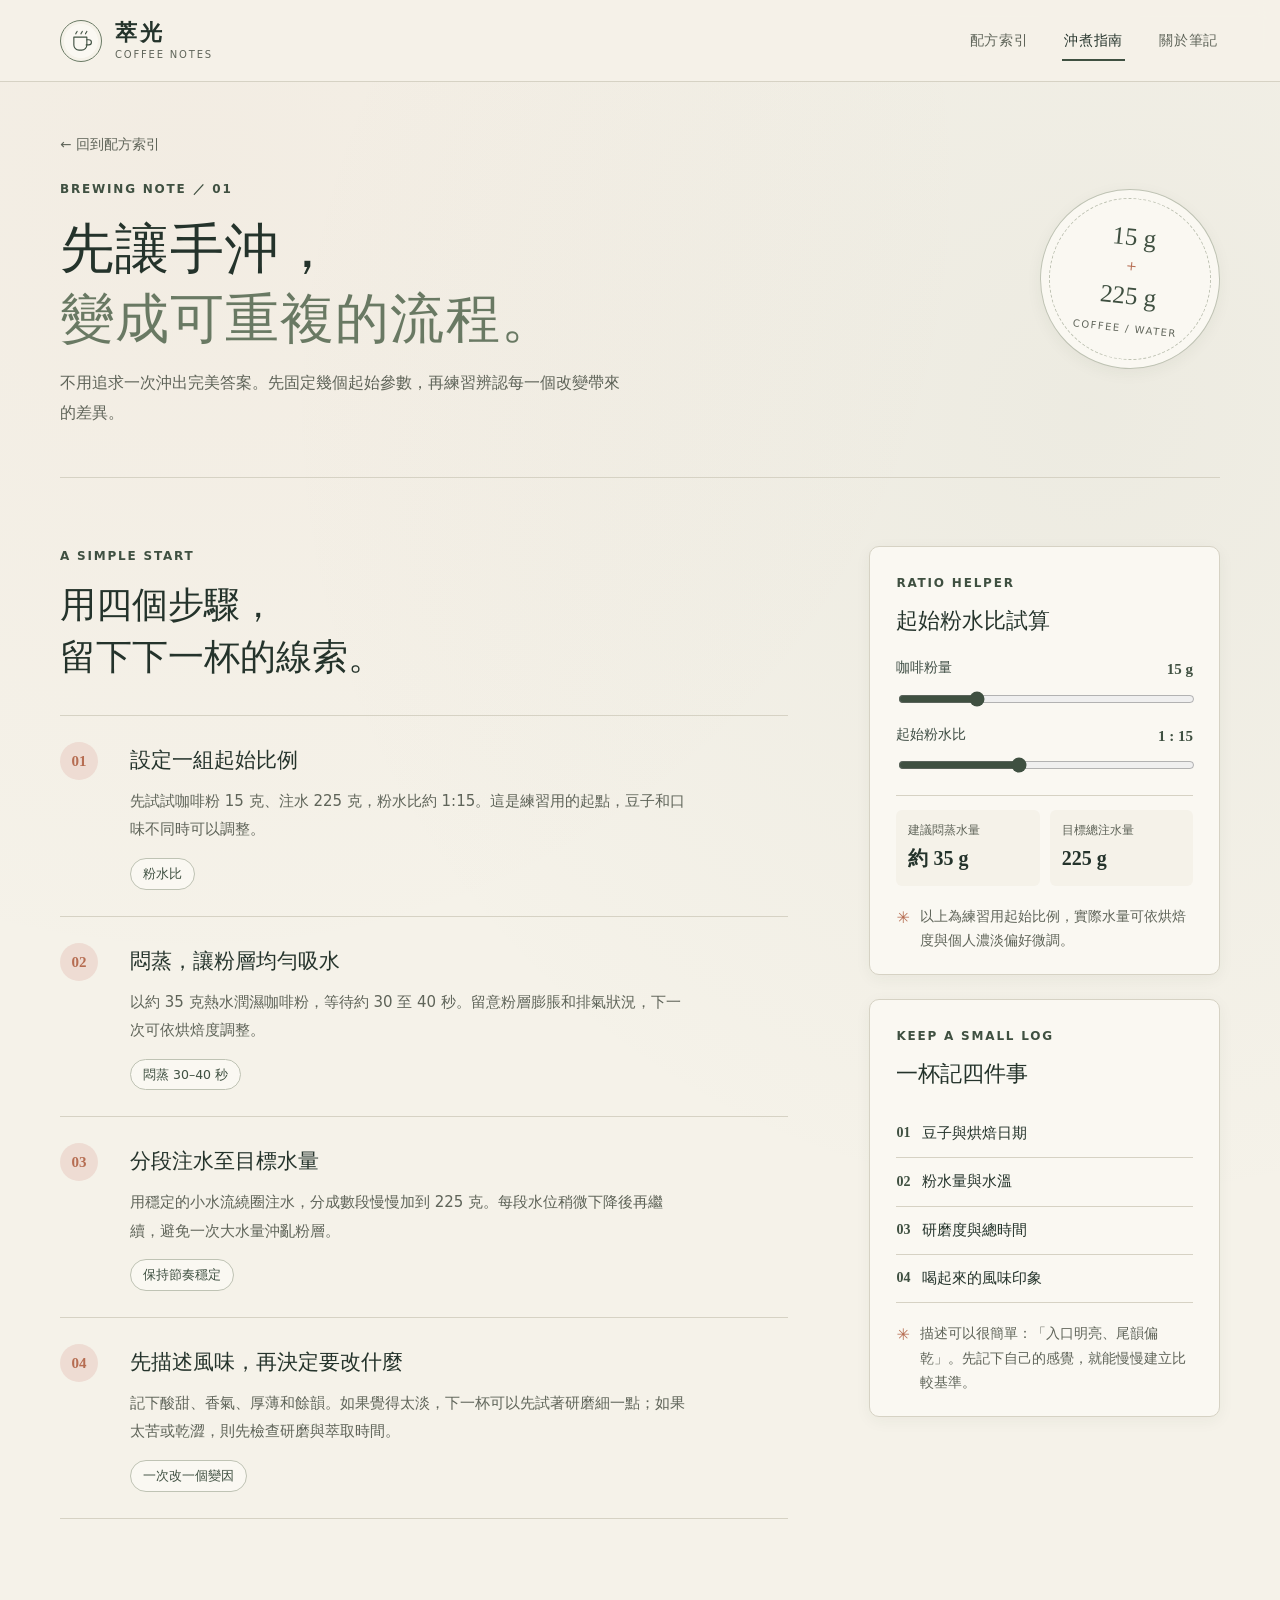
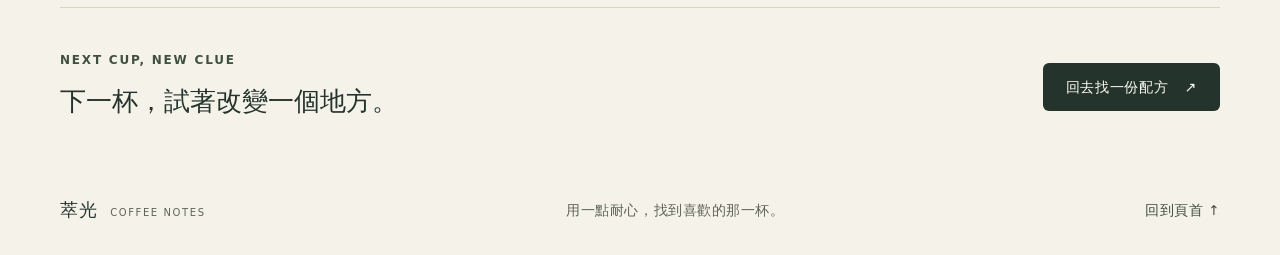
==== site/brew-guide.html @ 81a803de "升級全站 UI/UX：優化字級層次、分類插畫卡片、配方杯數換算與手沖粉水比試算" ====
<!doctype html>
<html lang="zh-Hant">
<head>
  <meta charset="utf-8">
  <meta name="viewport" content="width=device-width, initial-scale=1">
  <meta name="theme-color" content="#f5f2e9">
  <meta name="description" content="從粉水比、悶蒸到分段注水，建立一份可以反覆調整的手沖咖啡筆記。">
  <title>手沖入門筆記｜萃光咖啡筆記</title>
  <link rel="stylesheet" href="assets/site.css">
  <script src="assets/site.js" defer></script>
</head>
<body>
  <a class="skip-link" href="#main-content">跳到主要內容</a>
  <header class="site-header shell">
    <a class="brand" href="index.html" aria-label="萃光咖啡筆記首頁">
      <span class="brand-mark" aria-hidden="true"><svg viewBox="0 0 40 40" fill="none"><path d="M9 14h20v12a8 8 0 0 1-8 8h-4a8 8 0 0 1-8-8V14Z"/><path d="M29 18h3a4 4 0 0 1 0 8h-4M12 9c0-2 2-2 2-4m6 4c0-2 2-2 2-4m5 4c0-2 2-2 2-4"/></svg></span>
      <span class="brand-copy"><strong>萃光</strong><small>COFFEE NOTES</small></span>
    </a>
    <nav class="main-nav" aria-label="主要導覽">
      <a class="nav-link" href="index.html">配方索引</a>
      <a class="nav-link is-current" href="brew-guide.html" aria-current="page">沖煮指南</a>
      <a class="nav-link nav-about" href="index.html#about">關於筆記</a>
    </nav>
  </header>

  <main id="main-content" class="guide-page">
    <section class="guide-hero shell" aria-labelledby="guide-title">
      <div class="guide-hero-copy">
        <a class="back-link" href="index.html">← 回到配方索引</a>
        <p class="eyebrow">BREWING NOTE <span>／ 01</span></p>
        <h1 id="guide-title">先讓手沖，<br><em>變成可重複的流程。</em></h1>
        <p>不用追求一次沖出完美答案。先固定幾個起始參數，再練習辨認每一個改變帶來的差異。</p>
      </div>
      <div class="guide-stamp" aria-hidden="true"><span id="stamp-coffee">15 g</span><i>＋</i><span id="stamp-water">225 g</span><small>COFFEE / WATER</small></div>
    </section>

    <section class="guide-content shell" aria-label="手沖流程">
      <div class="guide-main">
        <p class="eyebrow">A SIMPLE START</p>
        <h2>用四個步驟，<br>留下下一杯的線索。</h2>
        <div class="brew-timeline">
          <article class="brew-step">
            <span class="brew-step-no">01</span>
            <div><h3>設定一組起始比例</h3><p>先試試咖啡粉 15 克、注水 225 克，粉水比約 1:15。這是練習用的起點，豆子和口味不同時可以調整。</p><span class="step-tag">粉水比</span></div>
          </article>
          <article class="brew-step">
            <span class="brew-step-no">02</span>
            <div><h3>悶蒸，讓粉層均勻吸水</h3><p>以約 35 克熱水潤濕咖啡粉，等待約 30 至 40 秒。留意粉層膨脹和排氣狀況，下一次可依烘焙度調整。</p><span class="step-tag">悶蒸 30–40 秒</span></div>
          </article>
          <article class="brew-step">
            <span class="brew-step-no">03</span>
            <div><h3>分段注水至目標水量</h3><p>用穩定的小水流繞圈注水，分成數段慢慢加到 225 克。每段水位稍微下降後再繼續，避免一次大水量沖亂粉層。</p><span class="step-tag">保持節奏穩定</span></div>
          </article>
          <article class="brew-step">
            <span class="brew-step-no">04</span>
            <div><h3>先描述風味，再決定要改什麼</h3><p>記下酸甜、香氣、厚薄和餘韻。如果覺得太淡，下一杯可以先試著研磨細一點；如果太苦或乾澀，則先檢查研磨與萃取時間。</p><span class="step-tag">一次改一個變因</span></div>
          </article>
        </div>
      </div>
      <aside class="guide-aside">
        <div class="aside-card" aria-labelledby="calc-title">
          <p class="eyebrow">RATIO HELPER</p>
          <h3 id="calc-title">起始粉水比試算</h3>
          <div class="ratio-calc">
            <div class="calc-row">
              <label for="calc-coffee">咖啡粉量 <strong id="calc-coffee-val">15 g</strong></label>
              <input id="calc-coffee" type="range" min="10" max="30" step="1" value="15">
            </div>
            <div class="calc-row">
              <label for="calc-ratio">起始粉水比 <strong id="calc-ratio-val">1 : 15</strong></label>
              <input id="calc-ratio" type="range" min="13" max="18" step="0.5" value="15">
            </div>
            <div class="calc-results" aria-live="polite">
              <div class="calc-stat">
                <small>建議悶蒸水量</small>
                <strong id="calc-bloom">35 g</strong>
              </div>
              <div class="calc-stat">
                <small>目標總注水量</small>
                <strong id="calc-total">225 g</strong>
              </div>
            </div>
          </div>
          <div class="aside-note"><span aria-hidden="true">✳</span><p>以上為練習用起始比例，實際水量可依烘焙度與個人濃淡偏好微調。</p></div>
        </div>

        <div class="aside-card">
          <p class="eyebrow">KEEP A SMALL LOG</p>
          <h3>一杯記四件事</h3>
          <ol class="log-list">
            <li><span>01</span>豆子與烘焙日期</li>
            <li><span>02</span>粉水量與水溫</li>
            <li><span>03</span>研磨度與總時間</li>
            <li><span>04</span>喝起來的風味印象</li>
          </ol>
          <div class="aside-note"><span aria-hidden="true">✳</span><p>描述可以很簡單：「入口明亮、尾韻偏乾」。先記下自己的感覺，就能慢慢建立比較基準。</p></div>
        </div>
      </aside>
    </section>

    <section class="guide-end shell">
      <div><p class="eyebrow">NEXT CUP, NEW CLUE</p><h2>下一杯，試著改變一個地方。</h2></div>
      <a class="button button-dark" href="index.html#recipes">回去找一份配方 <span aria-hidden="true">↗</span></a>
    </section>
  </main>
  <footer class="site-footer shell">
    <a class="footer-brand" href="index.html">萃光 <span>COFFEE NOTES</span></a>
    <p>用一點耐心，找到喜歡的那一杯。</p>
    <a class="back-top" href="#main-content">回到頁首 ↑</a>
  </footer>
</body>
</html>
---- site/assets/site.css ----
:root {
  color-scheme: light;
  --paper: #f5f2e9;
  --paper-elevated: #faf8f2;
  --paper-deep: #ece8dc;
  --paper-warm: #e6e2d4;
  --ink: #24332b;
  --ink-soft: #3d4c43;
  --muted: #5f6459;
  --muted-light: #7c8074;
  --line: #d6d2c4;
  --line-strong: #bfc3b4;
  --green: #697963;
  --green-dark: #3f5041;
  --green-tint: #dfe4d7;
  --berry: #b66d52;
  --berry-tint: #eedcd3;
  --cream-tint: #ebe4d4;
  --shadow-sm: 0 4px 16px rgba(36, 51, 43, 0.05);
  --shadow-md: 0 14px 34px rgba(36, 51, 43, 0.09);
  --shadow-lg: 0 28px 80px rgba(30, 42, 35, 0.24);
  --radius-sm: 6px;
  --radius-md: 10px;
  --serif: "Noto Serif TC", "Songti TC", "PMingLiU", Georgia, serif;
  --sans: "Noto Sans TC", "PingFang TC", "Microsoft JhengHei", system-ui, sans-serif;
}

* {
  box-sizing: border-box;
}

html {
  scroll-behavior: smooth;
}

body {
  margin: 0;
  background-color: var(--paper);
  background-image:
    radial-gradient(circle at 15% 10%, rgba(182, 109, 82, 0.045), transparent 40%),
    radial-gradient(circle at 85% 22%, rgba(105, 121, 99, 0.06), transparent 45%);
  color: var(--ink);
  font-family: var(--sans);
  font-size: 16px;
  line-height: 1.75;
  -webkit-font-smoothing: antialiased;
}

a {
  color: inherit;
  text-decoration: none;
}

button,
input {
  font: inherit;
}

button {
  color: inherit;
}

.shell {
  width: min(1160px, calc(100% - 64px));
  margin-inline: auto;
}

.visually-hidden {
  position: absolute;
  width: 1px;
  height: 1px;
  padding: 0;
  margin: -1px;
  overflow: hidden;
  clip: rect(0, 0, 0, 0);
  white-space: nowrap;
  border: 0;
}

.skip-link {
  position: fixed;
  z-index: 50;
  top: 12px;
  left: 12px;
  padding: 10px 16px;
  border-radius: var(--radius-sm);
  background: var(--ink);
  color: #fffdf8;
  font-size: 14px;
  transform: translateY(-160%);
  transition: transform 0.2s ease;
}

.skip-link:focus {
  transform: translateY(0);
}

/* Header & Navigation */
.site-header {
  position: sticky;
  top: 0;
  z-index: 30;
  height: 82px;
  display: flex;
  align-items: center;
  justify-content: space-between;
  background: rgba(245, 242, 233, 0.88);
  backdrop-filter: blur(10px);
  border-bottom: 1px solid var(--line);
  padding-inline: max(32px, calc((100% - 1160px) / 2));
  width: 100%;
}

.brand {
  display: inline-flex;
  align-items: center;
  gap: 13px;
  transition: opacity 0.18s ease;
}

.brand:hover {
  opacity: 0.86;
}

.brand-mark {
  display: grid;
  place-items: center;
  width: 42px;
  height: 42px;
  border: 1.5px solid var(--green);
  border-radius: 50%;
  background: var(--paper-elevated);
  box-shadow: inset 0 0 0 3px var(--paper);
}

.brand-mark svg {
  width: 26px;
  stroke: var(--green-dark);
  stroke-width: 1.75;
  stroke-linecap: round;
  stroke-linejoin: round;
}

.brand-copy {
  display: flex;
  flex-direction: column;
  line-height: 1.15;
}

.brand-copy strong {
  font-family: var(--serif);
  font-size: 22px;
  letter-spacing: 0.12em;
  font-weight: 600;
}

.brand-copy small {
  margin-top: 4px;
  font-size: 10px;
  letter-spacing: 0.18em;
  color: var(--muted);
  font-weight: 500;
}

.main-nav {
  display: flex;
  gap: 32px;
  align-items: center;
  font-size: 14px;
  letter-spacing: 0.05em;
}

.nav-link {
  position: relative;
  padding: 8px 2px;
  color: var(--muted);
  font-weight: 500;
  transition: color 0.18s ease;
}

.nav-link::after {
  content: "";
  position: absolute;
  left: 0;
  right: 0;
  bottom: 0;
  height: 2px;
  background: var(--green-dark);
  transform: scaleX(0);
  transform-origin: center;
  transition: transform 0.22s ease;
}

.nav-link:hover,
.nav-link:focus-visible,
.nav-link.is-current {
  color: var(--ink);
}

.nav-link.is-current::after,
.nav-link:hover::after {
  transform: scaleX(1);
}

/* Hero Section */
.hero {
  min-height: 540px;
  display: grid;
  grid-template-columns: 1.05fr 0.95fr;
  align-items: center;
  gap: 48px;
  padding-block: 56px 68px;
}

.hero-copy {
  position: relative;
  z-index: 1;
  padding-left: 2%;
}

.eyebrow {
  margin: 0;
  color: var(--green-dark);
  font-size: 12px;
  font-weight: 600;
  letter-spacing: 0.15em;
  text-transform: uppercase;
}

.eyebrow-dot {
  display: inline-block;
  width: 8px;
  height: 8px;
  margin-right: 9px;
  background: var(--berry);
  border-radius: 50%;
  vertical-align: 1px;
}

.hero h1,
.guide-hero h1 {
  margin: 22px 0 20px;
  font-family: var(--serif);
  font-weight: 500;
  letter-spacing: 0.02em;
  line-height: 1.3;
  font-size: clamp(38px, 4.6vw, 60px);
}

.hero h1 em,
.guide-hero h1 em,
.method-copy h2 em {
  color: var(--green);
  font-style: normal;
  font-weight: 500;
}

.hero-description {
  max-width: 460px;
  margin: 0;
  color: var(--muted);
  font-size: 16px;
  line-height: 1.9;
}

.hero-actions {
  display: flex;
  flex-wrap: wrap;
  align-items: center;
  gap: 24px;
  margin-top: 32px;
}

.button {
  min-height: 48px;
  display: inline-flex;
  gap: 16px;
  align-items: center;
  justify-content: center;
  padding: 0 22px;
  border: 1px solid transparent;
  border-radius: var(--radius-sm);
  font-size: 14px;
  font-weight: 500;
  letter-spacing: 0.05em;
  cursor: pointer;
  transition:
    background 0.2s ease,
    color 0.2s ease,
    border-color 0.2s ease,
    transform 0.2s ease,
    box-shadow 0.2s ease;
}

.button:hover {
  transform: translateY(-2px);
  box-shadow: var(--shadow-sm);
}

.button-dark {
  background: var(--ink);
  color: #fffdf6;
}

.button-dark:hover {
  background: var(--green-dark);
}

.text-link,
.all-link,
.back-link {
  display: inline-flex;
  align-items: center;
  gap: 6px;
  font-size: 14px;
  font-weight: 500;
  color: var(--green-dark);
  transition: color 0.18s ease, transform 0.18s ease;
}

.text-link:hover,
.all-link:hover,
.back-link:hover {
  color: var(--berry);
}

.text-link span,
.all-link span {
  transition: transform 0.18s ease;
}

.text-link:hover span,
.all-link:hover span {
  transform: translate(2px, -1px);
}

.hero-note {
  display: flex;
  align-items: center;
  gap: 12px;
  margin-top: 46px;
  color: var(--muted);
  font-size: 13px;
  letter-spacing: 0.06em;
}

.note-line {
  width: 36px;
  height: 1.5px;
  background: var(--berry);
}

.hero-art {
  min-height: 420px;
  position: relative;
  display: grid;
  place-items: center;
  overflow: hidden;
  border: 1px solid var(--line);
  border-radius: var(--radius-md);
  background:
    radial-gradient(circle at 75% 26%, rgba(212, 214, 197, 0.7), transparent 52%),
    linear-gradient(145deg, #eceadf 0%, #e2dfd1 100%);
  box-shadow: var(--shadow-sm);
}

.art-sun {
  position: absolute;
  top: 36px;
  right: 52px;
  width: 190px;
  height: 190px;
  border-radius: 50%;
  background: #d5d8c6;
  opacity: 0.85;
}

.hero-cup {
  position: relative;
  z-index: 1;
  width: min(88%, 410px);
  margin-top: 14px;
  filter: drop-shadow(0 12px 24px rgba(38, 58, 49, 0.08));
}

.art-stamp {
  position: absolute;
  z-index: 2;
  top: 28px;
  left: 28px;
  color: var(--green-dark);
  font-family: var(--serif);
  font-size: 13px;
  line-height: 1.25;
  letter-spacing: 0.1em;
  transform: rotate(-7deg);
}

.art-stamp span {
  display: inline-block;
  margin-top: 6px;
  font-family: var(--sans);
  font-size: 22px;
  color: var(--berry);
}

.art-caption {
  position: absolute;
  right: 24px;
  bottom: 20px;
  color: var(--ink-soft);
  font-family: var(--serif);
  font-size: 14px;
  letter-spacing: 0.08em;
}

/* Recipe Index Section */
.recipe-section {
  padding-block: 78px 96px;
  border-top: 1px solid var(--line);
}

.section-heading {
  display: flex;
  align-items: flex-end;
  justify-content: space-between;
  gap: 24px;
}

.section-kicker span,
.method-copy .eyebrow span {
  color: var(--muted-light);
}

.section-heading h2,
.about-section h2 {
  margin: 10px 0 6px;
  font-family: var(--serif);
  font-size: clamp(28px, 3.2vw, 38px);
  font-weight: 500;
  letter-spacing: 0.03em;
}

.section-intro {
  margin: 0;
  color: var(--muted);
  font-size: 15px;
}

.all-link {
  padding-bottom: 5px;
  border-bottom: 1px solid var(--line-strong);
}

/* Search & Category Filter Bar */
.recipe-tools {
  margin-top: 32px;
  padding: 18px 20px;
  display: flex;
  align-items: center;
  justify-content: space-between;
  gap: 20px;
  border: 1px solid var(--line);
  border-radius: var(--radius-md);
  background: var(--paper-elevated);
  box-shadow: var(--shadow-sm);
}

.search-box {
  display: flex;
  align-items: center;
  gap: 10px;
  width: min(360px, 100%);
  padding: 6px 12px;
  border: 1px solid var(--line);
  border-radius: var(--radius-sm);
  background: var(--paper);
  color: var(--muted);
  transition: border-color 0.18s ease, box-shadow 0.18s ease, background 0.18s ease;
}

.search-box svg {
  flex: none;
  width: 18px;
  height: 18px;
  fill: none;
  stroke: currentColor;
  stroke-width: 1.7;
  stroke-linecap: round;
}

.search-box input {
  width: 100%;
  padding: 4px 0;
  outline: 0;
  border: 0;
  background: transparent;
  color: var(--ink);
  font-size: 15px;
}

.search-box input::placeholder {
  color: var(--muted-light);
}

.search-box:focus-within {
  border-color: var(--green);
  background: #fffdf9;
  color: var(--green-dark);
  box-shadow: 0 0 0 3px rgba(105, 121, 99, 0.14);
}

.search-clear {
  display: inline-grid;
  place-items: center;
  width: 22px;
  height: 22px;
  padding: 0;
  border: 0;
  border-radius: 50%;
  background: var(--paper-deep);
  color: var(--muted);
  font-size: 14px;
  line-height: 1;
  cursor: pointer;
}

.search-clear:hover {
  background: var(--berry-tint);
  color: var(--berry);
}

.search-clear[hidden] {
  display: none;
}

.search-box kbd {
  min-width: 24px;
  padding: 2px 6px;
  border: 1px solid var(--line);
  border-radius: 4px;
  background: var(--paper-elevated);
  text-align: center;
  font: 12px var(--sans);
  color: var(--muted);
}

.filter-list {
  display: flex;
  flex-wrap: wrap;
  gap: 8px;
}

.filter-chip {
  min-height: 36px;
  display: inline-flex;
  align-items: center;
  gap: 6px;
  padding: 0 14px;
  border: 1px solid var(--line);
  border-radius: 999px;
  background: var(--paper);
  color: var(--ink-soft);
  cursor: pointer;
  font-size: 13.5px;
  font-weight: 500;
  transition: all 0.18s ease;
}

.filter-chip span {
  font-size: 12px;
  color: var(--muted-light);
  font-variant-numeric: tabular-nums;
}

.filter-chip:hover {
  border-color: var(--green);
  background: var(--green-tint);
  color: var(--ink);
}

.filter-chip.is-active {
  border-color: var(--green-dark);
  background: var(--green-dark);
  color: #fffdf8;
  box-shadow: 0 2px 8px rgba(63, 80, 65, 0.22);
}

.filter-chip.is-active span {
  color: #dce3d6;
}

.results-bar {
  display: flex;
  align-items: center;
  justify-content: space-between;
  margin: 18px 2px 16px;
}

.results-count {
  margin: 0;
  color: var(--muted);
  font-size: 13.5px;
  letter-spacing: 0.04em;
}

/* Recipe Grid & Cards */
.recipe-grid {
  display: grid;
  grid-template-columns: repeat(3, minmax(0, 1fr));
  gap: 24px;
}

.recipe-card {
  position: relative;
  min-width: 0;
  display: flex;
  flex-direction: column;
  overflow: hidden;
  border: 1px solid var(--line);
  border-radius: var(--radius-md);
  background: var(--paper-elevated);
  box-shadow: var(--shadow-sm);
  cursor: pointer;
  transition:
    transform 0.24s cubic-bezier(0.22, 1, 0.36, 1),
    box-shadow 0.24s cubic-bezier(0.22, 1, 0.36, 1),
    border-color 0.2s ease;
  animation: card-in 0.35s both;
  animation-delay: calc(var(--card-index, 0) * 35ms);
}

.recipe-card:hover {
  transform: translateY(-4px);
  border-color: var(--green);
  box-shadow: var(--shadow-md);
}

@keyframes card-in {
  from {
    opacity: 0;
    transform: translateY(10px);
  }
  to {
    opacity: 1;
    transform: translateY(0);
  }
}

.card-art {
  height: 168px;
  position: relative;
  display: grid;
  place-items: center;
  overflow: hidden;
  border-bottom: 1px solid rgba(36, 51, 43, 0.06);
}

.accent-rose .card-art {
  background: linear-gradient(135deg, #efe0d8 0%, #e5cfc3 100%);
}

.accent-sage .card-art {
  background: linear-gradient(135deg, #e2e7da 0%, #d3dac8 100%);
}

.accent-cream .card-art {
  background: linear-gradient(135deg, #eee8da 0%, #e2dac7 100%);
}

.card-art-label {
  position: absolute;
  z-index: 2;
  top: 14px;
  left: 16px;
  padding: 3px 10px;
  border-radius: 999px;
  background: rgba(250, 248, 242, 0.86);
  backdrop-filter: blur(4px);
  color: var(--ink);
  font-size: 12px;
  font-weight: 500;
  letter-spacing: 0.08em;
}

.card-art-yield {
  position: absolute;
  z-index: 2;
  top: 16px;
  right: 16px;
  color: var(--ink-soft);
  font-size: 12px;
  letter-spacing: 0.05em;
}

.card-orbit {
  position: absolute;
  width: 150px;
  height: 150px;
  border: 1px solid rgba(63, 80, 65, 0.15);
  border-radius: 50%;
  transition: transform 0.35s ease;
}

.orbit-one {
  transform: translate(-10px, 12px);
}

.orbit-two {
  width: 108px;
  height: 108px;
  transform: translate(12px, -6px);
}

.recipe-card:hover .orbit-one {
  transform: translate(-6px, 8px) scale(1.04);
}

.recipe-card:hover .orbit-two {
  transform: translate(8px, -3px) scale(1.06);
}

.card-illustration {
  position: relative;
  z-index: 1;
  width: 86px;
  height: 86px;
  margin-top: 16px;
  transition: transform 0.28s ease;
}

.recipe-card:hover .card-illustration {
  transform: translateY(-3px) rotate(-2deg);
}

.card-art-mark {
  position: absolute;
  right: 16px;
  bottom: 6px;
  color: rgba(49, 66, 54, 0.13);
  font-family: var(--serif);
  font-size: 64px;
  line-height: 1;
  user-select: none;
}

.card-body {
  flex: 1;
  display: flex;
  flex-direction: column;
  padding: 20px 22px 18px;
}

.card-meta {
  display: flex;
  align-items: center;
  gap: 8px;
  color: var(--muted);
  font-size: 12.5px;
  letter-spacing: 0.04em;
}

.card-meta-dot {
  color: var(--line-strong);
}

.card-body h3 {
  margin: 8px 0 8px;
  font-family: var(--serif);
  font-size: 22px;
  font-weight: 500;
  letter-spacing: 0.02em;
  color: var(--ink);
  transition: color 0.18s ease;
}

.recipe-card:hover .card-body h3 {
  color: var(--green-dark);
}

.card-body > p {
  margin: 0 0 14px;
  color: var(--muted);
  font-size: 14.5px;
  line-height: 1.75;
}

.card-ingredients-preview {
  display: flex;
  flex-wrap: wrap;
  gap: 6px;
  margin-top: auto;
  padding-bottom: 14px;
}

.card-ingredient-pill {
  padding: 2px 9px;
  border-radius: 4px;
  background: var(--paper-deep);
  color: var(--ink-soft);
  font-size: 12px;
}

.card-open {
  width: 100%;
  display: flex;
  justify-content: space-between;
  align-items: center;
  padding: 13px 0 0;
  border: 0;
  border-top: 1px solid var(--line);
  background: transparent;
  color: var(--green-dark);
  cursor: pointer;
  font-size: 13.5px;
  font-weight: 500;
  letter-spacing: 0.05em;
  text-align: left;
}

.card-open span {
  font-size: 15px;
  transition: transform 0.18s ease;
}

.recipe-card:hover .card-open {
  color: var(--berry);
}

.recipe-card:hover .card-open span {
  transform: translate(3px, -2px);
}

.empty-state {
  padding: 56px 24px;
  border: 1px dashed var(--line-strong);
  border-radius: var(--radius-md);
  background: rgba(250, 248, 242, 0.6);
  text-align: center;
  color: var(--muted);
}

.empty-state[hidden] {
  display: none;
}

.empty-state > span {
  display: inline-block;
  color: var(--berry);
  font-size: 32px;
  margin-bottom: 6px;
}

.empty-state h3 {
  margin: 6px 0 8px;
  font-family: var(--serif);
  font-size: 22px;
  font-weight: 500;
  color: var(--ink);
}

.empty-state p {
  margin: 0 0 18px;
  font-size: 14.5px;
}

/* Method Band */
.method-band {
  background: #e6e8dc;
  border-block: 1px solid var(--line);
}

.method-inner {
  min-height: 430px;
  display: grid;
  grid-template-columns: 0.92fr 1.08fr;
  align-items: center;
  gap: 8%;
  padding-block: 72px;
}

.method-copy h2 {
  margin: 14px 0 14px;
  font-family: var(--serif);
  font-size: clamp(32px, 3.8vw, 46px);
  font-weight: 500;
  line-height: 1.35;
}

.method-copy > p:not(.eyebrow) {
  max-width: 400px;
  margin: 0;
  color: var(--muted);
  font-size: 15.5px;
  line-height: 1.9;
}

.button-outline {
  margin-top: 26px;
  border-color: var(--green-dark);
  background: rgba(250, 248, 242, 0.55);
  color: var(--green-dark);
}

.button-outline:hover {
  background: var(--green-dark);
  color: #fffdf8;
}

.method-steps {
  border-top: 1px solid #c4c8b8;
}

.method-step {
  min-height: 96px;
  display: grid;
  grid-template-columns: 48px 1fr 32px;
  align-items: center;
  gap: 14px;
  padding-block: 18px;
  border-bottom: 1px solid #c4c8b8;
}

.step-number {
  align-self: start;
  padding-top: 4px;
  color: var(--green-dark);
  font-family: var(--serif);
  font-size: 16px;
  font-weight: 600;
}

.method-step h3 {
  margin: 0 0 4px;
  font-family: var(--serif);
  font-size: 19px;
  font-weight: 500;
}

.method-step p {
  margin: 0;
  color: var(--muted);
  font-size: 14.5px;
}

.step-mark {
  color: var(--berry);
  font-family: var(--serif);
  font-size: 22px;
  text-align: right;
}

/* About Section & Footer */
.about-section {
  min-height: 230px;
  display: grid;
  grid-template-columns: 74px 1fr 1.1fr;
  align-items: center;
  gap: 28px;
  padding-block: 48px;
  border-bottom: 1px solid var(--line);
}

.about-mark {
  width: 62px;
  height: 62px;
  display: grid;
  place-items: center;
  border: 1px solid var(--line-strong);
  border-radius: 50%;
  background: var(--paper-elevated);
  color: var(--green-dark);
  font-family: var(--serif);
  font-size: 26px;
  line-height: 0.8;
  text-align: center;
}

.about-mark span {
  color: var(--berry);
  font-family: var(--sans);
  font-size: 13px;
}

.about-section h2 {
  font-size: clamp(24px, 2.6vw, 30px);
  line-height: 1.45;
}

.about-copy {
  max-width: 460px;
  justify-self: end;
  margin: 0;
  color: var(--muted);
  font-size: 15px;
  line-height: 1.9;
}

.mobile-break {
  display: none;
}

.site-footer {
  min-height: 88px;
  display: flex;
  align-items: center;
  justify-content: space-between;
  gap: 20px;
  color: var(--muted);
  font-size: 13.5px;
  letter-spacing: 0.04em;
}

.footer-brand {
  color: var(--ink);
  font-family: var(--serif);
  font-size: 18px;
  font-weight: 500;
}

.footer-brand span {
  margin-left: 8px;
  color: var(--muted);
  font: 10px var(--sans);
  letter-spacing: 0.16em;
}

.site-footer p {
  margin: 0;
}

.back-top {
  color: var(--green-dark);
  font-weight: 500;
}

.back-top:hover {
  color: var(--berry);
}

/* Recipe Detail Dialog */
.recipe-dialog {
  width: min(640px, calc(100% - 28px));
  max-height: min(88vh, 820px);
  padding: 0;
  overflow: auto;
  border: 1px solid var(--line);
  border-radius: var(--radius-md);
  background: var(--paper-elevated);
  color: var(--ink);
  box-shadow: var(--shadow-lg);
}

.recipe-dialog::backdrop {
  background: rgba(28, 39, 32, 0.58);
  backdrop-filter: blur(4px);
}

.recipe-dialog form {
  position: sticky;
  z-index: 5;
  top: 0;
  height: 0;
  display: flex;
  justify-content: flex-end;
}

.dialog-close {
  width: 40px;
  height: 40px;
  margin: 16px 16px 0 0;
  border: 1px solid var(--line);
  border-radius: 50%;
  background: rgba(250, 248, 242, 0.92);
  color: var(--ink);
  cursor: pointer;
  font-size: 22px;
  line-height: 1;
  transition: background 0.18s ease, transform 0.18s ease;
}

.dialog-close:hover {
  background: #fff;
  transform: scale(1.05);
}

.dialog-header-band {
  padding: 36px 42px 26px;
  border-bottom: 1px solid var(--line);
}

.dialog-header-band.accent-rose {
  background: linear-gradient(135deg, #f1e3dc 0%, #f8f4ee 100%);
}

.dialog-header-band.accent-sage {
  background: linear-gradient(135deg, #e3e8dc 0%, #f6f7f2 100%);
}

.dialog-header-band.accent-cream {
  background: linear-gradient(135deg, #eee8d9 0%, #f9f7f1 100%);
}

.dialog-header-band > .eyebrow {
  margin-bottom: 8px;
}

.dialog-header-band h2 {
  margin: 0;
  font-family: var(--serif);
  font-size: clamp(26px, 3.2vw, 34px);
  font-weight: 500;
}

.dialog-summary {
  margin: 10px 0 18px;
  color: var(--ink-soft);
  font-size: 15.5px;
  line-height: 1.75;
}

.dialog-facts {
  display: flex;
  flex-wrap: wrap;
  align-items: center;
  justify-content: space-between;
  gap: 12px;
}

.dialog-badges {
  display: flex;
  flex-wrap: wrap;
  gap: 8px;
}

.dialog-badges span {
  padding: 5px 12px;
  border: 1px solid rgba(63, 80, 65, 0.18);
  border-radius: 999px;
  background: rgba(250, 248, 242, 0.85);
  color: var(--green-dark);
  font-size: 12.5px;
  font-weight: 500;
}

.serving-scaler {
  display: inline-flex;
  align-items: center;
  gap: 4px;
  padding: 3px;
  border: 1px solid var(--line);
  border-radius: 999px;
  background: var(--paper-elevated);
}

.scaler-label {
  padding-inline: 8px 4px;
  color: var(--muted);
  font-size: 12px;
}

.scaler-btn {
  padding: 3px 10px;
  border: 0;
  border-radius: 999px;
  background: transparent;
  color: var(--muted);
  font-size: 12px;
  font-weight: 500;
  cursor: pointer;
  transition: all 0.16s ease;
}

.scaler-btn.is-active {
  background: var(--green-dark);
  color: #fffdf8;
}

.dialog-body {
  padding: 28px 42px 34px;
}

.dialog-section + .dialog-section {
  margin-top: 26px;
}

.dialog-section-header {
  display: flex;
  align-items: baseline;
  justify-content: space-between;
  margin-bottom: 10px;
}

.dialog-section h3 {
  margin: 0;
  font-family: var(--serif);
  font-weight: 500;
  font-size: 19px;
}

.dialog-hint {
  color: var(--muted-light);
  font-size: 12px;
}

.ingredient-list,
.instruction-list {
  margin: 0;
  padding: 0;
  list-style: none;
}

.ingredient-list li {
  display: flex;
  align-items: center;
  gap: 14px;
  padding: 11px 10px;
  border-bottom: 1px solid var(--line);
  border-radius: 4px;
  font-size: 15px;
  cursor: pointer;
  transition: background 0.15s ease;
}

.ingredient-list li:hover {
  background: var(--paper);
}

.ingredient-list li.is-checked {
  color: var(--muted-light);
  text-decoration: line-through;
}

.ingredient-check {
  width: 18px;
  height: 18px;
  flex: none;
  display: inline-grid;
  place-items: center;
  border: 1.5px solid var(--line-strong);
  border-radius: 4px;
  background: #fffdf9;
  color: transparent;
  font-size: 12px;
  transition: all 0.15s ease;
}

.ingredient-list li.is-checked .ingredient-check {
  border-color: var(--green-dark);
  background: var(--green-dark);
  color: #fff;
}

.ingredient-amount {
  min-width: 92px;
  color: var(--green-dark);
  font-weight: 600;
  font-variant-numeric: tabular-nums;
}

.instruction-list {
  counter-reset: instruction;
}

.instruction-list li {
  position: relative;
  padding: 10px 0 12px 38px;
  border-bottom: 1px dashed rgba(214, 210, 196, 0.7);
  color: var(--ink-soft);
  font-size: 15px;
  line-height: 1.8;
  counter-increment: instruction;
}

.instruction-list li:last-child {
  border-bottom: 0;
}

.instruction-list li::before {
  content: counter(instruction, decimal-leading-zero);
  position: absolute;
  left: 0;
  top: 10px;
  width: 26px;
  height: 26px;
  display: grid;
  place-items: center;
  border-radius: 50%;
  background: var(--berry-tint);
  color: var(--berry);
  font-family: var(--serif);
  font-size: 12px;
  font-weight: 600;
}

.recipe-note {
  display: flex;
  gap: 12px;
  margin: 24px 0 0;
  padding: 16px 18px;
  border-left: 3px solid var(--berry);
  border-radius: 0 var(--radius-sm) var(--radius-sm) 0;
  background: var(--paper);
  color: var(--ink-soft);
  font-size: 14px;
  line-height: 1.8;
}

.recipe-note span {
  color: var(--berry);
  font-size: 16px;
}

.dialog-footer-nav {
  display: flex;
  justify-content: space-between;
  align-items: center;
  gap: 12px;
  margin-top: 26px;
  padding-top: 18px;
  border-top: 1px solid var(--line);
}

.dialog-nav-btn {
  padding: 8px 14px;
  border: 1px solid var(--line);
  border-radius: var(--radius-sm);
  background: var(--paper);
  color: var(--ink-soft);
  font-size: 13px;
  cursor: pointer;
  transition: all 0.16s ease;
}

.dialog-nav-btn:hover {
  border-color: var(--green);
  background: var(--green-tint);
  color: var(--ink);
}

/* Brew Guide Page */
.guide-page {
  overflow: hidden;
}

.guide-hero {
  min-height: 360px;
  display: flex;
  align-items: center;
  justify-content: space-between;
  gap: 36px;
  padding-block: 48px;
  border-bottom: 1px solid var(--line);
}

.guide-hero-copy {
  max-width: 660px;
}

.back-link {
  margin-bottom: 22px;
  color: var(--muted);
  font-size: 13.5px;
}

.guide-hero h1 {
  margin: 14px 0 14px;
  font-size: clamp(36px, 4.4vw, 54px);
}

.guide-hero-copy > p:last-child {
  max-width: 560px;
  margin: 0;
  color: var(--muted);
  font-size: 16px;
  line-height: 1.9;
}

.guide-stamp {
  flex: none;
  width: 180px;
  height: 180px;
  display: flex;
  position: relative;
  flex-direction: column;
  justify-content: center;
  align-items: center;
  border: 1.5px solid var(--line-strong);
  border-radius: 50%;
  background: var(--paper-elevated);
  color: var(--green-dark);
  box-shadow: var(--shadow-sm);
  transform: rotate(6deg);
}

.guide-stamp::before {
  content: "";
  position: absolute;
  inset: 8px;
  border: 1px dashed var(--line-strong);
  border-radius: 50%;
}

.guide-stamp span {
  font-family: var(--serif);
  font-size: 25px;
  font-weight: 500;
  line-height: 1.25;
}

.guide-stamp i {
  color: var(--berry);
  font-size: 16px;
  font-style: normal;
}

.guide-stamp small {
  margin-top: 8px;
  color: var(--muted);
  font-size: 10px;
  letter-spacing: 0.15em;
}

.guide-content {
  display: grid;
  grid-template-columns: minmax(0, 1.35fr) minmax(290px, 0.65fr);
  gap: 7%;
  padding-block: 68px 88px;
}

.guide-content.single-column {
  display: block;
  max-width: 860px;
}

.single-column .guide-main {
  max-width: 760px;
}

.guide-main > h2 {
  margin: 12px 0 32px;
  font-family: var(--serif);
  font-size: clamp(28px, 3.2vw, 36px);
  font-weight: 500;
  line-height: 1.45;
}

.brew-timeline {
  border-top: 1px solid var(--line);
}

.brew-step {
  display: grid;
  grid-template-columns: 54px 1fr;
  gap: 16px;
  padding: 26px 0;
  border-bottom: 1px solid var(--line);
}

.brew-step-no {
  width: 38px;
  height: 38px;
  display: grid;
  place-items: center;
  border-radius: 50%;
  background: var(--berry-tint);
  color: var(--berry);
  font-family: var(--serif);
  font-size: 15px;
  font-weight: 600;
}

.brew-step h3 {
  margin: 0 0 8px;
  font-family: var(--serif);
  font-size: 21px;
  font-weight: 500;
}

.brew-step p {
  max-width: 560px;
  margin: 0;
  color: var(--muted);
  font-size: 15px;
  line-height: 1.9;
}

.step-tag {
  display: inline-block;
  margin-top: 14px;
  padding: 4px 12px;
  border: 1px solid var(--line-strong);
  border-radius: 999px;
  background: var(--paper-elevated);
  color: var(--green-dark);
  font-size: 12.5px;
  font-weight: 500;
}

.guide-aside {
  align-self: start;
  display: flex;
  flex-direction: column;
  gap: 24px;
}

.aside-card {
  padding: 26px 26px 22px;
  border: 1px solid var(--line);
  border-radius: var(--radius-md);
  background: var(--paper-elevated);
  box-shadow: var(--shadow-sm);
}

.aside-card h3 {
  margin: 8px 0 16px;
  font-family: var(--serif);
  font-size: 22px;
  font-weight: 500;
}

.ratio-calc {
  display: flex;
  flex-direction: column;
  gap: 14px;
}

.calc-row {
  display: flex;
  flex-direction: column;
  gap: 6px;
}

.calc-row label {
  display: flex;
  justify-content: space-between;
  font-size: 13.5px;
  color: var(--ink-soft);
  font-weight: 500;
}

.calc-row label strong {
  color: var(--green-dark);
  font-family: var(--serif);
  font-size: 15px;
}

.calc-row input[type="range"] {
  width: 100%;
  accent-color: var(--green-dark);
  cursor: pointer;
}

.calc-results {
  display: grid;
  grid-template-columns: 1fr 1fr;
  gap: 10px;
  margin-top: 6px;
  padding-top: 14px;
  border-top: 1px solid var(--line);
}

.calc-stat {
  padding: 10px 12px;
  border-radius: var(--radius-sm);
  background: var(--paper);
}

.calc-stat small {
  display: block;
  color: var(--muted);
  font-size: 12px;
}

.calc-stat strong {
  font-family: var(--serif);
  font-size: 20px;
  color: var(--ink);
}

.log-list {
  margin: 0;
  padding: 0;
  list-style: none;
}

.log-list li {
  display: flex;
  gap: 12px;
  align-items: center;
  padding: 11px 0;
  border-bottom: 1px solid var(--line);
  font-size: 14.5px;
}

.log-list li span {
  color: var(--green-dark);
  font-family: var(--serif);
  font-size: 14px;
  font-weight: 600;
}

.aside-note {
  display: flex;
  gap: 10px;
  margin-top: 18px;
  color: var(--muted);
}

.aside-note > span {
  color: var(--berry);
}

.aside-note p {
  margin: 0;
  font-size: 13.5px;
  line-height: 1.8;
}

.guide-end {
  min-height: 160px;
  display: flex;
  align-items: center;
  justify-content: space-between;
  gap: 24px;
  border-top: 1px solid var(--line);
}

.guide-end h2 {
  margin: 8px 0 0;
  font-family: var(--serif);
  font-size: 26px;
  font-weight: 500;
}

.guide-end .button {
  flex: none;
}

:focus-visible {
  outline: 2px solid var(--berry);
  outline-offset: 3px;
}

@media (prefers-reduced-motion: reduce) {
  *,
  *::before,
  *::after {
    scroll-behavior: auto !important;
    animation-duration: 0.01ms !important;
    animation-iteration-count: 1 !important;
    transition-duration: 0.01ms !important;
  }
}

@media (max-width: 900px) {
  .shell {
    width: min(100% - 44px, 740px);
  }
  .site-header {
    height: 74px;
    padding-inline: 22px;
  }
  .main-nav {
    gap: 22px;
  }
  .hero {
    min-height: 460px;
    gap: 28px;
  }
  .hero-copy {
    padding-left: 0;
  }
  .hero-art {
    min-height: 360px;
  }
  .recipe-tools {
    align-items: stretch;
    flex-direction: column;
    gap: 14px;
  }
  .search-box {
    width: 100%;
  }
  .recipe-grid {
    grid-template-columns: repeat(2, minmax(0, 1fr));
    gap: 18px;
  }
  .method-inner {
    gap: 6%;
  }
  .guide-content {
    grid-template-columns: 1fr;
    gap: 40px;
  }
}

@media (max-width: 620px) {
  .shell {
    width: calc(100% - 32px);
  }
  .site-header {
    height: 68px;
    padding-inline: 16px;
  }
  .brand {
    gap: 9px;
  }
  .brand-mark {
    width: 36px;
    height: 36px;
  }
  .brand-copy strong {
    font-size: 19px;
  }
  .brand-copy small {
    font-size: 9px;
  }
  .main-nav {
    gap: 16px;
    font-size: 13px;
  }
  .nav-about {
    display: none;
  }
  .hero {
    grid-template-columns: 1fr;
    gap: 28px;
    padding-block: 36px 48px;
  }
  .hero h1 {
    margin: 16px 0 14px;
    font-size: 36px;
  }
  .hero-description {
    font-size: 15px;
  }
  .hero-actions {
    margin-top: 24px;
  }
  .hero-note {
    margin-top: 28px;
  }
  .hero-art {
    min-height: 280px;
  }
  .hero-cup {
    width: min(82%, 320px);
  }
  .art-sun {
    top: 22px;
    right: 32px;
    width: 140px;
    height: 140px;
  }
  .recipe-section {
    padding-block: 54px 68px;
  }
  .section-heading {
    align-items: flex-start;
    flex-direction: column;
    gap: 14px;
  }
  .section-heading h2 {
    font-size: 28px;
  }
  .recipe-tools {
    margin-top: 22px;
    padding: 14px;
  }
  .search-box input {
    font-size: 16px;
  }
  .filter-list {
    gap: 6px;
  }
  .filter-chip {
    min-height: 34px;
    padding-inline: 12px;
    font-size: 13px;
  }
  .recipe-grid {
    grid-template-columns: 1fr;
    gap: 16px;
  }
  .method-inner {
    grid-template-columns: 1fr;
    gap: 32px;
    padding-block: 54px;
  }
  .method-copy h2 {
    font-size: 32px;
  }
  .about-section {
    grid-template-columns: 52px 1fr;
    gap: 16px;
    padding-block: 36px;
  }
  .about-mark {
    width: 48px;
    height: 48px;
    font-size: 21px;
  }
  .about-section h2 {
    margin-top: 4px;
    font-size: 23px;
  }
  .mobile-break {
    display: initial;
  }
  .about-copy {
    grid-column: 1 / -1;
    justify-self: start;
    margin-top: 0;
  }
  .site-footer {
    min-height: 92px;
    flex-wrap: wrap;
    gap: 6px 12px;
    padding-block: 18px;
  }
  .site-footer p {
    order: 3;
    flex-basis: 100%;
  }
  .back-top {
    margin-left: auto;
  }
  .dialog-header-band {
    padding: 32px 22px 20px;
  }
  .dialog-body {
    padding: 22px 22px 26px;
  }
  .guide-hero {
    min-height: 0;
    flex-direction: column;
    align-items: flex-start;
    padding-block: 34px 42px;
  }
  .guide-hero h1 {
    font-size: 34px;
  }
  .guide-stamp {
    width: 136px;
    height: 136px;
    align-self: flex-end;
    margin-top: -12px;
  }
  .guide-stamp span {
    font-size: 20px;
  }
  .guide-content {
    padding-block: 44px 56px;
  }
  .brew-step {
    grid-template-columns: 42px 1fr;
    gap: 12px;
  }
  .guide-end {
    align-items: flex-start;
    flex-direction: column;
    justify-content: center;
    padding-block: 28px;
  }
}
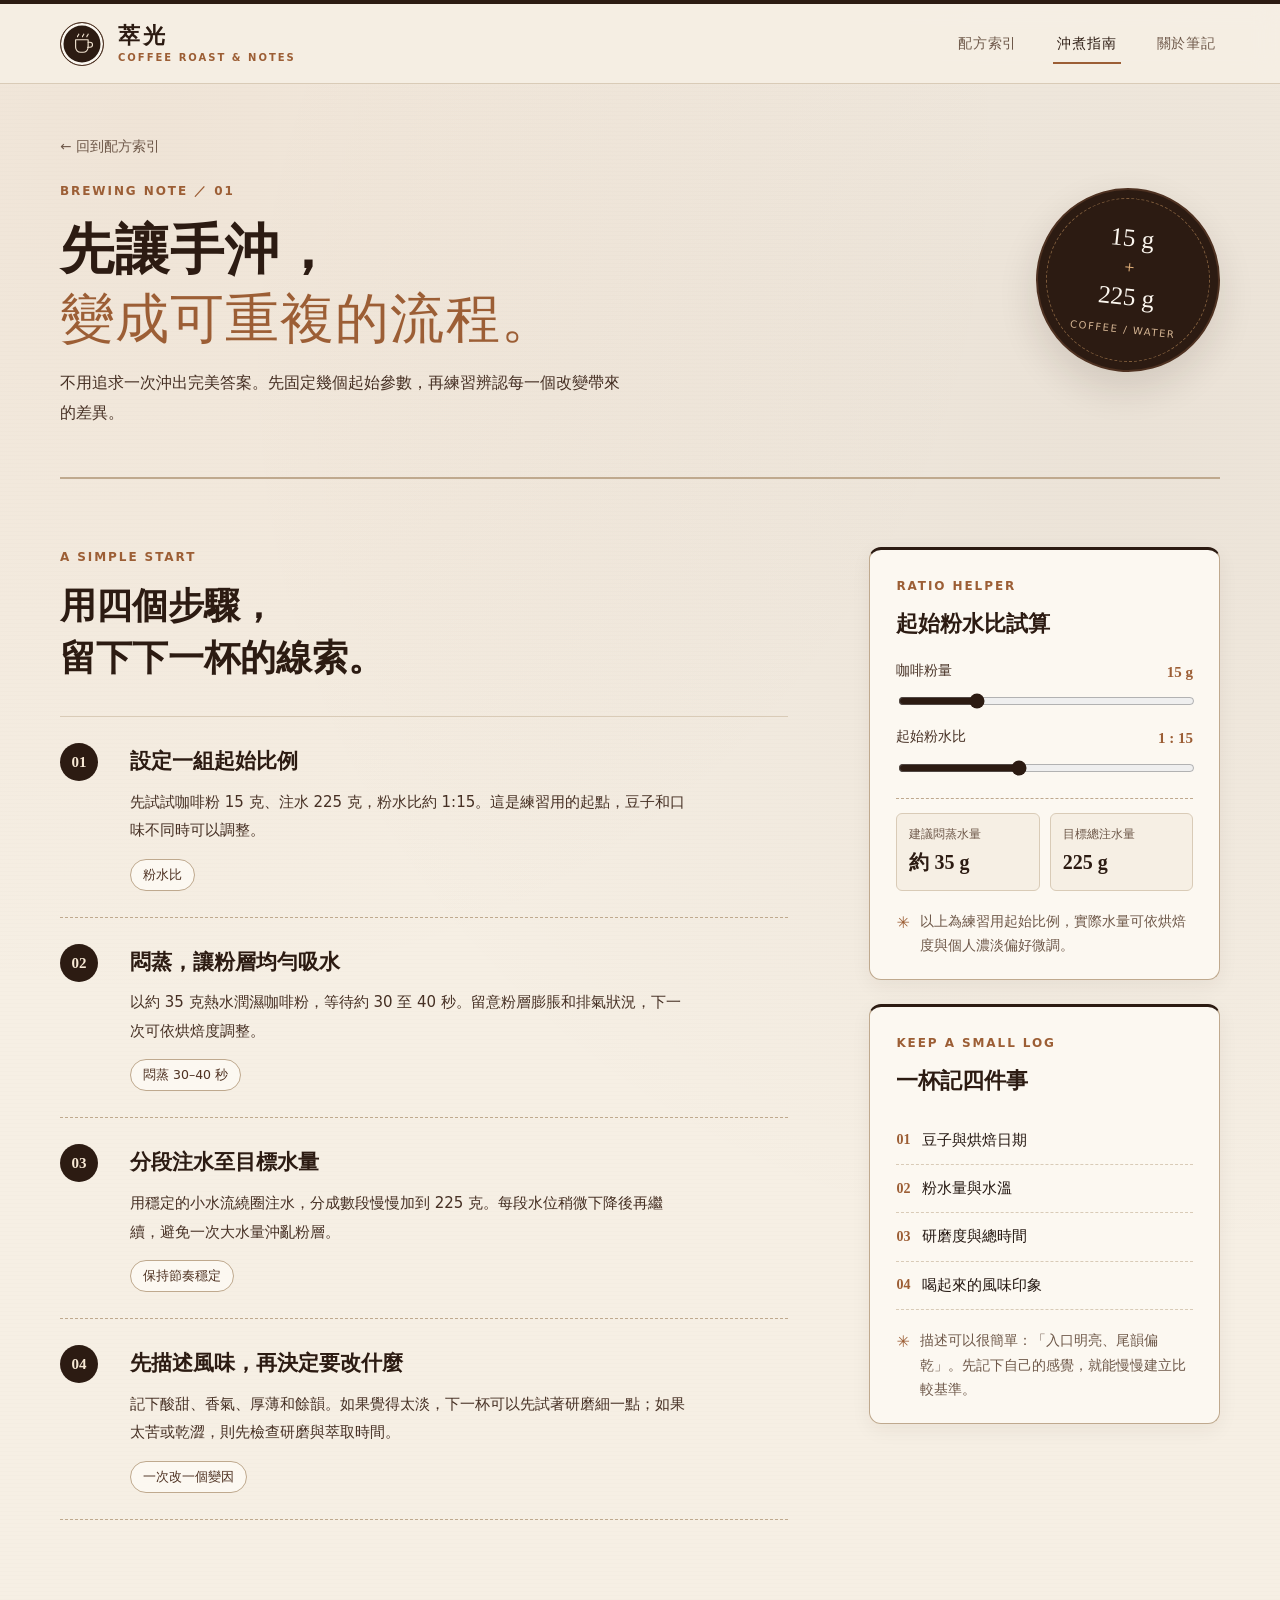
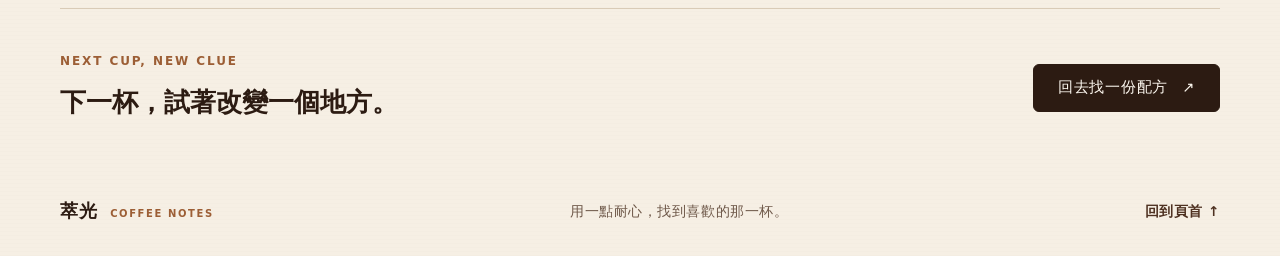
==== commit 84ae7fc1: "重塑精品咖啡館視覺風格：深焙濃縮與焦糖拿鐵色系、吧台插畫與咖啡酒單式配方卡" ====
--- a/site/brew-guide.html
+++ b/site/brew-guide.html
@@ -3,7 +3,7 @@
 <head>
   <meta charset="utf-8">
   <meta name="viewport" content="width=device-width, initial-scale=1">
-  <meta name="theme-color" content="#f5f2e9">
+  <meta name="theme-color" content="#f6efe4">
   <meta name="description" content="從粉水比、悶蒸到分段注水，建立一份可以反覆調整的手沖咖啡筆記。">
   <title>手沖入門筆記｜萃光咖啡筆記</title>
   <link rel="stylesheet" href="assets/site.css">
@@ -14,7 +14,7 @@
   <header class="site-header shell">
     <a class="brand" href="index.html" aria-label="萃光咖啡筆記首頁">
       <span class="brand-mark" aria-hidden="true"><svg viewBox="0 0 40 40" fill="none"><path d="M9 14h20v12a8 8 0 0 1-8 8h-4a8 8 0 0 1-8-8V14Z"/><path d="M29 18h3a4 4 0 0 1 0 8h-4M12 9c0-2 2-2 2-4m6 4c0-2 2-2 2-4m5 4c0-2 2-2 2-4"/></svg></span>
-      <span class="brand-copy"><strong>萃光</strong><small>COFFEE NOTES</small></span>
+      <span class="brand-copy"><strong>萃光</strong><small>COFFEE ROAST &amp; NOTES</small></span>
     </a>
     <nav class="main-nav" aria-label="主要導覽">
       <a class="nav-link" href="index.html">配方索引</a>
--- a/site/assets/site.css
+++ b/site/assets/site.css
@@ -1,26 +1,34 @@
 :root {
   color-scheme: light;
-  --paper: #f5f2e9;
-  --paper-elevated: #faf8f2;
-  --paper-deep: #ece8dc;
-  --paper-warm: #e6e2d4;
-  --ink: #24332b;
-  --ink-soft: #3d4c43;
-  --muted: #5f6459;
-  --muted-light: #7c8074;
-  --line: #d6d2c4;
-  --line-strong: #bfc3b4;
-  --green: #697963;
-  --green-dark: #3f5041;
-  --green-tint: #dfe4d7;
-  --berry: #b66d52;
-  --berry-tint: #eedcd3;
-  --cream-tint: #ebe4d4;
-  --shadow-sm: 0 4px 16px rgba(36, 51, 43, 0.05);
-  --shadow-md: 0 14px 34px rgba(36, 51, 43, 0.09);
-  --shadow-lg: 0 28px 80px rgba(30, 42, 35, 0.24);
+  /* 溫暖拿鐵奶泡與羊皮紙底色 */
+  --paper: #f6efe4;
+  --paper-elevated: #fcf8f1;
+  --paper-deep: #eadfcd;
+  --paper-warm: #dfd0b8;
+  /* 深焙濃縮咖啡文字色 */
+  --ink: #241711;
+  --ink-soft: #463024;
+  --muted: #6e5849;
+  --muted-light: #947d6c;
+  /* 細線與木質邊框 */
+  --line: #d9cbb7;
+  --line-strong: #bfa98e;
+  /* 咖啡油脂焦糖、深焙胡桃木與果韻鼠尾草點綴 */
+  --espresso: #2c1b12;
+  --roast: #4e3121;
+  --caramel: #9c5e35;
+  --crema: #c89464;
+  --green: #687860;
+  --green-dark: #4a3021;
+  --green-tint: #efe5d6;
+  --berry: #b35a42;
+  --berry-tint: #f2dfd7;
+  --cream-tint: #efe3d0;
+  --shadow-sm: 0 6px 20px rgba(44, 27, 18, 0.06);
+  --shadow-md: 0 16px 38px rgba(44, 27, 18, 0.12);
+  --shadow-lg: 0 30px 84px rgba(28, 17, 11, 0.34);
   --radius-sm: 6px;
-  --radius-md: 10px;
+  --radius-md: 12px;
   --serif: "Noto Serif TC", "Songti TC", "PMingLiU", Georgia, serif;
   --sans: "Noto Sans TC", "PingFang TC", "Microsoft JhengHei", system-ui, sans-serif;
 }
@@ -37,8 +45,15 @@
   margin: 0;
   background-color: var(--paper);
   background-image:
-    radial-gradient(circle at 15% 10%, rgba(182, 109, 82, 0.045), transparent 40%),
-    radial-gradient(circle at 85% 22%, rgba(105, 121, 99, 0.06), transparent 45%);
+    radial-gradient(circle at 12% 8%, rgba(156, 94, 53, 0.08), transparent 42%),
+    radial-gradient(circle at 88% 20%, rgba(78, 49, 33, 0.07), transparent 48%),
+    repeating-linear-gradient(
+      0deg,
+      rgba(70, 48, 36, 0.012) 0px,
+      rgba(70, 48, 36, 0.012) 1px,
+      transparent 1px,
+      transparent 4px
+    );
   color: var(--ink);
   font-family: var(--sans);
   font-size: 16px;
@@ -84,7 +99,7 @@
   left: 12px;
   padding: 10px 16px;
   border-radius: var(--radius-sm);
-  background: var(--ink);
+  background: var(--espresso);
   color: #fffdf8;
   font-size: 14px;
   transform: translateY(-160%);
@@ -95,17 +110,18 @@
   transform: translateY(0);
 }
 
-/* Header & Navigation */
+/* Header & Café Signboard Navigation */
 .site-header {
   position: sticky;
   top: 0;
   z-index: 30;
-  height: 82px;
+  height: 84px;
   display: flex;
   align-items: center;
   justify-content: space-between;
-  background: rgba(245, 242, 233, 0.88);
-  backdrop-filter: blur(10px);
+  background: rgba(246, 239, 228, 0.92);
+  backdrop-filter: blur(12px);
+  border-top: 4px solid var(--espresso);
   border-bottom: 1px solid var(--line);
   padding-inline: max(32px, calc((100% - 1160px) / 2));
   width: 100%;
@@ -114,29 +130,29 @@
 .brand {
   display: inline-flex;
   align-items: center;
-  gap: 13px;
+  gap: 14px;
   transition: opacity 0.18s ease;
 }
 
 .brand:hover {
-  opacity: 0.86;
+  opacity: 0.88;
 }
 
 .brand-mark {
   display: grid;
   place-items: center;
-  width: 42px;
-  height: 42px;
-  border: 1.5px solid var(--green);
+  width: 44px;
+  height: 44px;
+  border: 1.5px solid var(--roast);
   border-radius: 50%;
-  background: var(--paper-elevated);
-  box-shadow: inset 0 0 0 3px var(--paper);
+  background: var(--espresso);
+  box-shadow: inset 0 0 0 2.5px var(--paper-elevated);
 }
 
 .brand-mark svg {
-  width: 26px;
-  stroke: var(--green-dark);
-  stroke-width: 1.75;
+  width: 25px;
+  stroke: #f5e6d3;
+  stroke-width: 1.8;
   stroke-linecap: round;
   stroke-linejoin: round;
 }
@@ -150,16 +166,17 @@
 .brand-copy strong {
   font-family: var(--serif);
   font-size: 22px;
-  letter-spacing: 0.12em;
-  font-weight: 600;
+  letter-spacing: 0.14em;
+  font-weight: 600;
+  color: var(--espresso);
 }
 
 .brand-copy small {
   margin-top: 4px;
   font-size: 10px;
-  letter-spacing: 0.18em;
-  color: var(--muted);
-  font-weight: 500;
+  letter-spacing: 0.2em;
+  color: var(--caramel);
+  font-weight: 600;
 }
 
 .main-nav {
@@ -167,12 +184,12 @@
   gap: 32px;
   align-items: center;
   font-size: 14px;
-  letter-spacing: 0.05em;
+  letter-spacing: 0.06em;
 }
 
 .nav-link {
   position: relative;
-  padding: 8px 2px;
+  padding: 8px 4px;
   color: var(--muted);
   font-weight: 500;
   transition: color 0.18s ease;
@@ -185,7 +202,7 @@
   right: 0;
   bottom: 0;
   height: 2px;
-  background: var(--green-dark);
+  background: var(--caramel);
   transform: scaleX(0);
   transform-origin: center;
   transition: transform 0.22s ease;
@@ -194,7 +211,7 @@
 .nav-link:hover,
 .nav-link:focus-visible,
 .nav-link.is-current {
-  color: var(--ink);
+  color: var(--espresso);
 }
 
 .nav-link.is-current::after,
@@ -202,28 +219,28 @@
   transform: scaleX(1);
 }
 
-/* Hero Section */
+/* Hero Section — Specialty Coffee Bar Atmosphere */
 .hero {
-  min-height: 540px;
+  min-height: 550px;
   display: grid;
-  grid-template-columns: 1.05fr 0.95fr;
+  grid-template-columns: 1.02fr 0.98fr;
   align-items: center;
   gap: 48px;
-  padding-block: 56px 68px;
+  padding-block: 52px 68px;
 }
 
 .hero-copy {
   position: relative;
   z-index: 1;
-  padding-left: 2%;
+  padding-left: 1%;
 }
 
 .eyebrow {
   margin: 0;
-  color: var(--green-dark);
+  color: var(--caramel);
   font-size: 12px;
   font-weight: 600;
-  letter-spacing: 0.15em;
+  letter-spacing: 0.16em;
   text-transform: uppercase;
 }
 
@@ -232,25 +249,27 @@
   width: 8px;
   height: 8px;
   margin-right: 9px;
-  background: var(--berry);
+  background: var(--caramel);
   border-radius: 50%;
   vertical-align: 1px;
+  box-shadow: 0 0 0 3px rgba(156, 94, 53, 0.18);
 }
 
 .hero h1,
 .guide-hero h1 {
-  margin: 22px 0 20px;
-  font-family: var(--serif);
-  font-weight: 500;
+  margin: 20px 0 18px;
+  font-family: var(--serif);
+  font-weight: 600;
   letter-spacing: 0.02em;
-  line-height: 1.3;
-  font-size: clamp(38px, 4.6vw, 60px);
+  line-height: 1.28;
+  color: var(--espresso);
+  font-size: clamp(38px, 4.6vw, 58px);
 }
 
 .hero h1 em,
 .guide-hero h1 em,
 .method-copy h2 em {
-  color: var(--green);
+  color: var(--caramel);
   font-style: normal;
   font-weight: 500;
 }
@@ -258,29 +277,57 @@
 .hero-description {
   max-width: 460px;
   margin: 0;
-  color: var(--muted);
+  color: var(--ink-soft);
   font-size: 16px;
   line-height: 1.9;
 }
 
+.hero-roast-tags {
+  display: flex;
+  flex-wrap: wrap;
+  gap: 8px;
+  margin-top: 22px;
+}
+
+.roast-tag {
+  display: inline-flex;
+  align-items: center;
+  gap: 6px;
+  padding: 4px 11px;
+  border: 1px solid var(--line);
+  border-radius: 999px;
+  background: var(--paper-elevated);
+  color: var(--ink-soft);
+  font-size: 12.5px;
+}
+
+.roast-bean {
+  display: inline-block;
+  width: 8px;
+  height: 10px;
+  border-radius: 50%;
+  background: var(--roast);
+  transform: rotate(25deg);
+}
+
 .hero-actions {
   display: flex;
   flex-wrap: wrap;
   align-items: center;
   gap: 24px;
-  margin-top: 32px;
+  margin-top: 28px;
 }
 
 .button {
   min-height: 48px;
   display: inline-flex;
-  gap: 16px;
+  gap: 14px;
   align-items: center;
   justify-content: center;
-  padding: 0 22px;
+  padding: 0 24px;
   border: 1px solid transparent;
   border-radius: var(--radius-sm);
-  font-size: 14px;
+  font-size: 14.5px;
   font-weight: 500;
   letter-spacing: 0.05em;
   cursor: pointer;
@@ -298,12 +345,14 @@
 }
 
 .button-dark {
-  background: var(--ink);
-  color: #fffdf6;
+  background: var(--espresso);
+  color: #fcf7ef;
+  border-color: var(--espresso);
 }
 
 .button-dark:hover {
-  background: var(--green-dark);
+  background: var(--caramel);
+  border-color: var(--caramel);
 }
 
 .text-link,
@@ -312,16 +361,16 @@
   display: inline-flex;
   align-items: center;
   gap: 6px;
-  font-size: 14px;
+  font-size: 14.5px;
   font-weight: 500;
-  color: var(--green-dark);
+  color: var(--roast);
   transition: color 0.18s ease, transform 0.18s ease;
 }
 
 .text-link:hover,
 .all-link:hover,
 .back-link:hover {
-  color: var(--berry);
+  color: var(--caramel);
 }
 
 .text-link span,
@@ -338,7 +387,7 @@
   display: flex;
   align-items: center;
   gap: 12px;
-  margin-top: 46px;
+  margin-top: 40px;
   color: var(--muted);
   font-size: 13px;
   letter-spacing: 0.06em;
@@ -347,77 +396,88 @@
 .note-line {
   width: 36px;
   height: 1.5px;
-  background: var(--berry);
-}
-
+  background: var(--caramel);
+}
+
+/* Café Bar Visual Showcase */
 .hero-art {
-  min-height: 420px;
+  min-height: 440px;
   position: relative;
   display: grid;
   place-items: center;
   overflow: hidden;
-  border: 1px solid var(--line);
+  border: 1px solid #4a3222;
   border-radius: var(--radius-md);
   background:
-    radial-gradient(circle at 75% 26%, rgba(212, 214, 197, 0.7), transparent 52%),
-    linear-gradient(145deg, #eceadf 0%, #e2dfd1 100%);
-  box-shadow: var(--shadow-sm);
+    radial-gradient(circle at 72% 24%, rgba(212, 148, 90, 0.26), transparent 52%),
+    radial-gradient(circle at 22% 80%, rgba(156, 94, 53, 0.22), transparent 55%),
+    linear-gradient(155deg, #2d1c13 0%, #1f130d 62%, #382317 100%);
+  box-shadow: var(--shadow-md), inset 0 0 0 6px rgba(246, 239, 228, 0.06);
 }
 
 .art-sun {
   position: absolute;
-  top: 36px;
-  right: 52px;
-  width: 190px;
-  height: 190px;
+  top: 32px;
+  right: 46px;
+  width: 200px;
+  height: 200px;
   border-radius: 50%;
-  background: #d5d8c6;
-  opacity: 0.85;
+  background: radial-gradient(circle, rgba(224, 169, 109, 0.28) 0%, rgba(224, 169, 109, 0.04) 70%);
+  border: 1px dashed rgba(224, 169, 109, 0.25);
 }
 
 .hero-cup {
   position: relative;
   z-index: 1;
-  width: min(88%, 410px);
-  margin-top: 14px;
-  filter: drop-shadow(0 12px 24px rgba(38, 58, 49, 0.08));
+  width: min(90%, 420px);
+  margin-top: 12px;
+  filter: drop-shadow(0 18px 28px rgba(10, 5, 2, 0.45));
 }
 
 .art-stamp {
   position: absolute;
   z-index: 2;
-  top: 28px;
-  left: 28px;
-  color: var(--green-dark);
-  font-family: var(--serif);
-  font-size: 13px;
-  line-height: 1.25;
-  letter-spacing: 0.1em;
-  transform: rotate(-7deg);
+  top: 24px;
+  left: 26px;
+  padding: 10px 14px;
+  border: 1px solid rgba(224, 169, 109, 0.35);
+  border-radius: var(--radius-sm);
+  background: rgba(36, 23, 17, 0.75);
+  backdrop-filter: blur(4px);
+  color: #f3e4d0;
+  font-family: var(--serif);
+  font-size: 11.5px;
+  line-height: 1.35;
+  letter-spacing: 0.12em;
 }
 
 .art-stamp span {
   display: inline-block;
-  margin-top: 6px;
+  margin-top: 4px;
   font-family: var(--sans);
-  font-size: 22px;
-  color: var(--berry);
+  font-size: 11px;
+  color: #ddb07d;
+  letter-spacing: 0.08em;
 }
 
 .art-caption {
   position: absolute;
   right: 24px;
   bottom: 20px;
-  color: var(--ink-soft);
-  font-family: var(--serif);
-  font-size: 14px;
+  padding: 5px 12px;
+  border-radius: 999px;
+  background: rgba(252, 248, 241, 0.1);
+  border: 1px solid rgba(224, 169, 109, 0.24);
+  color: #f2e2cd;
+  font-family: var(--serif);
+  font-size: 13.5px;
   letter-spacing: 0.08em;
 }
 
-/* Recipe Index Section */
+/* Café Menu Board — Recipe Index Section */
 .recipe-section {
   padding-block: 78px 96px;
-  border-top: 1px solid var(--line);
+  border-top: 2px double var(--line-strong);
 }
 
 .section-heading {
@@ -437,30 +497,31 @@
   margin: 10px 0 6px;
   font-family: var(--serif);
   font-size: clamp(28px, 3.2vw, 38px);
-  font-weight: 500;
+  font-weight: 600;
+  color: var(--espresso);
   letter-spacing: 0.03em;
 }
 
 .section-intro {
   margin: 0;
   color: var(--muted);
-  font-size: 15px;
+  font-size: 15.5px;
 }
 
 .all-link {
   padding-bottom: 5px;
-  border-bottom: 1px solid var(--line-strong);
+  border-bottom: 1px solid var(--caramel);
 }
 
 /* Search & Category Filter Bar */
 .recipe-tools {
   margin-top: 32px;
-  padding: 18px 20px;
+  padding: 18px 22px;
   display: flex;
   align-items: center;
   justify-content: space-between;
   gap: 20px;
-  border: 1px solid var(--line);
+  border: 1px solid var(--line-strong);
   border-radius: var(--radius-md);
   background: var(--paper-elevated);
   box-shadow: var(--shadow-sm);
@@ -470,8 +531,8 @@
   display: flex;
   align-items: center;
   gap: 10px;
-  width: min(360px, 100%);
-  padding: 6px 12px;
+  width: min(370px, 100%);
+  padding: 7px 13px;
   border: 1px solid var(--line);
   border-radius: var(--radius-sm);
   background: var(--paper);
@@ -485,7 +546,7 @@
   height: 18px;
   fill: none;
   stroke: currentColor;
-  stroke-width: 1.7;
+  stroke-width: 1.8;
   stroke-linecap: round;
 }
 
@@ -504,10 +565,10 @@
 }
 
 .search-box:focus-within {
-  border-color: var(--green);
+  border-color: var(--caramel);
   background: #fffdf9;
-  color: var(--green-dark);
-  box-shadow: 0 0 0 3px rgba(105, 121, 99, 0.14);
+  color: var(--roast);
+  box-shadow: 0 0 0 3px rgba(156, 94, 53, 0.15);
 }
 
 .search-clear {
@@ -552,11 +613,11 @@
 }
 
 .filter-chip {
-  min-height: 36px;
+  min-height: 38px;
   display: inline-flex;
   align-items: center;
   gap: 6px;
-  padding: 0 14px;
+  padding: 0 15px;
   border: 1px solid var(--line);
   border-radius: 999px;
   background: var(--paper);
@@ -574,20 +635,20 @@
 }
 
 .filter-chip:hover {
-  border-color: var(--green);
-  background: var(--green-tint);
-  color: var(--ink);
+  border-color: var(--caramel);
+  background: var(--paper-deep);
+  color: var(--espresso);
 }
 
 .filter-chip.is-active {
-  border-color: var(--green-dark);
-  background: var(--green-dark);
-  color: #fffdf8;
-  box-shadow: 0 2px 8px rgba(63, 80, 65, 0.22);
+  border-color: var(--espresso);
+  background: var(--espresso);
+  color: #fcf7ef;
+  box-shadow: 0 3px 10px rgba(44, 27, 18, 0.22);
 }
 
 .filter-chip.is-active span {
-  color: #dce3d6;
+  color: #dfc3a4;
 }
 
 .results-bar {
@@ -604,7 +665,7 @@
   letter-spacing: 0.04em;
 }
 
-/* Recipe Grid & Cards */
+/* Café Menu Cards */
 .recipe-grid {
   display: grid;
   grid-template-columns: repeat(3, minmax(0, 1fr));
@@ -618,6 +679,7 @@
   flex-direction: column;
   overflow: hidden;
   border: 1px solid var(--line);
+  border-top: 3px solid var(--roast);
   border-radius: var(--radius-md);
   background: var(--paper-elevated);
   box-shadow: var(--shadow-sm);
@@ -630,9 +692,21 @@
   animation-delay: calc(var(--card-index, 0) * 35ms);
 }
 
+.recipe-card.accent-rose {
+  border-top-color: var(--berry);
+}
+
+.recipe-card.accent-sage {
+  border-top-color: var(--caramel);
+}
+
+.recipe-card.accent-cream {
+  border-top-color: var(--roast);
+}
+
 .recipe-card:hover {
-  transform: translateY(-4px);
-  border-color: var(--green);
+  transform: translateY(-5px);
+  border-color: var(--caramel);
   box-shadow: var(--shadow-md);
 }
 
@@ -648,24 +722,33 @@
 }
 
 .card-art {
-  height: 168px;
+  height: 174px;
   position: relative;
   display: grid;
   place-items: center;
   overflow: hidden;
-  border-bottom: 1px solid rgba(36, 51, 43, 0.06);
-}
-
+  border-bottom: 1px dashed var(--line);
+}
+
+/* 莓果果韻特調（淺中焙果香調） */
 .accent-rose .card-art {
-  background: linear-gradient(135deg, #efe0d8 0%, #e5cfc3 100%);
-}
-
+  background:
+    radial-gradient(circle at 75% 25%, rgba(179, 90, 66, 0.16), transparent 55%),
+    linear-gradient(135deg, #f3e2d9 0%, #e6cbbe 100%);
+}
+
+/* 焦糖胡桃手沖／冰鎮（琥珀拿鐵調） */
 .accent-sage .card-art {
-  background: linear-gradient(135deg, #e2e7da 0%, #d3dac8 100%);
-}
-
+  background:
+    radial-gradient(circle at 75% 25%, rgba(156, 94, 53, 0.18), transparent 55%),
+    linear-gradient(135deg, #efe2cf 0%, #dfc9ae 100%);
+}
+
+/* 濃醇燕麥奶油（絲滑奶泡調） */
 .accent-cream .card-art {
-  background: linear-gradient(135deg, #eee8da 0%, #e2dac7 100%);
+  background:
+    radial-gradient(circle at 75% 25%, rgba(78, 49, 33, 0.14), transparent 55%),
+    linear-gradient(135deg, #f4eadc 0%, #e5d5be 100%);
 }
 
 .card-art-label {
@@ -673,13 +756,14 @@
   z-index: 2;
   top: 14px;
   left: 16px;
-  padding: 3px 10px;
+  padding: 3px 11px;
+  border: 1px solid rgba(70, 48, 36, 0.15);
   border-radius: 999px;
-  background: rgba(250, 248, 242, 0.86);
+  background: rgba(252, 248, 241, 0.9);
   backdrop-filter: blur(4px);
-  color: var(--ink);
+  color: var(--espresso);
   font-size: 12px;
-  font-weight: 500;
+  font-weight: 600;
   letter-spacing: 0.08em;
 }
 
@@ -688,16 +772,18 @@
   z-index: 2;
   top: 16px;
   right: 16px;
-  color: var(--ink-soft);
+  font-family: var(--serif);
+  color: var(--roast);
   font-size: 12px;
-  letter-spacing: 0.05em;
+  font-weight: 600;
+  letter-spacing: 0.06em;
 }
 
 .card-orbit {
   position: absolute;
-  width: 150px;
-  height: 150px;
-  border: 1px solid rgba(63, 80, 65, 0.15);
+  width: 152px;
+  height: 152px;
+  border: 1px solid rgba(78, 49, 33, 0.14);
   border-radius: 50%;
   transition: transform 0.35s ease;
 }
@@ -709,6 +795,7 @@
 .orbit-two {
   width: 108px;
   height: 108px;
+  border-style: dashed;
   transform: translate(12px, -6px);
 }
 
@@ -723,9 +810,10 @@
 .card-illustration {
   position: relative;
   z-index: 1;
-  width: 86px;
-  height: 86px;
-  margin-top: 16px;
+  width: 90px;
+  height: 90px;
+  margin-top: 14px;
+  filter: drop-shadow(0 6px 12px rgba(44, 27, 18, 0.12));
   transition: transform 0.28s ease;
 }
 
@@ -736,8 +824,8 @@
 .card-art-mark {
   position: absolute;
   right: 16px;
-  bottom: 6px;
-  color: rgba(49, 66, 54, 0.13);
+  bottom: 4px;
+  color: rgba(78, 49, 33, 0.11);
   font-family: var(--serif);
   font-size: 64px;
   line-height: 1;
@@ -755,8 +843,9 @@
   display: flex;
   align-items: center;
   gap: 8px;
-  color: var(--muted);
+  color: var(--caramel);
   font-size: 12.5px;
+  font-weight: 500;
   letter-spacing: 0.04em;
 }
 
@@ -768,19 +857,19 @@
   margin: 8px 0 8px;
   font-family: var(--serif);
   font-size: 22px;
-  font-weight: 500;
+  font-weight: 600;
   letter-spacing: 0.02em;
-  color: var(--ink);
+  color: var(--espresso);
   transition: color 0.18s ease;
 }
 
 .recipe-card:hover .card-body h3 {
-  color: var(--green-dark);
+  color: var(--caramel);
 }
 
 .card-body > p {
   margin: 0 0 14px;
-  color: var(--muted);
+  color: var(--ink-soft);
   font-size: 14.5px;
   line-height: 1.75;
 }
@@ -794,9 +883,10 @@
 }
 
 .card-ingredient-pill {
-  padding: 2px 9px;
+  padding: 3px 10px;
+  border: 1px solid rgba(191, 169, 142, 0.45);
   border-radius: 4px;
-  background: var(--paper-deep);
+  background: var(--paper);
   color: var(--ink-soft);
   font-size: 12px;
 }
@@ -808,12 +898,12 @@
   align-items: center;
   padding: 13px 0 0;
   border: 0;
-  border-top: 1px solid var(--line);
+  border-top: 1px dashed var(--line-strong);
   background: transparent;
-  color: var(--green-dark);
+  color: var(--roast);
   cursor: pointer;
   font-size: 13.5px;
-  font-weight: 500;
+  font-weight: 600;
   letter-spacing: 0.05em;
   text-align: left;
 }
@@ -824,7 +914,7 @@
 }
 
 .recipe-card:hover .card-open {
-  color: var(--berry);
+  color: var(--caramel);
 }
 
 .recipe-card:hover .card-open span {
@@ -835,7 +925,7 @@
   padding: 56px 24px;
   border: 1px dashed var(--line-strong);
   border-radius: var(--radius-md);
-  background: rgba(250, 248, 242, 0.6);
+  background: rgba(252, 248, 241, 0.7);
   text-align: center;
   color: var(--muted);
 }
@@ -846,8 +936,8 @@
 
 .empty-state > span {
   display: inline-block;
-  color: var(--berry);
-  font-size: 32px;
+  color: var(--caramel);
+  font-size: 34px;
   margin-bottom: 6px;
 }
 
@@ -855,8 +945,8 @@
   margin: 6px 0 8px;
   font-family: var(--serif);
   font-size: 22px;
-  font-weight: 500;
-  color: var(--ink);
+  font-weight: 600;
+  color: var(--espresso);
 }
 
 .empty-state p {
@@ -864,19 +954,30 @@
   font-size: 14.5px;
 }
 
-/* Method Band */
+/* Dark Roast Espresso Bar Section (.method-band) */
 .method-band {
-  background: #e6e8dc;
-  border-block: 1px solid var(--line);
+  background:
+    radial-gradient(circle at 82% 20%, rgba(200, 148, 100, 0.14), transparent 48%),
+    linear-gradient(160deg, #271810 0%, #1d120c 100%);
+  color: #f6efe4;
+  border-block: 1px solid #3d271b;
 }
 
 .method-inner {
-  min-height: 430px;
+  min-height: 440px;
   display: grid;
   grid-template-columns: 0.92fr 1.08fr;
   align-items: center;
   gap: 8%;
-  padding-block: 72px;
+  padding-block: 76px;
+}
+
+.method-copy .eyebrow {
+  color: #ddb07d;
+}
+
+.method-copy .eyebrow span {
+  color: #9e7d62;
 }
 
 .method-copy h2 {
@@ -885,46 +986,63 @@
   font-size: clamp(32px, 3.8vw, 46px);
   font-weight: 500;
   line-height: 1.35;
+  color: #fcf7ef;
+}
+
+.method-copy h2 em {
+  color: #e2b079;
 }
 
 .method-copy > p:not(.eyebrow) {
   max-width: 400px;
   margin: 0;
-  color: var(--muted);
+  color: #cbb8a6;
   font-size: 15.5px;
   line-height: 1.9;
 }
 
 .button-outline {
   margin-top: 26px;
-  border-color: var(--green-dark);
-  background: rgba(250, 248, 242, 0.55);
-  color: var(--green-dark);
+  border-color: var(--roast);
+  background: rgba(252, 248, 241, 0.65);
+  color: var(--espresso);
 }
 
 .button-outline:hover {
-  background: var(--green-dark);
+  background: var(--espresso);
   color: #fffdf8;
 }
 
+.method-band .button-outline {
+  border-color: #c89464;
+  background: rgba(200, 148, 100, 0.12);
+  color: #f9ecdc;
+}
+
+.method-band .button-outline:hover {
+  background: #c89464;
+  border-color: #c89464;
+  color: #1e120b;
+}
+
 .method-steps {
-  border-top: 1px solid #c4c8b8;
+  border-top: 1px solid rgba(200, 148, 100, 0.26);
 }
 
 .method-step {
-  min-height: 96px;
+  min-height: 98px;
   display: grid;
-  grid-template-columns: 48px 1fr 32px;
+  grid-template-columns: 50px 1fr 32px;
   align-items: center;
   gap: 14px;
   padding-block: 18px;
-  border-bottom: 1px solid #c4c8b8;
+  border-bottom: 1px solid rgba(200, 148, 100, 0.26);
 }
 
 .step-number {
   align-self: start;
   padding-top: 4px;
-  color: var(--green-dark);
+  color: #e2b079;
   font-family: var(--serif);
   font-size: 16px;
   font-weight: 600;
@@ -935,16 +1053,17 @@
   font-family: var(--serif);
   font-size: 19px;
   font-weight: 500;
+  color: #fcf7ef;
 }
 
 .method-step p {
   margin: 0;
-  color: var(--muted);
+  color: #c5b19e;
   font-size: 14.5px;
 }
 
 .step-mark {
-  color: var(--berry);
+  color: #e2b079;
   font-family: var(--serif);
   font-size: 22px;
   text-align: right;
@@ -966,10 +1085,10 @@
   height: 62px;
   display: grid;
   place-items: center;
-  border: 1px solid var(--line-strong);
+  border: 1.5px solid var(--roast);
   border-radius: 50%;
   background: var(--paper-elevated);
-  color: var(--green-dark);
+  color: var(--espresso);
   font-family: var(--serif);
   font-size: 26px;
   line-height: 0.8;
@@ -977,7 +1096,7 @@
 }
 
 .about-mark span {
-  color: var(--berry);
+  color: var(--caramel);
   font-family: var(--sans);
   font-size: 13px;
 }
@@ -991,7 +1110,7 @@
   max-width: 460px;
   justify-self: end;
   margin: 0;
-  color: var(--muted);
+  color: var(--ink-soft);
   font-size: 15px;
   line-height: 1.9;
 }
@@ -1012,16 +1131,17 @@
 }
 
 .footer-brand {
-  color: var(--ink);
+  color: var(--espresso);
   font-family: var(--serif);
   font-size: 18px;
-  font-weight: 500;
+  font-weight: 600;
 }
 
 .footer-brand span {
   margin-left: 8px;
-  color: var(--muted);
+  color: var(--caramel);
   font: 10px var(--sans);
+  font-weight: 600;
   letter-spacing: 0.16em;
 }
 
@@ -1030,21 +1150,22 @@
 }
 
 .back-top {
-  color: var(--green-dark);
-  font-weight: 500;
+  color: var(--roast);
+  font-weight: 600;
 }
 
 .back-top:hover {
-  color: var(--berry);
-}
-
-/* Recipe Detail Dialog */
+  color: var(--caramel);
+}
+
+/* Recipe Detail Dialog — Barista Recipe Ticket */
 .recipe-dialog {
   width: min(640px, calc(100% - 28px));
   max-height: min(88vh, 820px);
   padding: 0;
   overflow: auto;
-  border: 1px solid var(--line);
+  border: 1px solid var(--line-strong);
+  border-top: 5px solid var(--espresso);
   border-radius: var(--radius-md);
   background: var(--paper-elevated);
   color: var(--ink);
@@ -1052,7 +1173,7 @@
 }
 
 .recipe-dialog::backdrop {
-  background: rgba(28, 39, 32, 0.58);
+  background: rgba(24, 14, 9, 0.66);
   backdrop-filter: blur(4px);
 }
 
@@ -1069,10 +1190,10 @@
   width: 40px;
   height: 40px;
   margin: 16px 16px 0 0;
-  border: 1px solid var(--line);
+  border: 1px solid var(--line-strong);
   border-radius: 50%;
-  background: rgba(250, 248, 242, 0.92);
-  color: var(--ink);
+  background: rgba(252, 248, 241, 0.94);
+  color: var(--espresso);
   cursor: pointer;
   font-size: 22px;
   line-height: 1;
@@ -1086,19 +1207,19 @@
 
 .dialog-header-band {
   padding: 36px 42px 26px;
-  border-bottom: 1px solid var(--line);
+  border-bottom: 1px dashed var(--line-strong);
 }
 
 .dialog-header-band.accent-rose {
-  background: linear-gradient(135deg, #f1e3dc 0%, #f8f4ee 100%);
+  background: linear-gradient(135deg, #f3dfd5 0%, #fbf5ee 100%);
 }
 
 .dialog-header-band.accent-sage {
-  background: linear-gradient(135deg, #e3e8dc 0%, #f6f7f2 100%);
+  background: linear-gradient(135deg, #efe0cc 0%, #fbf6ef 100%);
 }
 
 .dialog-header-band.accent-cream {
-  background: linear-gradient(135deg, #eee8d9 0%, #f9f7f1 100%);
+  background: linear-gradient(135deg, #f2e6d4 0%, #fcf8f1 100%);
 }
 
 .dialog-header-band > .eyebrow {
@@ -1109,7 +1230,8 @@
   margin: 0;
   font-family: var(--serif);
   font-size: clamp(26px, 3.2vw, 34px);
-  font-weight: 500;
+  font-weight: 600;
+  color: var(--espresso);
 }
 
 .dialog-summary {
@@ -1135,10 +1257,10 @@
 
 .dialog-badges span {
   padding: 5px 12px;
-  border: 1px solid rgba(63, 80, 65, 0.18);
+  border: 1px solid rgba(78, 49, 33, 0.22);
   border-radius: 999px;
-  background: rgba(250, 248, 242, 0.85);
-  color: var(--green-dark);
+  background: rgba(252, 248, 241, 0.9);
+  color: var(--roast);
   font-size: 12.5px;
   font-weight: 500;
 }
@@ -1148,7 +1270,7 @@
   align-items: center;
   gap: 4px;
   padding: 3px;
-  border: 1px solid var(--line);
+  border: 1px solid var(--line-strong);
   border-radius: 999px;
   background: var(--paper-elevated);
 }
@@ -1166,13 +1288,13 @@
   background: transparent;
   color: var(--muted);
   font-size: 12px;
-  font-weight: 500;
+  font-weight: 600;
   cursor: pointer;
   transition: all 0.16s ease;
 }
 
 .scaler-btn.is-active {
-  background: var(--green-dark);
+  background: var(--espresso);
   color: #fffdf8;
 }
 
@@ -1194,8 +1316,9 @@
 .dialog-section h3 {
   margin: 0;
   font-family: var(--serif);
-  font-weight: 500;
+  font-weight: 600;
   font-size: 19px;
+  color: var(--espresso);
 }
 
 .dialog-hint {
@@ -1215,7 +1338,7 @@
   align-items: center;
   gap: 14px;
   padding: 11px 10px;
-  border-bottom: 1px solid var(--line);
+  border-bottom: 1px dashed var(--line);
   border-radius: 4px;
   font-size: 15px;
   cursor: pointer;
@@ -1246,14 +1369,14 @@
 }
 
 .ingredient-list li.is-checked .ingredient-check {
-  border-color: var(--green-dark);
-  background: var(--green-dark);
+  border-color: var(--espresso);
+  background: var(--espresso);
   color: #fff;
 }
 
 .ingredient-amount {
   min-width: 92px;
-  color: var(--green-dark);
+  color: var(--caramel);
   font-weight: 600;
   font-variant-numeric: tabular-nums;
 }
@@ -1265,7 +1388,7 @@
 .instruction-list li {
   position: relative;
   padding: 10px 0 12px 38px;
-  border-bottom: 1px dashed rgba(214, 210, 196, 0.7);
+  border-bottom: 1px dashed rgba(191, 169, 142, 0.55);
   color: var(--ink-soft);
   font-size: 15px;
   line-height: 1.8;
@@ -1286,8 +1409,8 @@
   display: grid;
   place-items: center;
   border-radius: 50%;
-  background: var(--berry-tint);
-  color: var(--berry);
+  background: var(--paper-deep);
+  color: var(--roast);
   font-family: var(--serif);
   font-size: 12px;
   font-weight: 600;
@@ -1298,7 +1421,7 @@
   gap: 12px;
   margin: 24px 0 0;
   padding: 16px 18px;
-  border-left: 3px solid var(--berry);
+  border-left: 3px solid var(--caramel);
   border-radius: 0 var(--radius-sm) var(--radius-sm) 0;
   background: var(--paper);
   color: var(--ink-soft);
@@ -1307,7 +1430,7 @@
 }
 
 .recipe-note span {
-  color: var(--berry);
+  color: var(--caramel);
   font-size: 16px;
 }
 
@@ -1328,14 +1451,15 @@
   background: var(--paper);
   color: var(--ink-soft);
   font-size: 13px;
+  font-weight: 500;
   cursor: pointer;
   transition: all 0.16s ease;
 }
 
 .dialog-nav-btn:hover {
-  border-color: var(--green);
-  background: var(--green-tint);
-  color: var(--ink);
+  border-color: var(--caramel);
+  background: var(--paper-deep);
+  color: var(--espresso);
 }
 
 /* Brew Guide Page */
@@ -1350,7 +1474,7 @@
   justify-content: space-between;
   gap: 36px;
   padding-block: 48px;
-  border-bottom: 1px solid var(--line);
+  border-bottom: 2px double var(--line-strong);
 }
 
 .guide-hero-copy {
@@ -1371,25 +1495,25 @@
 .guide-hero-copy > p:last-child {
   max-width: 560px;
   margin: 0;
-  color: var(--muted);
+  color: var(--ink-soft);
   font-size: 16px;
   line-height: 1.9;
 }
 
 .guide-stamp {
   flex: none;
-  width: 180px;
-  height: 180px;
+  width: 184px;
+  height: 184px;
   display: flex;
   position: relative;
   flex-direction: column;
   justify-content: center;
   align-items: center;
-  border: 1.5px solid var(--line-strong);
+  border: 2px solid var(--roast);
   border-radius: 50%;
-  background: var(--paper-elevated);
-  color: var(--green-dark);
-  box-shadow: var(--shadow-sm);
+  background: var(--espresso);
+  color: #fcf7ef;
+  box-shadow: var(--shadow-md);
   transform: rotate(6deg);
 }
 
@@ -1397,7 +1521,7 @@
   content: "";
   position: absolute;
   inset: 8px;
-  border: 1px dashed var(--line-strong);
+  border: 1px dashed rgba(224, 169, 109, 0.45);
   border-radius: 50%;
 }
 
@@ -1409,16 +1533,16 @@
 }
 
 .guide-stamp i {
-  color: var(--berry);
+  color: #e2b079;
   font-size: 16px;
   font-style: normal;
 }
 
 .guide-stamp small {
   margin-top: 8px;
-  color: var(--muted);
+  color: #d6b694;
   font-size: 10px;
-  letter-spacing: 0.15em;
+  letter-spacing: 0.16em;
 }
 
 .guide-content {
@@ -1441,7 +1565,8 @@
   margin: 12px 0 32px;
   font-family: var(--serif);
   font-size: clamp(28px, 3.2vw, 36px);
-  font-weight: 500;
+  font-weight: 600;
+  color: var(--espresso);
   line-height: 1.45;
 }
 
@@ -1454,7 +1579,7 @@
   grid-template-columns: 54px 1fr;
   gap: 16px;
   padding: 26px 0;
-  border-bottom: 1px solid var(--line);
+  border-bottom: 1px dashed var(--line-strong);
 }
 
 .brew-step-no {
@@ -1463,8 +1588,8 @@
   display: grid;
   place-items: center;
   border-radius: 50%;
-  background: var(--berry-tint);
-  color: var(--berry);
+  background: var(--espresso);
+  color: #f7e8d4;
   font-family: var(--serif);
   font-size: 15px;
   font-weight: 600;
@@ -1474,13 +1599,14 @@
   margin: 0 0 8px;
   font-family: var(--serif);
   font-size: 21px;
-  font-weight: 500;
+  font-weight: 600;
+  color: var(--espresso);
 }
 
 .brew-step p {
   max-width: 560px;
   margin: 0;
-  color: var(--muted);
+  color: var(--ink-soft);
   font-size: 15px;
   line-height: 1.9;
 }
@@ -1492,7 +1618,7 @@
   border: 1px solid var(--line-strong);
   border-radius: 999px;
   background: var(--paper-elevated);
-  color: var(--green-dark);
+  color: var(--roast);
   font-size: 12.5px;
   font-weight: 500;
 }
@@ -1506,7 +1632,8 @@
 
 .aside-card {
   padding: 26px 26px 22px;
-  border: 1px solid var(--line);
+  border: 1px solid var(--line-strong);
+  border-top: 3px solid var(--espresso);
   border-radius: var(--radius-md);
   background: var(--paper-elevated);
   box-shadow: var(--shadow-sm);
@@ -1516,7 +1643,8 @@
   margin: 8px 0 16px;
   font-family: var(--serif);
   font-size: 22px;
-  font-weight: 500;
+  font-weight: 600;
+  color: var(--espresso);
 }
 
 .ratio-calc {
@@ -1540,14 +1668,14 @@
 }
 
 .calc-row label strong {
-  color: var(--green-dark);
+  color: var(--caramel);
   font-family: var(--serif);
   font-size: 15px;
 }
 
 .calc-row input[type="range"] {
   width: 100%;
-  accent-color: var(--green-dark);
+  accent-color: var(--espresso);
   cursor: pointer;
 }
 
@@ -1557,11 +1685,12 @@
   gap: 10px;
   margin-top: 6px;
   padding-top: 14px;
-  border-top: 1px solid var(--line);
+  border-top: 1px dashed var(--line-strong);
 }
 
 .calc-stat {
   padding: 10px 12px;
+  border: 1px solid var(--line);
   border-radius: var(--radius-sm);
   background: var(--paper);
 }
@@ -1575,7 +1704,7 @@
 .calc-stat strong {
   font-family: var(--serif);
   font-size: 20px;
-  color: var(--ink);
+  color: var(--espresso);
 }
 
 .log-list {
@@ -1589,12 +1718,12 @@
   gap: 12px;
   align-items: center;
   padding: 11px 0;
-  border-bottom: 1px solid var(--line);
+  border-bottom: 1px dashed var(--line);
   font-size: 14.5px;
 }
 
 .log-list li span {
-  color: var(--green-dark);
+  color: var(--caramel);
   font-family: var(--serif);
   font-size: 14px;
   font-weight: 600;
@@ -1608,7 +1737,7 @@
 }
 
 .aside-note > span {
-  color: var(--berry);
+  color: var(--caramel);
 }
 
 .aside-note p {
@@ -1630,7 +1759,8 @@
   margin: 8px 0 0;
   font-family: var(--serif);
   font-size: 26px;
-  font-weight: 500;
+  font-weight: 600;
+  color: var(--espresso);
 }
 
 .guide-end .button {
@@ -1638,7 +1768,7 @@
 }
 
 :focus-visible {
-  outline: 2px solid var(--berry);
+  outline: 2px solid var(--caramel);
   outline-offset: 3px;
 }
 
@@ -1742,10 +1872,10 @@
     margin-top: 28px;
   }
   .hero-art {
-    min-height: 280px;
+    min-height: 300px;
   }
   .hero-cup {
-    width: min(82%, 320px);
+    width: min(84%, 330px);
   }
   .art-sun {
     top: 22px;
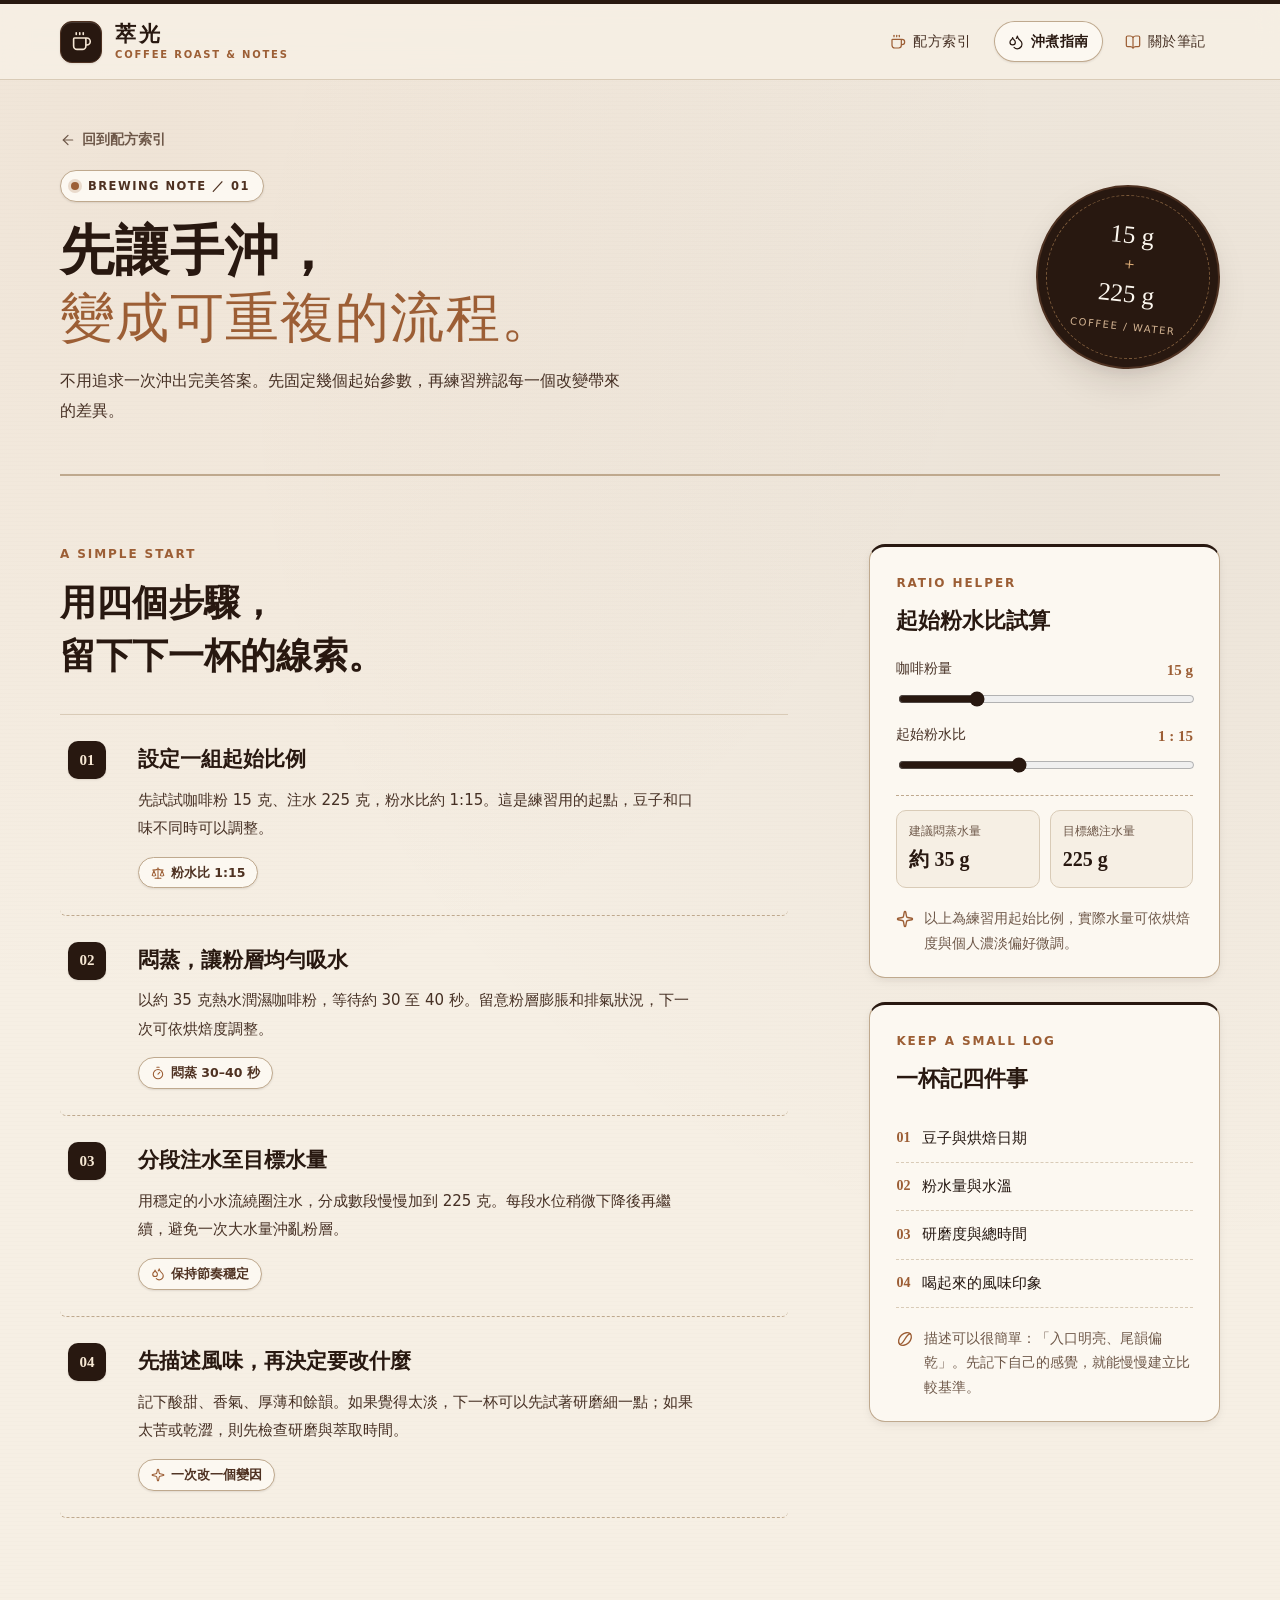
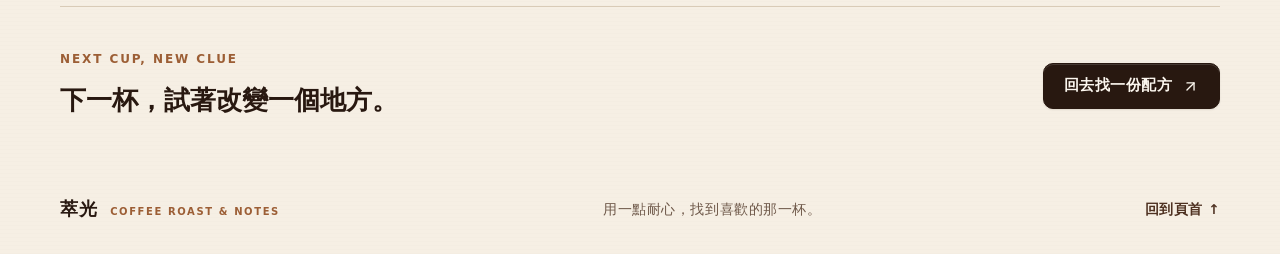
==== commit c10539b1: "結合 PulsoIcon 動態圖示與 Untitled/Sort/Landify/Koala/Frames X 設計系統升級介面" ====
--- a/site/brew-guide.html
+++ b/site/brew-guide.html
@@ -3,7 +3,7 @@
 <head>
   <meta charset="utf-8">
   <meta name="viewport" content="width=device-width, initial-scale=1">
-  <meta name="theme-color" content="#f6efe4">
+  <meta name="theme-color" content="#f7f2ea">
   <meta name="description" content="從粉水比、悶蒸到分段注水，建立一份可以反覆調整的手沖咖啡筆記。">
   <title>手沖入門筆記｜萃光咖啡筆記</title>
   <link rel="stylesheet" href="assets/site.css">
@@ -11,27 +11,63 @@
 </head>
 <body>
   <a class="skip-link" href="#main-content">跳到主要內容</a>
-  <header class="site-header shell">
-    <a class="brand" href="index.html" aria-label="萃光咖啡筆記首頁">
-      <span class="brand-mark" aria-hidden="true"><svg viewBox="0 0 40 40" fill="none"><path d="M9 14h20v12a8 8 0 0 1-8 8h-4a8 8 0 0 1-8-8V14Z"/><path d="M29 18h3a4 4 0 0 1 0 8h-4M12 9c0-2 2-2 2-4m6 4c0-2 2-2 2-4m5 4c0-2 2-2 2-4"/></svg></span>
-      <span class="brand-copy"><strong>萃光</strong><small>COFFEE ROAST &amp; NOTES</small></span>
-    </a>
-    <nav class="main-nav" aria-label="主要導覽">
-      <a class="nav-link" href="index.html">配方索引</a>
-      <a class="nav-link is-current" href="brew-guide.html" aria-current="page">沖煮指南</a>
-      <a class="nav-link nav-about" href="index.html#about">關於筆記</a>
-    </nav>
+  <header class="site-header">
+    <div class="header-inner shell">
+      <a class="brand" href="index.html" aria-label="萃光咖啡筆記首頁">
+        <span class="brand-mark" aria-hidden="true">
+          <svg class="pulso-icon" viewBox="0 0 24 24" fill="none">
+            <path class="pi-float-1" d="M10 2v2"/><path class="pi-float-2" d="M14 2v2"/><path class="pi-float-3" d="M6 2v2"/>
+            <path class="pi-press" d="M16 8a1 1 0 0 1 1 1v8a4 4 0 0 1-4 4H7a4 4 0 0 1-4-4V9a1 1 0 0 1 1-1h14a4 4 0 1 1 0 8h-1"/>
+          </svg>
+        </span>
+        <span class="brand-copy"><strong>萃光</strong><small>COFFEE ROAST &amp; NOTES</small></span>
+      </a>
+      <nav class="main-nav" aria-label="主要導覽">
+        <a class="nav-link" href="index.html">
+          <svg class="pulso-icon nav-icon" viewBox="0 0 24 24" fill="none" aria-hidden="true">
+            <path class="pi-float-1" d="M10 2v2"/><path class="pi-float-2" d="M14 2v2"/><path class="pi-press" d="M16 8a1 1 0 0 1 1 1v8a4 4 0 0 1-4 4H7a4 4 0 0 1-4-4V9a1 1 0 0 1 1-1h14a4 4 0 1 1 0 8h-1"/><path class="pi-float-3" d="M6 2v2"/>
+          </svg>
+          配方索引
+        </a>
+        <a class="nav-link is-current" href="brew-guide.html" aria-current="page">
+          <svg class="pulso-icon nav-icon" viewBox="0 0 24 24" fill="none" aria-hidden="true">
+            <path class="pi-drop-1" d="M7 16.3c2.2 0 4-1.83 4-4.05 0-1.16-.57-2.26-1.71-3.19S7.29 6.75 7 5.3c-.29 1.45-1.14 2.84-2.29 3.76S3 11.1 3 12.25c0 2.22 1.8 4.05 4 4.05z"/>
+            <path class="pi-drop-2" d="M12.56 6.6A10.97 10.97 0 0 0 14 3.02c.5 2.5 2 4.9 4 6.5s3 3.5 3 5.5a6.98 6.98 0 0 1-11.91 4.97"/>
+          </svg>
+          沖煮指南
+        </a>
+        <a class="nav-link nav-about" href="index.html#about">
+          <svg class="pulso-icon nav-icon" viewBox="0 0 24 24" fill="none" aria-hidden="true">
+            <path d="M12 5v16"/><path class="pi-press" d="M20.001 19A2 2 0 0022 17V5a2 2 0 00-1.999-2L16 3.002A5 5 0 0012 5a5 5 0 00-4-2H4a2 2 0 00-2 2v12a2 2 0 001.999 2H8a5 5 0 014 2 5 5 0 014-2z"/>
+          </svg>
+          關於筆記
+        </a>
+      </nav>
+    </div>
   </header>
 
   <main id="main-content" class="guide-page">
     <section class="guide-hero shell" aria-labelledby="guide-title">
       <div class="guide-hero-copy">
-        <a class="back-link" href="index.html">← 回到配方索引</a>
-        <p class="eyebrow">BREWING NOTE <span>／ 01</span></p>
+        <a class="back-link" href="index.html">
+          <svg class="pulso-icon" viewBox="0 0 24 24" fill="none" aria-hidden="true">
+            <path d="M19 12H5"/><path d="m12 19-7-7 7-7"/>
+          </svg>
+          回到配方索引
+        </a>
+        <div class="eyebrow-badge">
+          <span class="eyebrow-dot"></span>
+          <span>BREWING NOTE ／ 01</span>
+        </div>
         <h1 id="guide-title">先讓手沖，<br><em>變成可重複的流程。</em></h1>
         <p>不用追求一次沖出完美答案。先固定幾個起始參數，再練習辨認每一個改變帶來的差異。</p>
       </div>
-      <div class="guide-stamp" aria-hidden="true"><span id="stamp-coffee">15 g</span><i>＋</i><span id="stamp-water">225 g</span><small>COFFEE / WATER</small></div>
+      <div class="guide-stamp" aria-hidden="true">
+        <span id="stamp-coffee">15 g</span>
+        <i>＋</i>
+        <span id="stamp-water">225 g</span>
+        <small>COFFEE / WATER</small>
+      </div>
     </section>
 
     <section class="guide-content shell" aria-label="手沖流程">
@@ -41,22 +77,60 @@
         <div class="brew-timeline">
           <article class="brew-step">
             <span class="brew-step-no">01</span>
-            <div><h3>設定一組起始比例</h3><p>先試試咖啡粉 15 克、注水 225 克，粉水比約 1:15。這是練習用的起點，豆子和口味不同時可以調整。</p><span class="step-tag">粉水比</span></div>
+            <div>
+              <h3>設定一組起始比例</h3>
+              <p>先試試咖啡粉 15 克、注水 225 克，粉水比約 1:15。這是練習用的起點，豆子和口味不同時可以調整。</p>
+              <span class="step-tag">
+                <svg class="pulso-icon" viewBox="0 0 24 24" fill="none" aria-hidden="true">
+                  <path d="M12 3v18"/><path class="pi-sway" d="m19 8 3 8a5 5 0 0 1-6 0zV7"/><path class="pi-sway" d="M3 7h1a17 17 0 0 0 8-2 17 17 0 0 0 8 2h1"/><path class="pi-sway" d="m5 8 3 8a5 5 0 0 1-6 0zV7"/><path d="M7 21h10"/>
+                </svg>
+                粉水比 1:15
+              </span>
+            </div>
           </article>
           <article class="brew-step">
             <span class="brew-step-no">02</span>
-            <div><h3>悶蒸，讓粉層均勻吸水</h3><p>以約 35 克熱水潤濕咖啡粉，等待約 30 至 40 秒。留意粉層膨脹和排氣狀況，下一次可依烘焙度調整。</p><span class="step-tag">悶蒸 30–40 秒</span></div>
+            <div>
+              <h3>悶蒸，讓粉層均勻吸水</h3>
+              <p>以約 35 克熱水潤濕咖啡粉，等待約 30 至 40 秒。留意粉層膨脹和排氣狀況，下一次可依烘焙度調整。</p>
+              <span class="step-tag">
+                <svg class="pulso-icon" viewBox="0 0 24 24" fill="none" aria-hidden="true">
+                  <line x1="10" x2="14" y1="2" y2="2"/><line class="pi-spin" x1="12" x2="15" y1="14" y2="11"/><circle cx="12" cy="14" r="8"/>
+                </svg>
+                悶蒸 30–40 秒
+              </span>
+            </div>
           </article>
           <article class="brew-step">
             <span class="brew-step-no">03</span>
-            <div><h3>分段注水至目標水量</h3><p>用穩定的小水流繞圈注水，分成數段慢慢加到 225 克。每段水位稍微下降後再繼續，避免一次大水量沖亂粉層。</p><span class="step-tag">保持節奏穩定</span></div>
+            <div>
+              <h3>分段注水至目標水量</h3>
+              <p>用穩定的小水流繞圈注水，分成數段慢慢加到 225 克。每段水位稍微下降後再繼續，避免一次大水量沖亂粉層。</p>
+              <span class="step-tag">
+                <svg class="pulso-icon" viewBox="0 0 24 24" fill="none" aria-hidden="true">
+                  <path class="pi-drop-1" d="M7 16.3c2.2 0 4-1.83 4-4.05 0-1.16-.57-2.26-1.71-3.19S7.29 6.75 7 5.3c-.29 1.45-1.14 2.84-2.29 3.76S3 11.1 3 12.25c0 2.22 1.8 4.05 4 4.05z"/>
+                  <path class="pi-drop-2" d="M12.56 6.6A10.97 10.97 0 0 0 14 3.02c.5 2.5 2 4.9 4 6.5s3 3.5 3 5.5a6.98 6.98 0 0 1-11.91 4.97"/>
+                </svg>
+                保持節奏穩定
+              </span>
+            </div>
           </article>
           <article class="brew-step">
             <span class="brew-step-no">04</span>
-            <div><h3>先描述風味，再決定要改什麼</h3><p>記下酸甜、香氣、厚薄和餘韻。如果覺得太淡，下一杯可以先試著研磨細一點；如果太苦或乾澀，則先檢查研磨與萃取時間。</p><span class="step-tag">一次改一個變因</span></div>
-          </article>
-        </div>
-      </div>
+            <div>
+              <h3>先描述風味，再決定要改什麼</h3>
+              <p>記下酸甜、香氣、厚薄和餘韻。如果覺得太淡，下一杯可以先試著研磨細一點；如果太苦或乾澀，則先檢查研磨與萃取時間。</p>
+              <span class="step-tag">
+                <svg class="pulso-icon" viewBox="0 0 24 24" fill="none" aria-hidden="true">
+                  <path class="pi-twinkle" d="M11.017 2.814a1 1 0 0 1 1.966 0l1.051 5.558a2 2 0 0 0 1.594 1.594l5.558 1.051a1 1 0 0 1 0 1.966l-5.558 1.051a2 2 0 0 0-1.594 1.594l-1.051 5.558a1 1 0 0 1-1.966 0l-1.051-5.558a2 2 0 0 0-1.594-1.594l-5.558-1.051a1 1 0 0 1 0-1.966l5.558-1.051a2 2 0 0 0 1.594-1.594z"/>
+                </svg>
+                一次改一個變因
+              </span>
+            </div>
+          </article>
+        </div>
+      </div>
+
       <aside class="guide-aside">
         <div class="aside-card" aria-labelledby="calc-title">
           <p class="eyebrow">RATIO HELPER</p>
@@ -73,7 +147,7 @@
             <div class="calc-results" aria-live="polite">
               <div class="calc-stat">
                 <small>建議悶蒸水量</small>
-                <strong id="calc-bloom">35 g</strong>
+                <strong id="calc-bloom">約 35 g</strong>
               </div>
               <div class="calc-stat">
                 <small>目標總注水量</small>
@@ -81,7 +155,14 @@
               </div>
             </div>
           </div>
-          <div class="aside-note"><span aria-hidden="true">✳</span><p>以上為練習用起始比例，實際水量可依烘焙度與個人濃淡偏好微調。</p></div>
+          <div class="aside-note">
+            <span aria-hidden="true">
+              <svg class="pulso-icon" viewBox="0 0 24 24" fill="none">
+                <path class="pi-twinkle" d="M11.017 2.814a1 1 0 0 1 1.966 0l1.051 5.558a2 2 0 0 0 1.594 1.594l5.558 1.051a1 1 0 0 1 0 1.966l-5.558 1.051a2 2 0 0 0-1.594 1.594l-1.051 5.558a1 1 0 0 1-1.966 0l-1.051-5.558a2 2 0 0 0-1.594-1.594l-5.558-1.051a1 1 0 0 1 0-1.966l5.558-1.051a2 2 0 0 0 1.594-1.594z"/>
+              </svg>
+            </span>
+            <p>以上為練習用起始比例，實際水量可依烘焙度與個人濃淡偏好微調。</p>
+          </div>
         </div>
 
         <div class="aside-card">
@@ -93,18 +174,35 @@
             <li><span>03</span>研磨度與總時間</li>
             <li><span>04</span>喝起來的風味印象</li>
           </ol>
-          <div class="aside-note"><span aria-hidden="true">✳</span><p>描述可以很簡單：「入口明亮、尾韻偏乾」。先記下自己的感覺，就能慢慢建立比較基準。</p></div>
+          <div class="aside-note">
+            <span aria-hidden="true">
+              <svg class="pulso-icon" viewBox="0 0 24 24" fill="none">
+                <path class="pi-wobble" d="M19.07 4.93A10 7 -45 0 0 4.93 19.07 10 7 -45 0 0 19.07 4.93z"/>
+                <path d="M4.93 19.07C11 19 13 5 19.07 4.93"/>
+              </svg>
+            </span>
+            <p>描述可以很簡單：「入口明亮、尾韻偏乾」。先記下自己的感覺，就能慢慢建立比較基準。</p>
+          </div>
         </div>
       </aside>
     </section>
 
     <section class="guide-end shell">
-      <div><p class="eyebrow">NEXT CUP, NEW CLUE</p><h2>下一杯，試著改變一個地方。</h2></div>
-      <a class="button button-dark" href="index.html#recipes">回去找一份配方 <span aria-hidden="true">↗</span></a>
+      <div>
+        <p class="eyebrow">NEXT CUP, NEW CLUE</p>
+        <h2>下一杯，試著改變一個地方。</h2>
+      </div>
+      <a class="button button-dark" href="index.html#recipes">
+        回去找一份配方
+        <svg class="pulso-icon" viewBox="0 0 24 24" fill="none" aria-hidden="true">
+          <path class="pi-shoot" d="M7 7h10v10"/><path class="pi-shoot" d="M7 17 17 7"/>
+        </svg>
+      </a>
     </section>
   </main>
+
   <footer class="site-footer shell">
-    <a class="footer-brand" href="index.html">萃光 <span>COFFEE NOTES</span></a>
+    <a class="footer-brand" href="index.html">萃光 <span>COFFEE ROAST &amp; NOTES</span></a>
     <p>用一點耐心，找到喜歡的那一杯。</p>
     <a class="back-top" href="#main-content">回到頁首 ↑</a>
   </footer>
--- a/site/assets/site.css
+++ b/site/assets/site.css
@@ -1,6 +1,6 @@
 :root {
   color-scheme: light;
-  /* 溫暖拿鐵奶泡與羊皮紙底色 */
+  /* 溫暖拿鐵奶泡與羊皮紙底色（Specialty Café Warmth） */
   --paper: #f6efe4;
   --paper-elevated: #fcf8f1;
   --paper-deep: #eadfcd;
@@ -10,25 +10,30 @@
   --ink-soft: #463024;
   --muted: #6e5849;
   --muted-light: #947d6c;
-  /* 細線與木質邊框 */
+  /* 細線與木質邊框（Frames X / Untitled UI 結構線條） */
   --line: #d9cbb7;
   --line-strong: #bfa98e;
   /* 咖啡油脂焦糖、深焙胡桃木與果韻鼠尾草點綴 */
-  --espresso: #2c1b12;
+  --espresso: #281810;
   --roast: #4e3121;
   --caramel: #9c5e35;
   --crema: #c89464;
   --green: #687860;
-  --green-dark: #4a3021;
-  --green-tint: #efe5d6;
+  --green-dark: #3f5041;
+  --green-tint: #e7ece1;
   --berry: #b35a42;
-  --berry-tint: #f2dfd7;
+  --berry-tint: #f4e2da;
   --cream-tint: #efe3d0;
-  --shadow-sm: 0 6px 20px rgba(44, 27, 18, 0.06);
-  --shadow-md: 0 16px 38px rgba(44, 27, 18, 0.12);
-  --shadow-lg: 0 30px 84px rgba(28, 17, 11, 0.34);
-  --radius-sm: 6px;
-  --radius-md: 12px;
+  /* Untitled UI / Koala UI 多層次柔和陰影與圓角系統 */
+  --shadow-xs: 0 1px 2px rgba(36, 23, 17, 0.06), 0 1px 3px rgba(36, 23, 17, 0.04);
+  --shadow-sm: 0 4px 12px -2px rgba(36, 23, 17, 0.07), 0 2px 6px -1px rgba(36, 23, 17, 0.04);
+  --shadow-md: 0 16px 36px -6px rgba(36, 23, 17, 0.13), 0 6px 14px -4px rgba(36, 23, 17, 0.07);
+  --shadow-lg: 0 28px 72px -12px rgba(24, 14, 9, 0.36), 0 10px 24px -6px rgba(24, 14, 9, 0.18);
+  --ring-focus: 0 0 0 4px rgba(156, 94, 53, 0.2);
+  --radius-xs: 6px;
+  --radius-sm: 10px;
+  --radius-md: 16px;
+  --radius-lg: 22px;
   --serif: "Noto Serif TC", "Songti TC", "PMingLiU", Georgia, serif;
   --sans: "Noto Sans TC", "PingFang TC", "Microsoft JhengHei", system-ui, sans-serif;
 }
@@ -49,8 +54,8 @@
     radial-gradient(circle at 88% 20%, rgba(78, 49, 33, 0.07), transparent 48%),
     repeating-linear-gradient(
       0deg,
-      rgba(70, 48, 36, 0.012) 0px,
-      rgba(70, 48, 36, 0.012) 1px,
+      rgba(70, 48, 36, 0.011) 0px,
+      rgba(70, 48, 36, 0.011) 1px,
       transparent 1px,
       transparent 4px
     );
@@ -110,51 +115,388 @@
   transform: translateY(0);
 }
 
-/* Header & Café Signboard Navigation */
+/* ==========================================================================
+   PulsoIcon (CityPulso/PulsoIcon) 24×24 Animated SVG Icon System
+   ========================================================================== */
+.pulso-icon {
+  width: 18px;
+  height: 18px;
+  flex: none;
+  fill: none;
+  stroke: currentColor;
+  stroke-width: 1.85;
+  stroke-linecap: round;
+  stroke-linejoin: round;
+  overflow: visible;
+  transition: transform 0.22s cubic-bezier(0.22, 1, 0.36, 1);
+}
+
+.pulso-icon * {
+  transform-box: fill-box;
+  transform-origin: center;
+}
+
+@keyframes pi-float {
+  0%, 100% {
+    transform: translateY(0);
+    opacity: 1;
+  }
+  50% {
+    transform: translateY(-2.6px);
+    opacity: 0.55;
+  }
+}
+
+@keyframes pi-press {
+  0%, 100% {
+    transform: scale(1);
+  }
+  45% {
+    transform: scale(0.92, 0.96) translateY(0.8px);
+  }
+  75% {
+    transform: scale(1.03, 0.99);
+  }
+}
+
+@keyframes pi-wobble {
+  0%, 100% {
+    transform: rotate(0deg);
+  }
+  30% {
+    transform: rotate(-12deg) scale(1.05);
+  }
+  65% {
+    transform: rotate(9deg) scale(1.03);
+  }
+}
+
+@keyframes pi-sway {
+  0%, 100% {
+    transform: rotate(0deg);
+  }
+  35% {
+    transform: rotate(-7deg);
+  }
+  70% {
+    transform: rotate(7deg);
+  }
+}
+
+@keyframes pi-swing {
+  0%, 100% {
+    transform: rotate(0deg);
+  }
+  40% {
+    transform: rotate(14deg) translateY(-1px);
+  }
+  75% {
+    transform: rotate(-8deg);
+  }
+}
+
+@keyframes pi-jelly {
+  0%, 100% {
+    transform: scale(1, 1);
+  }
+  35% {
+    transform: scale(1.08, 0.92);
+  }
+  65% {
+    transform: scale(0.95, 1.05);
+  }
+}
+
+@keyframes pi-grow-x {
+  0% {
+    transform: scaleX(0.45);
+    opacity: 0.5;
+  }
+  60% {
+    transform: scaleX(1.08);
+    opacity: 1;
+  }
+  100% {
+    transform: scaleX(1);
+    opacity: 1;
+  }
+}
+
+@keyframes pi-drop {
+  0%, 100% {
+    transform: translateY(0) scale(1);
+  }
+  45% {
+    transform: translateY(2.2px) scale(0.95, 1.06);
+  }
+  75% {
+    transform: translateY(-1px) scale(1.02, 0.98);
+  }
+}
+
+@keyframes pi-spin {
+  0% {
+    transform: rotate(0deg);
+  }
+  100% {
+    transform: rotate(360deg);
+  }
+}
+
+@keyframes pi-shoot {
+  0%, 100% {
+    transform: translate(0, 0);
+  }
+  45% {
+    transform: translate(2.6px, -2.6px);
+  }
+  46% {
+    transform: translate(-2px, 2px);
+    opacity: 0.45;
+  }
+}
+
+@keyframes pi-slide-r {
+  0%, 100% {
+    transform: translateX(0);
+  }
+  50% {
+    transform: translateX(3px);
+  }
+}
+
+@keyframes pi-twinkle {
+  0%, 100% {
+    transform: scale(1) rotate(0deg);
+  }
+  45% {
+    transform: scale(1.18) rotate(15deg);
+  }
+  75% {
+    transform: scale(0.92) rotate(-8deg);
+  }
+}
+
+/* Trigger PulsoIcon sub-element animations on interactive parent hover/focus */
+:is(
+  a,
+  button,
+  .roast-tag,
+  .recipe-card,
+  .method-step,
+  .brew-step,
+  .art-stamp,
+  .about-mark
+):is(:hover, :focus-visible) .pi-float-1 {
+  animation: pi-float 0.65s ease-in-out infinite;
+}
+
+:is(
+  a,
+  button,
+  .roast-tag,
+  .recipe-card,
+  .method-step,
+  .brew-step,
+  .art-stamp,
+  .about-mark
+):is(:hover, :focus-visible) .pi-float-2 {
+  animation: pi-float 0.65s ease-in-out 0.12s infinite;
+}
+
+:is(
+  a,
+  button,
+  .roast-tag,
+  .recipe-card,
+  .method-step,
+  .brew-step,
+  .art-stamp,
+  .about-mark
+):is(:hover, :focus-visible) .pi-float-3 {
+  animation: pi-float 0.65s ease-in-out 0.24s infinite;
+}
+
+:is(
+  a,
+  button,
+  .roast-tag,
+  .recipe-card,
+  .method-step,
+  .brew-step,
+  .art-stamp
+):is(:hover, :focus-visible) .pi-press {
+  animation: pi-press 0.52s cubic-bezier(0.22, 1, 0.36, 1);
+}
+
+:is(
+  a,
+  button,
+  .roast-tag,
+  .recipe-card,
+  .about-mark,
+  .aside-note
+):is(:hover, :focus-visible) .pi-wobble {
+  animation: pi-wobble 0.55s cubic-bezier(0.22, 1, 0.36, 1);
+}
+
+:is(
+  a,
+  button,
+  .filter-chip,
+  .recipe-card,
+  .method-step,
+  .brew-step
+):is(:hover, :focus-visible) .pi-sway {
+  animation: pi-sway 0.56s ease-in-out;
+}
+
+:is(
+  a,
+  button,
+  .filter-chip,
+  .recipe-card
+):is(:hover, :focus-visible) .pi-swing {
+  animation: pi-swing 0.56s ease-in-out;
+}
+
+:is(
+  a,
+  button,
+  .roast-tag,
+  .filter-chip,
+  .recipe-card
+):is(:hover, :focus-visible) .pi-jelly {
+  animation: pi-jelly 0.54s ease-in-out;
+}
+
+:is(
+  a,
+  button,
+  .roast-tag,
+  .filter-chip,
+  .recipe-card
+):is(:hover, :focus-visible) .pi-grow-x {
+  animation: pi-grow-x 0.48s ease-out;
+}
+
+:is(
+  a,
+  button,
+  .filter-chip,
+  .recipe-card,
+  .brew-step
+):is(:hover, :focus-visible) .pi-drop-1 {
+  animation: pi-drop 0.58s ease-in-out;
+}
+
+:is(
+  a,
+  button,
+  .filter-chip,
+  .recipe-card,
+  .brew-step
+):is(:hover, :focus-visible) .pi-drop-2 {
+  animation: pi-drop 0.58s ease-in-out 0.1s;
+}
+
+:is(
+  .recipe-card,
+  .brew-step
+):is(:hover, :focus-visible) .pi-spin {
+  animation: pi-spin 0.65s cubic-bezier(0.22, 1, 0.36, 1);
+}
+
+:is(
+  a,
+  button,
+  .recipe-card,
+  .method-step
+):is(:hover, :focus-visible) .pi-shoot {
+  animation: pi-shoot 0.48s cubic-bezier(0.22, 1, 0.36, 1);
+}
+
+:is(a, button):is(:hover, :focus-visible) .pi-slide-r {
+  animation: pi-slide-r 0.45s cubic-bezier(0.22, 1, 0.36, 1);
+}
+
+:is(
+  a,
+  button,
+  .filter-chip,
+  .recipe-card,
+  .brew-step,
+  .hero-art
+):is(:hover, :focus-visible) .pi-twinkle {
+  animation: pi-twinkle 0.6s ease-in-out;
+}
+
+/* ==========================================================================
+   Header & Café Signboard Navigation (Untitled UI / Frames X Glass Bar)
+   ========================================================================== */
 .site-header {
   position: sticky;
   top: 0;
   z-index: 30;
-  height: 84px;
+  height: 80px;
   display: flex;
   align-items: center;
   justify-content: space-between;
-  background: rgba(246, 239, 228, 0.92);
-  backdrop-filter: blur(12px);
+  background: rgba(246, 239, 228, 0.88);
+  backdrop-filter: blur(14px);
+  -webkit-backdrop-filter: blur(14px);
   border-top: 4px solid var(--espresso);
   border-bottom: 1px solid var(--line);
+  width: 100%;
+}
+
+.site-header.shell {
   padding-inline: max(32px, calc((100% - 1160px) / 2));
-  width: 100%;
+}
+
+.header-inner {
+  height: 100%;
+  display: flex;
+  align-items: center;
+  justify-content: space-between;
+  gap: 24px;
 }
 
 .brand {
   display: inline-flex;
   align-items: center;
-  gap: 14px;
-  transition: opacity 0.18s ease;
+  gap: 13px;
+  transition: transform 0.18s ease, opacity 0.18s ease;
 }
 
 .brand:hover {
-  opacity: 0.88;
+  opacity: 0.92;
 }
 
 .brand-mark {
   display: grid;
   place-items: center;
-  width: 44px;
-  height: 44px;
+  width: 42px;
+  height: 42px;
   border: 1.5px solid var(--roast);
-  border-radius: 50%;
+  border-radius: 12px;
   background: var(--espresso);
-  box-shadow: inset 0 0 0 2.5px var(--paper-elevated);
+  color: #f6e7d4;
+  box-shadow:
+    inset 0 1px 0 rgba(255, 255, 255, 0.14),
+    var(--shadow-xs);
+  transition: transform 0.2s ease, background 0.2s ease;
+}
+
+.brand:hover .brand-mark {
+  transform: translateY(-1px);
+  background: var(--roast);
 }
 
 .brand-mark svg {
-  width: 25px;
-  stroke: #f5e6d3;
-  stroke-width: 1.8;
-  stroke-linecap: round;
-  stroke-linejoin: round;
+  width: 21px;
+  height: 21px;
+  stroke: #f6e7d4;
 }
 
 .brand-copy {
@@ -165,74 +507,96 @@
 
 .brand-copy strong {
   font-family: var(--serif);
-  font-size: 22px;
-  letter-spacing: 0.14em;
+  font-size: 21px;
+  letter-spacing: 0.12em;
   font-weight: 600;
   color: var(--espresso);
 }
 
 .brand-copy small {
-  margin-top: 4px;
+  margin-top: 3px;
   font-size: 10px;
-  letter-spacing: 0.2em;
+  letter-spacing: 0.18em;
   color: var(--caramel);
   font-weight: 600;
 }
 
 .main-nav {
   display: flex;
-  gap: 32px;
+  gap: 8px;
   align-items: center;
   font-size: 14px;
-  letter-spacing: 0.06em;
+  letter-spacing: 0.04em;
 }
 
 .nav-link {
   position: relative;
-  padding: 8px 4px;
-  color: var(--muted);
+  display: inline-flex;
+  align-items: center;
+  gap: 7px;
+  padding: 8px 14px;
+  border-radius: 999px;
+  color: var(--ink-soft);
   font-weight: 500;
+  transition: background 0.18s ease, color 0.18s ease, box-shadow 0.18s ease;
+}
+
+.nav-icon {
+  width: 16px;
+  height: 16px;
+  color: var(--caramel);
   transition: color 0.18s ease;
 }
 
-.nav-link::after {
-  content: "";
-  position: absolute;
-  left: 0;
-  right: 0;
-  bottom: 0;
-  height: 2px;
-  background: var(--caramel);
-  transform: scaleX(0);
-  transform-origin: center;
-  transition: transform 0.22s ease;
-}
-
 .nav-link:hover,
-.nav-link:focus-visible,
+.nav-link:focus-visible {
+  background: rgba(156, 94, 53, 0.1);
+  color: var(--espresso);
+}
+
 .nav-link.is-current {
+  background: var(--paper-elevated);
   color: var(--espresso);
-}
-
-.nav-link.is-current::after,
-.nav-link:hover::after {
-  transform: scaleX(1);
-}
-
-/* Hero Section — Specialty Coffee Bar Atmosphere */
+  font-weight: 600;
+  box-shadow: var(--shadow-xs), inset 0 0 0 1px var(--line-strong);
+}
+
+.nav-link.is-current .nav-icon {
+  color: var(--espresso);
+}
+
+/* ==========================================================================
+   Hero Section — Landify / Untitled UI Editorial Split + Specialty Café Bar
+   ========================================================================== */
 .hero {
   min-height: 550px;
   display: grid;
-  grid-template-columns: 1.02fr 0.98fr;
+  grid-template-columns: 1.04fr 0.96fr;
   align-items: center;
   gap: 48px;
-  padding-block: 52px 68px;
+  padding-block: 48px 68px;
 }
 
 .hero-copy {
   position: relative;
   z-index: 1;
-  padding-left: 1%;
+}
+
+/* Untitled UI Pill Badge */
+.eyebrow-badge {
+  display: inline-flex;
+  align-items: center;
+  gap: 9px;
+  padding: 5px 13px 5px 10px;
+  border: 1px solid var(--line-strong);
+  border-radius: 999px;
+  background: var(--paper-elevated);
+  box-shadow: var(--shadow-xs);
+  color: var(--roast);
+  font-size: 11.5px;
+  font-weight: 600;
+  letter-spacing: 0.13em;
+  text-transform: uppercase;
 }
 
 .eyebrow {
@@ -248,11 +612,9 @@
   display: inline-block;
   width: 8px;
   height: 8px;
-  margin-right: 9px;
   background: var(--caramel);
   border-radius: 50%;
-  vertical-align: 1px;
-  box-shadow: 0 0 0 3px rgba(156, 94, 53, 0.18);
+  box-shadow: 0 0 0 3px rgba(156, 94, 53, 0.2);
 }
 
 .hero h1,
@@ -261,9 +623,9 @@
   font-family: var(--serif);
   font-weight: 600;
   letter-spacing: 0.02em;
-  line-height: 1.28;
+  line-height: 1.24;
   color: var(--espresso);
-  font-size: clamp(38px, 4.6vw, 58px);
+  font-size: clamp(38px, 4.6vw, 56px);
 }
 
 .hero h1 em,
@@ -275,84 +637,117 @@
 }
 
 .hero-description {
-  max-width: 460px;
+  max-width: 470px;
   margin: 0;
   color: var(--ink-soft);
   font-size: 16px;
-  line-height: 1.9;
-}
-
+  line-height: 1.88;
+}
+
+/* Sort UI / Koala UI Feature Chips */
 .hero-roast-tags {
   display: flex;
   flex-wrap: wrap;
-  gap: 8px;
+  gap: 9px;
   margin-top: 22px;
 }
 
 .roast-tag {
   display: inline-flex;
   align-items: center;
-  gap: 6px;
-  padding: 4px 11px;
+  gap: 7px;
+  padding: 5px 12px;
   border: 1px solid var(--line);
   border-radius: 999px;
   background: var(--paper-elevated);
+  box-shadow: var(--shadow-xs);
   color: var(--ink-soft);
   font-size: 12.5px;
-}
-
-.roast-bean {
-  display: inline-block;
-  width: 8px;
-  height: 10px;
-  border-radius: 50%;
-  background: var(--roast);
-  transform: rotate(25deg);
+  font-weight: 500;
+  transition: border-color 0.18s ease, transform 0.18s ease, background 0.18s ease;
+}
+
+.roast-tag .pulso-icon {
+  width: 15px;
+  height: 15px;
+  color: var(--caramel);
+}
+
+.roast-tag:hover {
+  border-color: var(--caramel);
+  background: #fffdf9;
+  transform: translateY(-1px);
 }
 
 .hero-actions {
   display: flex;
   flex-wrap: wrap;
   align-items: center;
-  gap: 24px;
+  gap: 14px;
   margin-top: 28px;
 }
 
+/* Untitled UI / Frames X Button System */
 .button {
-  min-height: 48px;
+  min-height: 46px;
   display: inline-flex;
-  gap: 14px;
+  gap: 10px;
   align-items: center;
   justify-content: center;
-  padding: 0 24px;
+  padding: 0 20px;
   border: 1px solid transparent;
   border-radius: var(--radius-sm);
   font-size: 14.5px;
-  font-weight: 500;
-  letter-spacing: 0.05em;
+  font-weight: 600;
+  letter-spacing: 0.03em;
   cursor: pointer;
   transition:
     background 0.2s ease,
     color 0.2s ease,
     border-color 0.2s ease,
-    transform 0.2s ease,
+    transform 0.2s cubic-bezier(0.22, 1, 0.36, 1),
     box-shadow 0.2s ease;
 }
 
+.button .pulso-icon {
+  width: 17px;
+  height: 17px;
+}
+
 .button:hover {
-  transform: translateY(-2px);
+  transform: translateY(-1.5px);
   box-shadow: var(--shadow-sm);
+}
+
+.button:active {
+  transform: translateY(0);
 }
 
 .button-dark {
   background: var(--espresso);
   color: #fcf7ef;
   border-color: var(--espresso);
+  box-shadow:
+    inset 0 1px 0 rgba(255, 255, 255, 0.14),
+    var(--shadow-xs);
 }
 
 .button-dark:hover {
   background: var(--caramel);
   border-color: var(--caramel);
+}
+
+.button-secondary {
+  background: var(--paper-elevated);
+  color: var(--espresso);
+  border-color: var(--line-strong);
+  box-shadow: var(--shadow-xs);
+}
+
+.button-secondary:hover {
+  border-color: var(--caramel);
+  background: #fffdf9;
+  color: var(--caramel);
 }
 
 .text-link,
@@ -362,7 +757,7 @@
   align-items: center;
   gap: 6px;
   font-size: 14.5px;
-  font-weight: 500;
+  font-weight: 600;
   color: var(--roast);
   transition: color 0.18s ease, transform 0.18s ease;
 }
@@ -373,45 +768,35 @@
   color: var(--caramel);
 }
 
-.text-link span,
-.all-link span {
-  transition: transform 0.18s ease;
-}
-
-.text-link:hover span,
-.all-link:hover span {
-  transform: translate(2px, -1px);
-}
-
 .hero-note {
   display: flex;
   align-items: center;
   gap: 12px;
-  margin-top: 40px;
+  margin-top: 36px;
   color: var(--muted);
   font-size: 13px;
-  letter-spacing: 0.06em;
+  letter-spacing: 0.05em;
 }
 
 .note-line {
-  width: 36px;
+  width: 32px;
   height: 1.5px;
   background: var(--caramel);
 }
 
-/* Café Bar Visual Showcase */
+/* Café Bar Visual Showcase (Landify Floating Cards) */
 .hero-art {
-  min-height: 440px;
+  min-height: 446px;
   position: relative;
   display: grid;
   place-items: center;
   overflow: hidden;
   border: 1px solid #4a3222;
-  border-radius: var(--radius-md);
+  border-radius: var(--radius-lg);
   background:
-    radial-gradient(circle at 72% 24%, rgba(212, 148, 90, 0.26), transparent 52%),
-    radial-gradient(circle at 22% 80%, rgba(156, 94, 53, 0.22), transparent 55%),
-    linear-gradient(155deg, #2d1c13 0%, #1f130d 62%, #382317 100%);
+    radial-gradient(circle at 72% 24%, rgba(212, 148, 90, 0.28), transparent 52%),
+    radial-gradient(circle at 22% 80%, rgba(156, 94, 53, 0.24), transparent 55%),
+    linear-gradient(155deg, #2d1c13 0%, #1e120c 62%, #382317 100%);
   box-shadow: var(--shadow-md), inset 0 0 0 6px rgba(246, 239, 228, 0.06);
 }
 
@@ -429,54 +814,87 @@
 .hero-cup {
   position: relative;
   z-index: 1;
-  width: min(90%, 420px);
-  margin-top: 12px;
+  width: min(90%, 410px);
+  margin-top: 16px;
   filter: drop-shadow(0 18px 28px rgba(10, 5, 2, 0.45));
 }
 
 .art-stamp {
   position: absolute;
   z-index: 2;
-  top: 24px;
-  left: 26px;
+  top: 22px;
+  left: 22px;
+  display: inline-flex;
+  align-items: center;
+  gap: 11px;
   padding: 10px 14px;
-  border: 1px solid rgba(224, 169, 109, 0.35);
+  border: 1px solid rgba(224, 169, 109, 0.32);
   border-radius: var(--radius-sm);
-  background: rgba(36, 23, 17, 0.75);
-  backdrop-filter: blur(4px);
+  background: rgba(34, 21, 14, 0.78);
+  backdrop-filter: blur(8px);
+  -webkit-backdrop-filter: blur(8px);
   color: #f3e4d0;
+  box-shadow: 0 10px 24px rgba(12, 6, 3, 0.35);
+}
+
+.stamp-icon {
+  width: 34px;
+  height: 34px;
+  display: grid;
+  place-items: center;
+  border-radius: 8px;
+  background: rgba(200, 148, 100, 0.18);
+  border: 1px solid rgba(224, 169, 109, 0.32);
+  color: #e6b885;
+}
+
+.art-stamp strong {
+  display: block;
   font-family: var(--serif);
   font-size: 11.5px;
-  line-height: 1.35;
   letter-spacing: 0.12em;
+  line-height: 1.25;
 }
 
 .art-stamp span {
-  display: inline-block;
-  margin-top: 4px;
+  display: block;
+  margin-top: 3px;
   font-family: var(--sans);
   font-size: 11px;
   color: #ddb07d;
-  letter-spacing: 0.08em;
+  letter-spacing: 0.06em;
 }
 
 .art-caption {
   position: absolute;
-  right: 24px;
+  z-index: 2;
+  right: 22px;
   bottom: 20px;
-  padding: 5px 12px;
+  display: inline-flex;
+  align-items: center;
+  gap: 7px;
+  padding: 6px 14px;
   border-radius: 999px;
-  background: rgba(252, 248, 241, 0.1);
-  border: 1px solid rgba(224, 169, 109, 0.24);
+  background: rgba(252, 248, 241, 0.12);
+  backdrop-filter: blur(6px);
+  border: 1px solid rgba(224, 169, 109, 0.28);
   color: #f2e2cd;
   font-family: var(--serif);
-  font-size: 13.5px;
-  letter-spacing: 0.08em;
-}
-
-/* Café Menu Board — Recipe Index Section */
+  font-size: 13px;
+  letter-spacing: 0.06em;
+}
+
+.art-caption .pulso-icon {
+  width: 15px;
+  height: 15px;
+  color: #e6b885;
+}
+
+/* ==========================================================================
+   Café Menu Board — Recipe Index Section (Sort UI / Koala UI Card System)
+   ========================================================================== */
 .recipe-section {
-  padding-block: 78px 96px;
+  padding-block: 76px 96px;
   border-top: 2px double var(--line-strong);
 }
 
@@ -509,18 +927,26 @@
 }
 
 .all-link {
-  padding-bottom: 5px;
-  border-bottom: 1px solid var(--caramel);
-}
-
-/* Search & Category Filter Bar */
+  padding: 7px 14px;
+  border: 1px solid var(--line-strong);
+  border-radius: 999px;
+  background: var(--paper-elevated);
+  box-shadow: var(--shadow-xs);
+}
+
+.all-link:hover {
+  border-color: var(--caramel);
+  background: #fffdf9;
+}
+
+/* Search & Category Filter Bar (Sort UI Control Bar) */
 .recipe-tools {
-  margin-top: 32px;
-  padding: 18px 22px;
+  margin-top: 30px;
+  padding: 14px 18px;
   display: flex;
   align-items: center;
   justify-content: space-between;
-  gap: 20px;
+  gap: 16px;
   border: 1px solid var(--line-strong);
   border-radius: var(--radius-md);
   background: var(--paper-elevated);
@@ -537,17 +963,15 @@
   border-radius: var(--radius-sm);
   background: var(--paper);
   color: var(--muted);
+  box-shadow: inset 0 1px 2px rgba(36, 23, 17, 0.03);
   transition: border-color 0.18s ease, box-shadow 0.18s ease, background 0.18s ease;
 }
 
 .search-box svg {
   flex: none;
-  width: 18px;
-  height: 18px;
-  fill: none;
-  stroke: currentColor;
-  stroke-width: 1.8;
-  stroke-linecap: round;
+  width: 17px;
+  height: 17px;
+  color: var(--caramel);
 }
 
 .search-box input {
@@ -557,7 +981,7 @@
   border: 0;
   background: transparent;
   color: var(--ink);
-  font-size: 15px;
+  font-size: 14.5px;
 }
 
 .search-box input::placeholder {
@@ -568,7 +992,7 @@
   border-color: var(--caramel);
   background: #fffdf9;
   color: var(--roast);
-  box-shadow: 0 0 0 3px rgba(156, 94, 53, 0.15);
+  box-shadow: var(--ring-focus);
 }
 
 .search-clear {
@@ -599,73 +1023,94 @@
   min-width: 24px;
   padding: 2px 6px;
   border: 1px solid var(--line);
-  border-radius: 4px;
+  border-radius: 5px;
   background: var(--paper-elevated);
+  box-shadow: 0 1px 0 var(--line);
   text-align: center;
-  font: 12px var(--sans);
+  font: 11.5px var(--sans);
+  font-weight: 600;
   color: var(--muted);
 }
 
 .filter-list {
   display: flex;
   flex-wrap: wrap;
-  gap: 8px;
+  gap: 7px;
 }
 
 .filter-chip {
   min-height: 38px;
   display: inline-flex;
   align-items: center;
-  gap: 6px;
-  padding: 0 15px;
+  gap: 7px;
+  padding: 0 13px;
   border: 1px solid var(--line);
-  border-radius: 999px;
+  border-radius: var(--radius-sm);
   background: var(--paper);
   color: var(--ink-soft);
   cursor: pointer;
   font-size: 13.5px;
   font-weight: 500;
-  transition: all 0.18s ease;
+  transition: all 0.18s cubic-bezier(0.22, 1, 0.36, 1);
+}
+
+.chip-icon {
+  width: 15px;
+  height: 15px;
+  color: var(--caramel);
+  transition: color 0.18s ease;
 }
 
 .filter-chip span {
-  font-size: 12px;
-  color: var(--muted-light);
+  padding: 1px 6px;
+  border-radius: 999px;
+  background: rgba(78, 49, 33, 0.08);
+  font-size: 11.5px;
+  font-weight: 600;
+  color: var(--muted);
   font-variant-numeric: tabular-nums;
 }
 
 .filter-chip:hover {
   border-color: var(--caramel);
-  background: var(--paper-deep);
+  background: #fffdf9;
   color: var(--espresso);
+  transform: translateY(-1px);
+  box-shadow: var(--shadow-xs);
 }
 
 .filter-chip.is-active {
   border-color: var(--espresso);
   background: var(--espresso);
   color: #fcf7ef;
-  box-shadow: 0 3px 10px rgba(44, 27, 18, 0.22);
+  box-shadow: 0 4px 12px rgba(40, 24, 16, 0.2);
+}
+
+.filter-chip.is-active .chip-icon {
+  color: #e6b885;
 }
 
 .filter-chip.is-active span {
-  color: #dfc3a4;
+  background: rgba(255, 255, 255, 0.15);
+  color: #f4dec4;
 }
 
 .results-bar {
   display: flex;
   align-items: center;
   justify-content: space-between;
-  margin: 18px 2px 16px;
+  margin: 18px 4px 16px;
 }
 
 .results-count {
   margin: 0;
   color: var(--muted);
   font-size: 13.5px;
-  letter-spacing: 0.04em;
-}
-
-/* Café Menu Cards */
+  font-weight: 500;
+  letter-spacing: 0.03em;
+}
+
+/* Café Menu Cards (Untitled UI / Koala UI Structured Cards) */
 .recipe-grid {
   display: grid;
   grid-template-columns: repeat(3, minmax(0, 1fr));
@@ -727,54 +1172,67 @@
   display: grid;
   place-items: center;
   overflow: hidden;
-  border-bottom: 1px dashed var(--line);
+  border-bottom: 1px solid var(--line);
 }
 
 /* 莓果果韻特調（淺中焙果香調） */
 .accent-rose .card-art {
   background:
     radial-gradient(circle at 75% 25%, rgba(179, 90, 66, 0.16), transparent 55%),
-    linear-gradient(135deg, #f3e2d9 0%, #e6cbbe 100%);
+    linear-gradient(135deg, #f5e5dd 0%, #e8cfc2 100%);
 }
 
 /* 焦糖胡桃手沖／冰鎮（琥珀拿鐵調） */
 .accent-sage .card-art {
   background:
     radial-gradient(circle at 75% 25%, rgba(156, 94, 53, 0.18), transparent 55%),
-    linear-gradient(135deg, #efe2cf 0%, #dfc9ae 100%);
+    linear-gradient(135deg, #f1e5d3 0%, #e1ccb2 100%);
 }
 
 /* 濃醇燕麥奶油（絲滑奶泡調） */
 .accent-cream .card-art {
   background:
     radial-gradient(circle at 75% 25%, rgba(78, 49, 33, 0.14), transparent 55%),
-    linear-gradient(135deg, #f4eadc 0%, #e5d5be 100%);
+    linear-gradient(135deg, #f6ede0 0%, #e7d8c2 100%);
 }
 
 .card-art-label {
   position: absolute;
   z-index: 2;
-  top: 14px;
-  left: 16px;
-  padding: 3px 11px;
-  border: 1px solid rgba(70, 48, 36, 0.15);
+  top: 13px;
+  left: 14px;
+  display: inline-flex;
+  align-items: center;
+  gap: 5px;
+  padding: 4px 10px;
+  border: 1px solid rgba(70, 48, 36, 0.14);
   border-radius: 999px;
-  background: rgba(252, 248, 241, 0.9);
-  backdrop-filter: blur(4px);
+  background: rgba(252, 248, 241, 0.92);
+  backdrop-filter: blur(6px);
+  box-shadow: var(--shadow-xs);
   color: var(--espresso);
   font-size: 12px;
   font-weight: 600;
-  letter-spacing: 0.08em;
+  letter-spacing: 0.05em;
+}
+
+.card-art-label .pulso-icon {
+  width: 14px;
+  height: 14px;
+  color: var(--caramel);
 }
 
 .card-art-yield {
   position: absolute;
   z-index: 2;
-  top: 16px;
-  right: 16px;
+  top: 15px;
+  right: 15px;
+  padding: 2px 8px;
+  border-radius: 6px;
+  background: rgba(36, 23, 17, 0.07);
   font-family: var(--serif);
   color: var(--roast);
-  font-size: 12px;
+  font-size: 11.5px;
   font-weight: 600;
   letter-spacing: 0.06em;
 }
@@ -814,18 +1272,18 @@
   height: 90px;
   margin-top: 14px;
   filter: drop-shadow(0 6px 12px rgba(44, 27, 18, 0.12));
-  transition: transform 0.28s ease;
+  transition: transform 0.28s cubic-bezier(0.22, 1, 0.36, 1);
 }
 
 .recipe-card:hover .card-illustration {
-  transform: translateY(-3px) rotate(-2deg);
+  transform: translateY(-4px) scale(1.03) rotate(-1.5deg);
 }
 
 .card-art-mark {
   position: absolute;
   right: 16px;
   bottom: 4px;
-  color: rgba(78, 49, 33, 0.11);
+  color: rgba(78, 49, 33, 0.1);
   font-family: var(--serif);
   font-size: 64px;
   line-height: 1;
@@ -836,27 +1294,61 @@
   flex: 1;
   display: flex;
   flex-direction: column;
-  padding: 20px 22px 18px;
+  padding: 18px 20px 16px;
 }
 
 .card-meta {
   display: flex;
-  align-items: center;
-  gap: 8px;
+  flex-wrap: wrap;
+  align-items: center;
+  gap: 6px;
+}
+
+.meta-badge {
+  display: inline-flex;
+  align-items: center;
+  gap: 5px;
+  padding: 2px 8px;
+  border-radius: 6px;
+  background: var(--paper);
+  border: 1px solid rgba(191, 169, 142, 0.45);
+  color: var(--ink-soft);
+  font-size: 12px;
+  font-weight: 500;
+}
+
+.meta-badge .pulso-icon {
+  width: 13.5px;
+  height: 13.5px;
   color: var(--caramel);
-  font-size: 12.5px;
-  font-weight: 500;
-  letter-spacing: 0.04em;
-}
-
-.card-meta-dot {
-  color: var(--line-strong);
+}
+
+.meta-badge.meta-pending {
+  border-style: dashed;
+  border-color: var(--berry);
+  background: var(--berry-tint);
+  color: var(--berry);
+}
+
+.meta-badge.meta-pending .pulso-icon {
+  color: var(--berry);
+}
+
+.card-status-tag {
+  margin-left: auto;
+  padding: 2px 8px;
+  border: 1px dashed var(--berry);
+  border-radius: 999px;
+  background: var(--berry-tint);
+  color: var(--berry);
+  font-size: 11px;
+  font-weight: 600;
 }
 
 .card-body h3 {
-  margin: 8px 0 8px;
+  margin: 10px 0 6px;
   font-family: var(--serif);
-  font-size: 22px;
+  font-size: 21.5px;
   font-weight: 600;
   letter-spacing: 0.02em;
   color: var(--espresso);
@@ -871,7 +1363,7 @@
   margin: 0 0 14px;
   color: var(--ink-soft);
   font-size: 14.5px;
-  line-height: 1.75;
+  line-height: 1.72;
 }
 
 .card-ingredients-preview {
@@ -883,49 +1375,91 @@
 }
 
 .card-ingredient-pill {
-  padding: 3px 10px;
-  border: 1px solid rgba(191, 169, 142, 0.45);
-  border-radius: 4px;
+  padding: 3px 9px;
+  border: 1px solid rgba(191, 169, 142, 0.5);
+  border-radius: 6px;
   background: var(--paper);
   color: var(--ink-soft);
   font-size: 12px;
 }
 
+.card-ingredient-pill.is-more {
+  background: var(--paper-deep);
+  color: var(--roast);
+  font-weight: 600;
+}
+
+.card-footer-row {
+  display: flex;
+  align-items: center;
+  justify-content: space-between;
+  gap: 12px;
+  padding-top: 12px;
+  border-top: 1px dashed var(--line-strong);
+}
+
+.card-yield-text {
+  display: inline-flex;
+  align-items: center;
+  gap: 6px;
+  color: var(--muted);
+  font-size: 12.5px;
+  font-weight: 500;
+}
+
+.card-yield-text .pulso-icon {
+  width: 14px;
+  height: 14px;
+  color: var(--caramel);
+}
+
 .card-open {
-  width: 100%;
-  display: flex;
-  justify-content: space-between;
-  align-items: center;
-  padding: 13px 0 0;
+  display: inline-flex;
+  align-items: center;
+  gap: 7px;
+  padding: 0;
   border: 0;
-  border-top: 1px dashed var(--line-strong);
   background: transparent;
   color: var(--roast);
   cursor: pointer;
   font-size: 13.5px;
   font-weight: 600;
-  letter-spacing: 0.05em;
-  text-align: left;
-}
-
-.card-open span {
-  font-size: 15px;
-  transition: transform 0.18s ease;
+  letter-spacing: 0.04em;
+  white-space: nowrap;
+}
+
+.card-open-icon {
+  width: 28px;
+  height: 28px;
+  display: inline-grid;
+  place-items: center;
+  border-radius: 50%;
+  border: 1px solid var(--line-strong);
+  background: var(--paper);
+  color: var(--espresso);
+  transition: background 0.2s ease, border-color 0.2s ease, color 0.2s ease, transform 0.2s ease;
+}
+
+.card-open-icon .pulso-icon {
+  width: 15px;
+  height: 15px;
 }
 
 .recipe-card:hover .card-open {
   color: var(--caramel);
 }
 
-.recipe-card:hover .card-open span {
-  transform: translate(3px, -2px);
+.recipe-card:hover .card-open-icon {
+  background: var(--espresso);
+  border-color: var(--espresso);
+  color: #fcf7ef;
 }
 
 .empty-state {
   padding: 56px 24px;
   border: 1px dashed var(--line-strong);
   border-radius: var(--radius-md);
-  background: rgba(252, 248, 241, 0.7);
+  background: rgba(252, 248, 241, 0.75);
   text-align: center;
   color: var(--muted);
 }
@@ -934,11 +1468,23 @@
   display: none;
 }
 
-.empty-state > span {
-  display: inline-block;
+.empty-icon {
+  width: 52px;
+  height: 52px;
+  margin-inline: auto;
+  margin-bottom: 10px;
+  display: grid;
+  place-items: center;
+  border-radius: 14px;
+  border: 1px solid var(--line-strong);
+  background: var(--paper-elevated);
   color: var(--caramel);
-  font-size: 34px;
-  margin-bottom: 6px;
+  box-shadow: var(--shadow-xs);
+}
+
+.empty-icon .pulso-icon {
+  width: 24px;
+  height: 24px;
 }
 
 .empty-state h3 {
@@ -954,11 +1500,13 @@
   font-size: 14.5px;
 }
 
-/* Dark Roast Espresso Bar Section (.method-band) */
+/* ==========================================================================
+   Dark Roast Espresso Bar Section (.method-band — Frames X Editorial Grid)
+   ========================================================================== */
 .method-band {
   background:
-    radial-gradient(circle at 82% 20%, rgba(200, 148, 100, 0.14), transparent 48%),
-    linear-gradient(160deg, #271810 0%, #1d120c 100%);
+    radial-gradient(circle at 82% 20%, rgba(200, 148, 100, 0.15), transparent 48%),
+    linear-gradient(160deg, #271810 0%, #1b100b 100%);
   color: #f6efe4;
   border-block: 1px solid #3d271b;
 }
@@ -985,7 +1533,7 @@
   font-family: var(--serif);
   font-size: clamp(32px, 3.8vw, 46px);
   font-weight: 500;
-  line-height: 1.35;
+  line-height: 1.32;
   color: #fcf7ef;
 }
 
@@ -1014,8 +1562,8 @@
 }
 
 .method-band .button-outline {
-  border-color: #c89464;
-  background: rgba(200, 148, 100, 0.12);
+  border-color: rgba(200, 148, 100, 0.55);
+  background: rgba(200, 148, 100, 0.14);
   color: #f9ecdc;
 }
 
@@ -1026,17 +1574,23 @@
 }
 
 .method-steps {
-  border-top: 1px solid rgba(200, 148, 100, 0.26);
+  border-top: 1px solid rgba(200, 148, 100, 0.24);
 }
 
 .method-step {
   min-height: 98px;
   display: grid;
-  grid-template-columns: 50px 1fr 32px;
+  grid-template-columns: 50px 1fr 40px;
   align-items: center;
   gap: 14px;
-  padding-block: 18px;
-  border-bottom: 1px solid rgba(200, 148, 100, 0.26);
+  padding: 18px 12px;
+  border-bottom: 1px solid rgba(200, 148, 100, 0.24);
+  border-radius: var(--radius-xs);
+  transition: background 0.2s ease;
+}
+
+.method-step:hover {
+  background: rgba(255, 255, 255, 0.03);
 }
 
 .step-number {
@@ -1063,13 +1617,24 @@
 }
 
 .step-mark {
+  width: 36px;
+  height: 36px;
+  display: grid;
+  place-items: center;
+  border-radius: 10px;
+  border: 1px solid rgba(226, 176, 121, 0.24);
+  background: rgba(226, 176, 121, 0.1);
   color: #e2b079;
-  font-family: var(--serif);
-  font-size: 22px;
-  text-align: right;
-}
-
-/* About Section & Footer */
+}
+
+.step-mark .pulso-icon {
+  width: 18px;
+  height: 18px;
+}
+
+/* ==========================================================================
+   About Section & Footer
+   ========================================================================== */
 .about-section {
   min-height: 230px;
   display: grid;
@@ -1081,24 +1646,20 @@
 }
 
 .about-mark {
-  width: 62px;
-  height: 62px;
+  width: 60px;
+  height: 60px;
   display: grid;
   place-items: center;
-  border: 1.5px solid var(--roast);
-  border-radius: 50%;
+  border: 1.5px solid var(--line-strong);
+  border-radius: 16px;
   background: var(--paper-elevated);
-  color: var(--espresso);
-  font-family: var(--serif);
-  font-size: 26px;
-  line-height: 0.8;
-  text-align: center;
-}
-
-.about-mark span {
   color: var(--caramel);
-  font-family: var(--sans);
-  font-size: 13px;
+  box-shadow: var(--shadow-xs);
+}
+
+.about-mark .pulso-icon {
+  width: 26px;
+  height: 26px;
 }
 
 .about-section h2 {
@@ -1158,23 +1719,25 @@
   color: var(--caramel);
 }
 
-/* Recipe Detail Dialog — Barista Recipe Ticket */
+/* ==========================================================================
+   Recipe Detail Dialog — Barista Recipe Ticket (Untitled UI Modal)
+   ========================================================================== */
 .recipe-dialog {
-  width: min(640px, calc(100% - 28px));
-  max-height: min(88vh, 820px);
+  width: min(650px, calc(100% - 28px));
+  max-height: min(88vh, 840px);
   padding: 0;
   overflow: auto;
   border: 1px solid var(--line-strong);
   border-top: 5px solid var(--espresso);
-  border-radius: var(--radius-md);
+  border-radius: var(--radius-lg);
   background: var(--paper-elevated);
   color: var(--ink);
   box-shadow: var(--shadow-lg);
 }
 
 .recipe-dialog::backdrop {
-  background: rgba(24, 14, 9, 0.66);
-  backdrop-filter: blur(4px);
+  background: rgba(24, 14, 9, 0.64);
+  backdrop-filter: blur(5px);
 }
 
 .recipe-dialog form {
@@ -1187,26 +1750,34 @@
 }
 
 .dialog-close {
-  width: 40px;
-  height: 40px;
+  width: 38px;
+  height: 38px;
   margin: 16px 16px 0 0;
+  display: grid;
+  place-items: center;
+  padding: 0;
   border: 1px solid var(--line-strong);
   border-radius: 50%;
   background: rgba(252, 248, 241, 0.94);
   color: var(--espresso);
   cursor: pointer;
-  font-size: 22px;
-  line-height: 1;
-  transition: background 0.18s ease, transform 0.18s ease;
+  box-shadow: var(--shadow-xs);
+  transition: background 0.18s ease, transform 0.18s ease, border-color 0.18s ease;
+}
+
+.dialog-close .pulso-icon {
+  width: 17px;
+  height: 17px;
 }
 
 .dialog-close:hover {
   background: #fff;
+  border-color: var(--caramel);
   transform: scale(1.05);
 }
 
 .dialog-header-band {
-  padding: 36px 42px 26px;
+  padding: 34px 40px 26px;
   border-bottom: 1px dashed var(--line-strong);
 }
 
@@ -1222,8 +1793,63 @@
   background: linear-gradient(135deg, #f2e6d4 0%, #fcf8f1 100%);
 }
 
-.dialog-header-band > .eyebrow {
-  margin-bottom: 8px;
+.dialog-kicker-row {
+  display: flex;
+  flex-wrap: wrap;
+  align-items: center;
+  justify-content: space-between;
+  gap: 8px;
+  padding-right: 42px;
+  margin-bottom: 10px;
+}
+
+.dialog-cat-pill {
+  display: inline-flex;
+  align-items: center;
+  gap: 6px;
+  padding: 4px 11px;
+  border: 1px solid rgba(78, 49, 33, 0.18);
+  border-radius: 999px;
+  background: rgba(252, 248, 241, 0.9);
+  color: var(--espresso);
+  font-size: 12px;
+  font-weight: 600;
+  letter-spacing: 0.06em;
+}
+
+.dialog-cat-pill .pulso-icon {
+  width: 14px;
+  height: 14px;
+  color: var(--caramel);
+}
+
+.dialog-pending-pill,
+.dialog-ready-pill {
+  display: inline-flex;
+  align-items: center;
+  gap: 5px;
+  padding: 3px 10px;
+  border-radius: 999px;
+  font-size: 11.5px;
+  font-weight: 600;
+}
+
+.dialog-pending-pill .pulso-icon,
+.dialog-ready-pill .pulso-icon {
+  width: 13px;
+  height: 13px;
+}
+
+.dialog-pending-pill {
+  border: 1px dashed var(--berry);
+  background: var(--berry-tint);
+  color: var(--berry);
+}
+
+.dialog-ready-pill {
+  border: 1px solid rgba(104, 120, 96, 0.35);
+  background: var(--green-tint);
+  color: var(--green-dark);
 }
 
 .dialog-header-band h2 {
@@ -1256,13 +1882,33 @@
 }
 
 .dialog-badges span {
+  display: inline-flex;
+  align-items: center;
+  gap: 6px;
   padding: 5px 12px;
-  border: 1px solid rgba(78, 49, 33, 0.22);
+  border: 1px solid rgba(78, 49, 33, 0.2);
   border-radius: 999px;
-  background: rgba(252, 248, 241, 0.9);
+  background: rgba(252, 248, 241, 0.92);
   color: var(--roast);
   font-size: 12.5px;
   font-weight: 500;
+}
+
+.dialog-badges span .pulso-icon {
+  width: 14px;
+  height: 14px;
+  color: var(--caramel);
+}
+
+.dialog-badges span.is-pending-badge {
+  border-style: dashed;
+  border-color: var(--berry);
+  background: var(--berry-tint);
+  color: var(--berry);
+}
+
+.dialog-badges span.is-pending-badge .pulso-icon {
+  color: var(--berry);
 }
 
 .serving-scaler {
@@ -1273,12 +1919,14 @@
   border: 1px solid var(--line-strong);
   border-radius: 999px;
   background: var(--paper-elevated);
+  box-shadow: var(--shadow-xs);
 }
 
 .scaler-label {
   padding-inline: 8px 4px;
   color: var(--muted);
   font-size: 12px;
+  font-weight: 500;
 }
 
 .scaler-btn {
@@ -1299,7 +1947,7 @@
 }
 
 .dialog-body {
-  padding: 28px 42px 34px;
+  padding: 28px 40px 34px;
 }
 
 .dialog-section + .dialog-section {
@@ -1336,10 +1984,11 @@
 .ingredient-list li {
   display: flex;
   align-items: center;
-  gap: 14px;
+  justify-content: space-between;
+  gap: 12px;
   padding: 11px 10px;
   border-bottom: 1px dashed var(--line);
-  border-radius: 4px;
+  border-radius: 6px;
   font-size: 15px;
   cursor: pointer;
   transition: background 0.15s ease;
@@ -1355,17 +2004,22 @@
 }
 
 .ingredient-check {
-  width: 18px;
-  height: 18px;
+  width: 20px;
+  height: 20px;
   flex: none;
   display: inline-grid;
   place-items: center;
   border: 1.5px solid var(--line-strong);
-  border-radius: 4px;
+  border-radius: 6px;
   background: #fffdf9;
   color: transparent;
-  font-size: 12px;
   transition: all 0.15s ease;
+}
+
+.ingredient-check .pulso-icon {
+  width: 13px;
+  height: 13px;
+  stroke-width: 2.5;
 }
 
 .ingredient-list li.is-checked .ingredient-check {
@@ -1374,11 +2028,26 @@
   color: #fff;
 }
 
+.ingredient-name {
+  flex: 1;
+  color: var(--ink);
+  font-weight: 500;
+}
+
 .ingredient-amount {
-  min-width: 92px;
+  text-align: right;
   color: var(--caramel);
   font-weight: 600;
   font-variant-numeric: tabular-nums;
+}
+
+.ingredient-amount.is-pending {
+  padding: 2px 8px;
+  border: 1px dashed var(--berry);
+  border-radius: 4px;
+  background: var(--berry-tint);
+  color: var(--berry);
+  font-size: 13px;
 }
 
 .instruction-list {
@@ -1418,6 +2087,7 @@
 
 .recipe-note {
   display: flex;
+  align-items: flex-start;
   gap: 12px;
   margin: 24px 0 0;
   padding: 16px 18px;
@@ -1429,9 +2099,29 @@
   line-height: 1.8;
 }
 
-.recipe-note span {
+.recipe-note.is-pending-note {
+  border-left-color: var(--berry);
+  background: #f8ece6;
+}
+
+.recipe-note > span {
+  margin-top: 2px;
   color: var(--caramel);
-  font-size: 16px;
+}
+
+.recipe-note.is-pending-note > span {
+  color: var(--berry);
+}
+
+.recipe-note strong {
+  display: block;
+  margin-bottom: 2px;
+  color: var(--espresso);
+  font-size: 13.5px;
+}
+
+.recipe-note p {
+  margin: 0;
 }
 
 .dialog-footer-nav {
@@ -1445,6 +2135,9 @@
 }
 
 .dialog-nav-btn {
+  display: inline-flex;
+  align-items: center;
+  gap: 8px;
   padding: 8px 14px;
   border: 1px solid var(--line);
   border-radius: var(--radius-sm);
@@ -1456,13 +2149,21 @@
   transition: all 0.16s ease;
 }
 
+.dialog-nav-btn .pulso-icon {
+  width: 15px;
+  height: 15px;
+  color: var(--caramel);
+}
+
 .dialog-nav-btn:hover {
   border-color: var(--caramel);
   background: var(--paper-deep);
   color: var(--espresso);
 }
 
-/* Brew Guide Page */
+/* ==========================================================================
+   Brew Guide Page
+   ========================================================================== */
 .guide-page {
   overflow: hidden;
 }
@@ -1482,13 +2183,20 @@
 }
 
 .back-link {
-  margin-bottom: 22px;
+  display: flex;
+  width: fit-content;
+  margin-bottom: 18px;
   color: var(--muted);
   font-size: 13.5px;
 }
 
+.back-link .pulso-icon {
+  width: 16px;
+  height: 16px;
+}
+
 .guide-hero h1 {
-  margin: 14px 0 14px;
+  margin: 16px 0 14px;
   font-size: clamp(36px, 4.4vw, 54px);
 }
 
@@ -1578,8 +2286,14 @@
   display: grid;
   grid-template-columns: 54px 1fr;
   gap: 16px;
-  padding: 26px 0;
+  padding: 26px 8px;
   border-bottom: 1px dashed var(--line-strong);
+  border-radius: var(--radius-xs);
+  transition: background 0.18s ease;
+}
+
+.brew-step:hover {
+  background: rgba(252, 248, 241, 0.55);
 }
 
 .brew-step-no {
@@ -1587,12 +2301,13 @@
   height: 38px;
   display: grid;
   place-items: center;
-  border-radius: 50%;
+  border-radius: 10px;
   background: var(--espresso);
   color: #f7e8d4;
   font-family: var(--serif);
   font-size: 15px;
   font-weight: 600;
+  box-shadow: var(--shadow-xs);
 }
 
 .brew-step h3 {
@@ -1612,15 +2327,24 @@
 }
 
 .step-tag {
-  display: inline-block;
+  display: inline-flex;
+  align-items: center;
+  gap: 6px;
   margin-top: 14px;
   padding: 4px 12px;
   border: 1px solid var(--line-strong);
   border-radius: 999px;
   background: var(--paper-elevated);
+  box-shadow: var(--shadow-xs);
   color: var(--roast);
   font-size: 12.5px;
-  font-weight: 500;
+  font-weight: 600;
+}
+
+.step-tag .pulso-icon {
+  width: 14px;
+  height: 14px;
+  color: var(--caramel);
 }
 
 .guide-aside {
@@ -1731,12 +2455,14 @@
 
 .aside-note {
   display: flex;
+  align-items: flex-start;
   gap: 10px;
   margin-top: 18px;
   color: var(--muted);
 }
 
 .aside-note > span {
+  margin-top: 3px;
   color: var(--caramel);
 }
 
@@ -1788,18 +2514,17 @@
     width: min(100% - 44px, 740px);
   }
   .site-header {
-    height: 74px;
-    padding-inline: 22px;
+    height: 72px;
   }
   .main-nav {
-    gap: 22px;
+    gap: 4px;
+  }
+  .nav-link {
+    padding: 7px 11px;
   }
   .hero {
     min-height: 460px;
     gap: 28px;
-  }
-  .hero-copy {
-    padding-left: 0;
   }
   .hero-art {
     min-height: 360px;
@@ -1830,8 +2555,7 @@
     width: calc(100% - 32px);
   }
   .site-header {
-    height: 68px;
-    padding-inline: 16px;
+    height: 66px;
   }
   .brand {
     gap: 9px;
@@ -1839,16 +2563,20 @@
   .brand-mark {
     width: 36px;
     height: 36px;
+    border-radius: 10px;
   }
   .brand-copy strong {
-    font-size: 19px;
+    font-size: 18px;
   }
   .brand-copy small {
     font-size: 9px;
   }
   .main-nav {
-    gap: 16px;
+    gap: 4px;
     font-size: 13px;
+  }
+  .nav-link {
+    padding: 6px 10px;
   }
   .nav-about {
     display: none;
@@ -1856,7 +2584,7 @@
   .hero {
     grid-template-columns: 1fr;
     gap: 28px;
-    padding-block: 36px 48px;
+    padding-block: 32px 48px;
   }
   .hero h1 {
     margin: 16px 0 14px;
@@ -1872,7 +2600,7 @@
     margin-top: 28px;
   }
   .hero-art {
-    min-height: 300px;
+    min-height: 310px;
   }
   .hero-cup {
     width: min(84%, 330px);
@@ -1906,7 +2634,7 @@
   }
   .filter-chip {
     min-height: 34px;
-    padding-inline: 12px;
+    padding-inline: 11px;
     font-size: 13px;
   }
   .recipe-grid {
@@ -1929,7 +2657,6 @@
   .about-mark {
     width: 48px;
     height: 48px;
-    font-size: 21px;
   }
   .about-section h2 {
     margin-top: 4px;
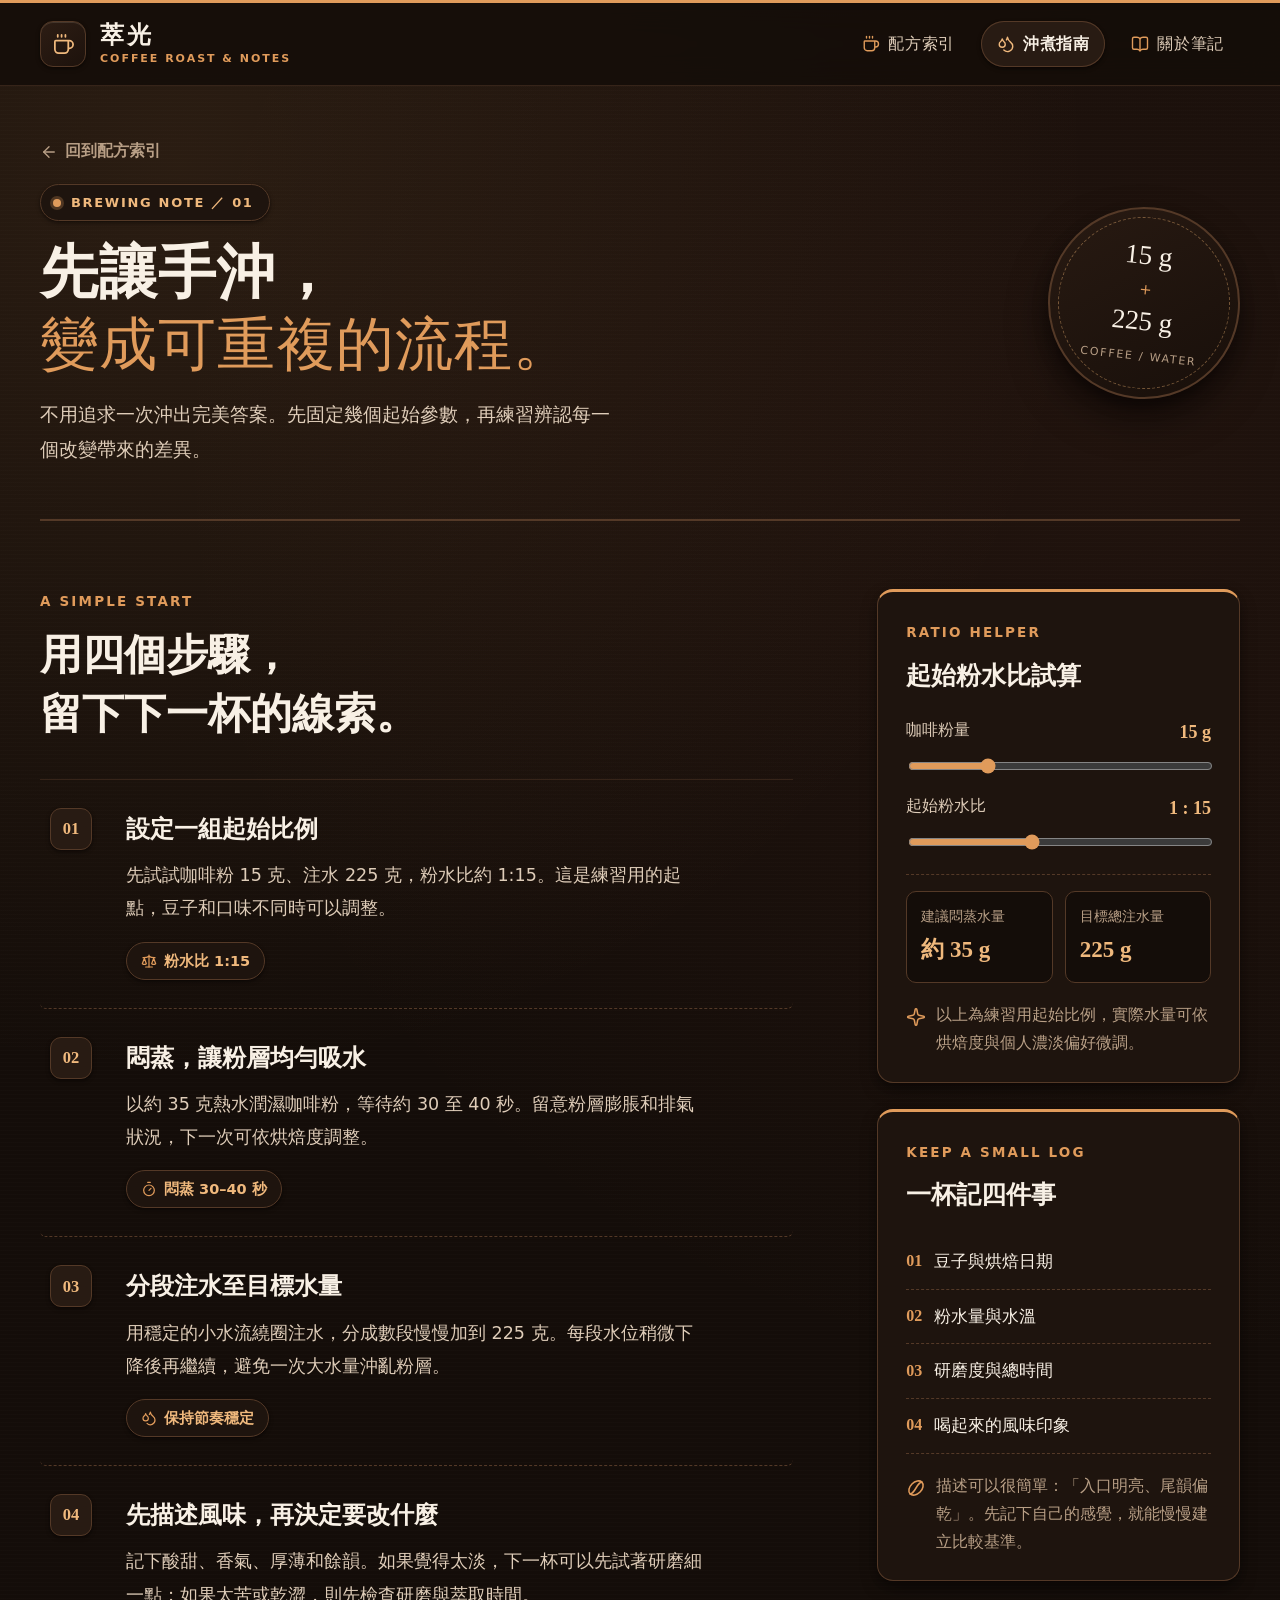
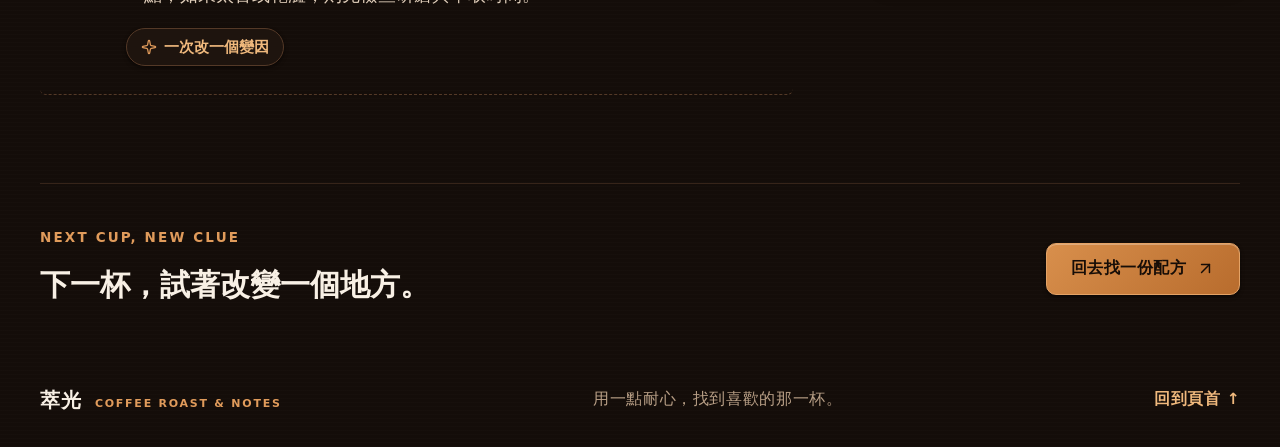
==== commit 90f9cb79: "升級深夜深焙咖啡館暗色主題、全面放大字級並還原品牌首頁標題" ====
--- a/site/brew-guide.html
+++ b/site/brew-guide.html
@@ -3,7 +3,7 @@
 <head>
   <meta charset="utf-8">
   <meta name="viewport" content="width=device-width, initial-scale=1">
-  <meta name="theme-color" content="#f7f2ea">
+  <meta name="theme-color" content="#140d09">
   <meta name="description" content="從粉水比、悶蒸到分段注水，建立一份可以反覆調整的手沖咖啡筆記。">
   <title>手沖入門筆記｜萃光咖啡筆記</title>
   <link rel="stylesheet" href="assets/site.css">
--- a/site/assets/site.css
+++ b/site/assets/site.css
@@ -1,35 +1,36 @@
 :root {
-  color-scheme: light;
-  /* 溫暖拿鐵奶泡與羊皮紙底色（Specialty Café Warmth） */
-  --paper: #f6efe4;
-  --paper-elevated: #fcf8f1;
-  --paper-deep: #eadfcd;
-  --paper-warm: #dfd0b8;
-  /* 深焙濃縮咖啡文字色 */
-  --ink: #241711;
-  --ink-soft: #463024;
-  --muted: #6e5849;
-  --muted-light: #947d6c;
-  /* 細線與木質邊框（Frames X / Untitled UI 結構線條） */
-  --line: #d9cbb7;
-  --line-strong: #bfa98e;
-  /* 咖啡油脂焦糖、深焙胡桃木與果韻鼠尾草點綴 */
-  --espresso: #281810;
-  --roast: #4e3121;
-  --caramel: #9c5e35;
-  --crema: #c89464;
-  --green: #687860;
-  --green-dark: #3f5041;
-  --green-tint: #e7ece1;
-  --berry: #b35a42;
-  --berry-tint: #f4e2da;
-  --cream-tint: #efe3d0;
-  /* Untitled UI / Koala UI 多層次柔和陰影與圓角系統 */
-  --shadow-xs: 0 1px 2px rgba(36, 23, 17, 0.06), 0 1px 3px rgba(36, 23, 17, 0.04);
-  --shadow-sm: 0 4px 12px -2px rgba(36, 23, 17, 0.07), 0 2px 6px -1px rgba(36, 23, 17, 0.04);
-  --shadow-md: 0 16px 36px -6px rgba(36, 23, 17, 0.13), 0 6px 14px -4px rgba(36, 23, 17, 0.07);
-  --shadow-lg: 0 28px 72px -12px rgba(24, 14, 9, 0.36), 0 10px 24px -6px rgba(24, 14, 9, 0.18);
-  --ring-focus: 0 0 0 4px rgba(156, 94, 53, 0.2);
+  color-scheme: dark;
+  /* 深夜咖啡館深焙底色（Dark Roast Espresso & Walnut Surfaces） */
+  --paper: #140d09;
+  --paper-elevated: #1e140e;
+  --paper-deep: #281b13;
+  --paper-warm: #342318;
+  /* 溫潤蒸氣奶泡與燕麥奶文字色（High-Contrast Warm Cream Typography） */
+  --ink: #f8f0e5;
+  --ink-soft: #dfcdb9;
+  --muted: #b89f86;
+  --muted-light: #8e765f;
+  /* 細線與深胡桃木邊框（Frames X / Untitled UI Dark Mode Borders） */
+  --line: #362419;
+  --line-strong: #543927;
+  /* 咖啡油脂焦糖、琥珀金銅與果韻鼠尾草點綴 */
+  --espresso: #f8f0e5;
+  --roast: #e8cbb0;
+  --caramel: #e09b5b;
+  --caramel-strong: #c87d3b;
+  --crema: #f0b97d;
+  --green: #8fb082;
+  --green-dark: #bce0ae;
+  --green-tint: rgba(143, 176, 130, 0.16);
+  --berry: #eb8568;
+  --berry-tint: rgba(235, 133, 104, 0.16);
+  --cream-tint: #2d1f16;
+  /* Untitled UI / Koala UI 深色多層次陰影與圓角系統 */
+  --shadow-xs: 0 2px 4px rgba(5, 3, 2, 0.35), 0 1px 2px rgba(5, 3, 2, 0.25);
+  --shadow-sm: 0 8px 20px -4px rgba(5, 3, 2, 0.48), 0 4px 10px -2px rgba(5, 3, 2, 0.32);
+  --shadow-md: 0 20px 44px -8px rgba(4, 2, 1, 0.65), 0 8px 18px -4px rgba(4, 2, 1, 0.45);
+  --shadow-lg: 0 32px 80px -12px rgba(0, 0, 0, 0.78), 0 12px 28px -6px rgba(0, 0, 0, 0.55);
+  --ring-focus: 0 0 0 4px rgba(224, 155, 91, 0.26);
   --radius-xs: 6px;
   --radius-sm: 10px;
   --radius-md: 16px;
@@ -50,19 +51,19 @@
   margin: 0;
   background-color: var(--paper);
   background-image:
-    radial-gradient(circle at 12% 8%, rgba(156, 94, 53, 0.08), transparent 42%),
-    radial-gradient(circle at 88% 20%, rgba(78, 49, 33, 0.07), transparent 48%),
+    radial-gradient(circle at 14% 8%, rgba(224, 155, 91, 0.11), transparent 42%),
+    radial-gradient(circle at 86% 22%, rgba(179, 90, 66, 0.08), transparent 48%),
     repeating-linear-gradient(
       0deg,
-      rgba(70, 48, 36, 0.011) 0px,
-      rgba(70, 48, 36, 0.011) 1px,
+      rgba(255, 240, 220, 0.012) 0px,
+      rgba(255, 240, 220, 0.012) 1px,
       transparent 1px,
       transparent 4px
     );
   color: var(--ink);
   font-family: var(--sans);
-  font-size: 16px;
-  line-height: 1.75;
+  font-size: 18px;
+  line-height: 1.8;
   -webkit-font-smoothing: antialiased;
 }
 
@@ -81,7 +82,7 @@
 }
 
 .shell {
-  width: min(1160px, calc(100% - 64px));
+  width: min(1200px, calc(100% - 64px));
   margin-inline: auto;
 }
 
@@ -102,11 +103,12 @@
   z-index: 50;
   top: 12px;
   left: 12px;
-  padding: 10px 16px;
+  padding: 10px 18px;
   border-radius: var(--radius-sm);
-  background: var(--espresso);
-  color: #fffdf8;
-  font-size: 14px;
+  background: var(--caramel);
+  color: #160e09;
+  font-size: 15px;
+  font-weight: 600;
   transform: translateY(-160%);
   transition: transform 0.2s ease;
 }
@@ -119,8 +121,8 @@
    PulsoIcon (CityPulso/PulsoIcon) 24×24 Animated SVG Icon System
    ========================================================================== */
 .pulso-icon {
-  width: 18px;
-  height: 18px;
+  width: 20px;
+  height: 20px;
   flex: none;
   fill: none;
   stroke: currentColor;
@@ -432,26 +434,26 @@
 }
 
 /* ==========================================================================
-   Header & Café Signboard Navigation (Untitled UI / Frames X Glass Bar)
+   Header & Café Signboard Navigation (Dark Roast Glass Bar)
    ========================================================================== */
 .site-header {
   position: sticky;
   top: 0;
   z-index: 30;
-  height: 80px;
+  height: 86px;
   display: flex;
   align-items: center;
   justify-content: space-between;
-  background: rgba(246, 239, 228, 0.88);
-  backdrop-filter: blur(14px);
-  -webkit-backdrop-filter: blur(14px);
-  border-top: 4px solid var(--espresso);
+  background: rgba(20, 13, 9, 0.86);
+  backdrop-filter: blur(16px);
+  -webkit-backdrop-filter: blur(16px);
+  border-top: 3px solid var(--caramel);
   border-bottom: 1px solid var(--line);
   width: 100%;
 }
 
 .site-header.shell {
-  padding-inline: max(32px, calc((100% - 1160px) / 2));
+  padding-inline: max(32px, calc((100% - 1200px) / 2));
 }
 
 .header-inner {
@@ -465,38 +467,38 @@
 .brand {
   display: inline-flex;
   align-items: center;
-  gap: 13px;
+  gap: 14px;
   transition: transform 0.18s ease, opacity 0.18s ease;
 }
 
 .brand:hover {
-  opacity: 0.92;
+  opacity: 0.94;
 }
 
 .brand-mark {
   display: grid;
   place-items: center;
-  width: 42px;
-  height: 42px;
-  border: 1.5px solid var(--roast);
-  border-radius: 12px;
-  background: var(--espresso);
-  color: #f6e7d4;
+  width: 46px;
+  height: 46px;
+  border: 1.5px solid var(--line-strong);
+  border-radius: 13px;
+  background: linear-gradient(145deg, #2d1d14 0%, #1d120c 100%);
+  color: var(--caramel);
   box-shadow:
-    inset 0 1px 0 rgba(255, 255, 255, 0.14),
+    inset 0 1px 0 rgba(255, 240, 220, 0.12),
     var(--shadow-xs);
-  transition: transform 0.2s ease, background 0.2s ease;
+  transition: transform 0.2s ease, border-color 0.2s ease;
 }
 
 .brand:hover .brand-mark {
   transform: translateY(-1px);
-  background: var(--roast);
+  border-color: var(--caramel);
 }
 
 .brand-mark svg {
-  width: 21px;
-  height: 21px;
-  stroke: #f6e7d4;
+  width: 23px;
+  height: 23px;
+  stroke: var(--crema);
 }
 
 .brand-copy {
@@ -507,15 +509,15 @@
 
 .brand-copy strong {
   font-family: var(--serif);
-  font-size: 21px;
+  font-size: 24px;
   letter-spacing: 0.12em;
   font-weight: 600;
-  color: var(--espresso);
+  color: var(--ink);
 }
 
 .brand-copy small {
-  margin-top: 3px;
-  font-size: 10px;
+  margin-top: 4px;
+  font-size: 11px;
   letter-spacing: 0.18em;
   color: var(--caramel);
   font-weight: 600;
@@ -523,9 +525,9 @@
 
 .main-nav {
   display: flex;
-  gap: 8px;
-  align-items: center;
-  font-size: 14px;
+  gap: 10px;
+  align-items: center;
+  font-size: 16px;
   letter-spacing: 0.04em;
 }
 
@@ -533,8 +535,8 @@
   position: relative;
   display: inline-flex;
   align-items: center;
-  gap: 7px;
-  padding: 8px 14px;
+  gap: 8px;
+  padding: 9px 16px;
   border-radius: 999px;
   color: var(--ink-soft);
   font-weight: 500;
@@ -542,39 +544,39 @@
 }
 
 .nav-icon {
-  width: 16px;
-  height: 16px;
+  width: 18px;
+  height: 18px;
   color: var(--caramel);
   transition: color 0.18s ease;
 }
 
 .nav-link:hover,
 .nav-link:focus-visible {
-  background: rgba(156, 94, 53, 0.1);
-  color: var(--espresso);
+  background: rgba(224, 155, 91, 0.12);
+  color: var(--ink);
 }
 
 .nav-link.is-current {
-  background: var(--paper-elevated);
-  color: var(--espresso);
+  background: var(--paper-deep);
+  color: var(--ink);
   font-weight: 600;
   box-shadow: var(--shadow-xs), inset 0 0 0 1px var(--line-strong);
 }
 
 .nav-link.is-current .nav-icon {
-  color: var(--espresso);
+  color: var(--crema);
 }
 
 /* ==========================================================================
-   Hero Section — Landify / Untitled UI Editorial Split + Specialty Café Bar
+   Hero Section — Landify / Untitled UI Editorial Split + Midnight Café Bar
    ========================================================================== */
 .hero {
-  min-height: 550px;
+  min-height: 560px;
   display: grid;
-  grid-template-columns: 1.04fr 0.96fr;
+  grid-template-columns: 1.05fr 0.95fr;
   align-items: center;
   gap: 48px;
-  padding-block: 48px 68px;
+  padding-block: 52px 72px;
 }
 
 .hero-copy {
@@ -586,14 +588,14 @@
 .eyebrow-badge {
   display: inline-flex;
   align-items: center;
-  gap: 9px;
-  padding: 5px 13px 5px 10px;
+  gap: 10px;
+  padding: 6px 15px 6px 12px;
   border: 1px solid var(--line-strong);
   border-radius: 999px;
   background: var(--paper-elevated);
   box-shadow: var(--shadow-xs);
-  color: var(--roast);
-  font-size: 11.5px;
+  color: var(--crema);
+  font-size: 13px;
   font-weight: 600;
   letter-spacing: 0.13em;
   text-transform: uppercase;
@@ -602,7 +604,7 @@
 .eyebrow {
   margin: 0;
   color: var(--caramel);
-  font-size: 12px;
+  font-size: 13.5px;
   font-weight: 600;
   letter-spacing: 0.16em;
   text-transform: uppercase;
@@ -614,18 +616,18 @@
   height: 8px;
   background: var(--caramel);
   border-radius: 50%;
-  box-shadow: 0 0 0 3px rgba(156, 94, 53, 0.2);
+  box-shadow: 0 0 0 3px rgba(224, 155, 91, 0.25);
 }
 
 .hero h1,
 .guide-hero h1 {
-  margin: 20px 0 18px;
+  margin: 22px 0 20px;
   font-family: var(--serif);
   font-weight: 600;
   letter-spacing: 0.02em;
   line-height: 1.24;
-  color: var(--espresso);
-  font-size: clamp(38px, 4.6vw, 56px);
+  color: var(--ink);
+  font-size: clamp(44px, 5.2vw, 66px);
 }
 
 .hero h1 em,
@@ -637,10 +639,10 @@
 }
 
 .hero-description {
-  max-width: 470px;
+  max-width: 520px;
   margin: 0;
   color: var(--ink-soft);
-  font-size: 16px;
+  font-size: 18.5px;
   line-height: 1.88;
 }
 
@@ -648,34 +650,35 @@
 .hero-roast-tags {
   display: flex;
   flex-wrap: wrap;
-  gap: 9px;
-  margin-top: 22px;
+  gap: 10px;
+  margin-top: 24px;
 }
 
 .roast-tag {
   display: inline-flex;
   align-items: center;
-  gap: 7px;
-  padding: 5px 12px;
-  border: 1px solid var(--line);
+  gap: 8px;
+  padding: 6px 14px;
+  border: 1px solid var(--line-strong);
   border-radius: 999px;
   background: var(--paper-elevated);
   box-shadow: var(--shadow-xs);
   color: var(--ink-soft);
-  font-size: 12.5px;
+  font-size: 14.5px;
   font-weight: 500;
   transition: border-color 0.18s ease, transform 0.18s ease, background 0.18s ease;
 }
 
 .roast-tag .pulso-icon {
-  width: 15px;
-  height: 15px;
+  width: 17px;
+  height: 17px;
   color: var(--caramel);
 }
 
 .roast-tag:hover {
   border-color: var(--caramel);
-  background: #fffdf9;
+  background: var(--paper-deep);
+  color: var(--ink);
   transform: translateY(-1px);
 }
 
@@ -683,21 +686,21 @@
   display: flex;
   flex-wrap: wrap;
   align-items: center;
-  gap: 14px;
-  margin-top: 28px;
+  gap: 16px;
+  margin-top: 32px;
 }
 
 /* Untitled UI / Frames X Button System */
 .button {
-  min-height: 46px;
+  min-height: 52px;
   display: inline-flex;
   gap: 10px;
   align-items: center;
   justify-content: center;
-  padding: 0 20px;
+  padding: 0 24px;
   border: 1px solid transparent;
   border-radius: var(--radius-sm);
-  font-size: 14.5px;
+  font-size: 16px;
   font-weight: 600;
   letter-spacing: 0.03em;
   cursor: pointer;
@@ -710,8 +713,8 @@
 }
 
 .button .pulso-icon {
-  width: 17px;
-  height: 17px;
+  width: 19px;
+  height: 19px;
 }
 
 .button:hover {
@@ -724,30 +727,31 @@
 }
 
 .button-dark {
-  background: var(--espresso);
-  color: #fcf7ef;
-  border-color: var(--espresso);
+  background: linear-gradient(135deg, #d88f4c 0%, #b86c2d 100%);
+  color: #160d07;
+  border-color: #e4a366;
   box-shadow:
-    inset 0 1px 0 rgba(255, 255, 255, 0.14),
+    inset 0 1px 0 rgba(255, 255, 255, 0.28),
     var(--shadow-xs);
 }
 
 .button-dark:hover {
-  background: var(--caramel);
-  border-color: var(--caramel);
+  background: linear-gradient(135deg, #e59f5d 0%, #c87b39 100%);
+  border-color: #f0b97d;
+  color: #120a05;
 }
 
 .button-secondary {
   background: var(--paper-elevated);
-  color: var(--espresso);
+  color: var(--ink);
   border-color: var(--line-strong);
   box-shadow: var(--shadow-xs);
 }
 
 .button-secondary:hover {
   border-color: var(--caramel);
-  background: #fffdf9;
-  color: var(--caramel);
+  background: var(--paper-deep);
+  color: var(--crema);
 }
 
 .text-link,
@@ -755,8 +759,8 @@
 .back-link {
   display: inline-flex;
   align-items: center;
-  gap: 6px;
-  font-size: 14.5px;
+  gap: 7px;
+  font-size: 16px;
   font-weight: 600;
   color: var(--roast);
   transition: color 0.18s ease, transform 0.18s ease;
@@ -772,32 +776,32 @@
   display: flex;
   align-items: center;
   gap: 12px;
-  margin-top: 36px;
+  margin-top: 38px;
   color: var(--muted);
-  font-size: 13px;
+  font-size: 15px;
   letter-spacing: 0.05em;
 }
 
 .note-line {
-  width: 32px;
+  width: 36px;
   height: 1.5px;
   background: var(--caramel);
 }
 
 /* Café Bar Visual Showcase (Landify Floating Cards) */
 .hero-art {
-  min-height: 446px;
+  min-height: 460px;
   position: relative;
   display: grid;
   place-items: center;
   overflow: hidden;
-  border: 1px solid #4a3222;
+  border: 1px solid var(--line-strong);
   border-radius: var(--radius-lg);
   background:
-    radial-gradient(circle at 72% 24%, rgba(212, 148, 90, 0.28), transparent 52%),
-    radial-gradient(circle at 22% 80%, rgba(156, 94, 53, 0.24), transparent 55%),
-    linear-gradient(155deg, #2d1c13 0%, #1e120c 62%, #382317 100%);
-  box-shadow: var(--shadow-md), inset 0 0 0 6px rgba(246, 239, 228, 0.06);
+    radial-gradient(circle at 72% 24%, rgba(224, 155, 91, 0.26), transparent 52%),
+    radial-gradient(circle at 22% 80%, rgba(179, 90, 66, 0.2), transparent 55%),
+    linear-gradient(155deg, #281911 0%, #170e09 62%, #311e14 100%);
+  box-shadow: var(--shadow-md), inset 0 0 0 1px rgba(255, 235, 210, 0.06);
 }
 
 .art-sun {
@@ -807,16 +811,16 @@
   width: 200px;
   height: 200px;
   border-radius: 50%;
-  background: radial-gradient(circle, rgba(224, 169, 109, 0.28) 0%, rgba(224, 169, 109, 0.04) 70%);
-  border: 1px dashed rgba(224, 169, 109, 0.25);
+  background: radial-gradient(circle, rgba(224, 169, 109, 0.26) 0%, rgba(224, 169, 109, 0.03) 70%);
+  border: 1px dashed rgba(224, 169, 109, 0.26);
 }
 
 .hero-cup {
   position: relative;
   z-index: 1;
-  width: min(90%, 410px);
+  width: min(90%, 416px);
   margin-top: 16px;
-  filter: drop-shadow(0 18px 28px rgba(10, 5, 2, 0.45));
+  filter: drop-shadow(0 20px 32px rgba(0, 0, 0, 0.6));
 }
 
 .art-stamp {
@@ -826,32 +830,32 @@
   left: 22px;
   display: inline-flex;
   align-items: center;
-  gap: 11px;
-  padding: 10px 14px;
-  border: 1px solid rgba(224, 169, 109, 0.32);
+  gap: 12px;
+  padding: 11px 16px;
+  border: 1px solid rgba(224, 169, 109, 0.35);
   border-radius: var(--radius-sm);
-  background: rgba(34, 21, 14, 0.78);
+  background: rgba(24, 15, 10, 0.82);
   backdrop-filter: blur(8px);
   -webkit-backdrop-filter: blur(8px);
-  color: #f3e4d0;
-  box-shadow: 0 10px 24px rgba(12, 6, 3, 0.35);
+  color: #f6e7d3;
+  box-shadow: 0 10px 24px rgba(0, 0, 0, 0.45);
 }
 
 .stamp-icon {
-  width: 34px;
-  height: 34px;
+  width: 38px;
+  height: 38px;
   display: grid;
   place-items: center;
-  border-radius: 8px;
-  background: rgba(200, 148, 100, 0.18);
-  border: 1px solid rgba(224, 169, 109, 0.32);
-  color: #e6b885;
+  border-radius: 9px;
+  background: rgba(224, 155, 91, 0.18);
+  border: 1px solid rgba(224, 169, 109, 0.35);
+  color: var(--crema);
 }
 
 .art-stamp strong {
   display: block;
   font-family: var(--serif);
-  font-size: 11.5px;
+  font-size: 13px;
   letter-spacing: 0.12em;
   line-height: 1.25;
 }
@@ -860,8 +864,8 @@
   display: block;
   margin-top: 3px;
   font-family: var(--sans);
-  font-size: 11px;
-  color: #ddb07d;
+  font-size: 12px;
+  color: var(--caramel);
   letter-spacing: 0.06em;
 }
 
@@ -872,29 +876,29 @@
   bottom: 20px;
   display: inline-flex;
   align-items: center;
-  gap: 7px;
-  padding: 6px 14px;
+  gap: 8px;
+  padding: 7px 16px;
   border-radius: 999px;
-  background: rgba(252, 248, 241, 0.12);
+  background: rgba(24, 15, 10, 0.78);
   backdrop-filter: blur(6px);
-  border: 1px solid rgba(224, 169, 109, 0.28);
-  color: #f2e2cd;
+  border: 1px solid rgba(224, 169, 109, 0.3);
+  color: #f4e4cf;
   font-family: var(--serif);
-  font-size: 13px;
+  font-size: 14.5px;
   letter-spacing: 0.06em;
 }
 
 .art-caption .pulso-icon {
-  width: 15px;
-  height: 15px;
-  color: #e6b885;
+  width: 16px;
+  height: 16px;
+  color: var(--crema);
 }
 
 /* ==========================================================================
    Café Menu Board — Recipe Index Section (Sort UI / Koala UI Card System)
    ========================================================================== */
 .recipe-section {
-  padding-block: 76px 96px;
+  padding-block: 78px 98px;
   border-top: 2px double var(--line-strong);
 }
 
@@ -912,22 +916,22 @@
 
 .section-heading h2,
 .about-section h2 {
-  margin: 10px 0 6px;
+  margin: 10px 0 8px;
   font-family: var(--serif);
-  font-size: clamp(28px, 3.2vw, 38px);
-  font-weight: 600;
-  color: var(--espresso);
+  font-size: clamp(34px, 3.8vw, 46px);
+  font-weight: 600;
+  color: var(--ink);
   letter-spacing: 0.03em;
 }
 
 .section-intro {
   margin: 0;
-  color: var(--muted);
-  font-size: 15.5px;
+  color: var(--ink-soft);
+  font-size: 18px;
 }
 
 .all-link {
-  padding: 7px 14px;
+  padding: 9px 18px;
   border: 1px solid var(--line-strong);
   border-radius: 999px;
   background: var(--paper-elevated);
@@ -936,17 +940,17 @@
 
 .all-link:hover {
   border-color: var(--caramel);
-  background: #fffdf9;
+  background: var(--paper-deep);
 }
 
 /* Search & Category Filter Bar (Sort UI Control Bar) */
 .recipe-tools {
-  margin-top: 30px;
-  padding: 14px 18px;
+  margin-top: 32px;
+  padding: 16px 20px;
   display: flex;
   align-items: center;
   justify-content: space-between;
-  gap: 16px;
+  gap: 18px;
   border: 1px solid var(--line-strong);
   border-radius: var(--radius-md);
   background: var(--paper-elevated);
@@ -956,21 +960,21 @@
 .search-box {
   display: flex;
   align-items: center;
-  gap: 10px;
-  width: min(370px, 100%);
-  padding: 7px 13px;
-  border: 1px solid var(--line);
+  gap: 12px;
+  width: min(410px, 100%);
+  padding: 9px 15px;
+  border: 1px solid var(--line-strong);
   border-radius: var(--radius-sm);
   background: var(--paper);
   color: var(--muted);
-  box-shadow: inset 0 1px 2px rgba(36, 23, 17, 0.03);
+  box-shadow: inset 0 1px 3px rgba(0, 0, 0, 0.35);
   transition: border-color 0.18s ease, box-shadow 0.18s ease, background 0.18s ease;
 }
 
 .search-box svg {
   flex: none;
-  width: 17px;
-  height: 17px;
+  width: 19px;
+  height: 19px;
   color: var(--caramel);
 }
 
@@ -981,7 +985,7 @@
   border: 0;
   background: transparent;
   color: var(--ink);
-  font-size: 14.5px;
+  font-size: 16.5px;
 }
 
 .search-box input::placeholder {
@@ -990,22 +994,22 @@
 
 .search-box:focus-within {
   border-color: var(--caramel);
-  background: #fffdf9;
-  color: var(--roast);
+  background: #19100b;
+  color: var(--ink);
   box-shadow: var(--ring-focus);
 }
 
 .search-clear {
   display: inline-grid;
   place-items: center;
-  width: 22px;
-  height: 22px;
+  width: 24px;
+  height: 24px;
   padding: 0;
   border: 0;
   border-radius: 50%;
   background: var(--paper-deep);
-  color: var(--muted);
-  font-size: 14px;
+  color: var(--ink-soft);
+  font-size: 15px;
   line-height: 1;
   cursor: pointer;
 }
@@ -1020,14 +1024,14 @@
 }
 
 .search-box kbd {
-  min-width: 24px;
-  padding: 2px 6px;
-  border: 1px solid var(--line);
+  min-width: 26px;
+  padding: 2px 7px;
+  border: 1px solid var(--line-strong);
   border-radius: 5px;
   background: var(--paper-elevated);
   box-shadow: 0 1px 0 var(--line);
   text-align: center;
-  font: 11.5px var(--sans);
+  font: 12.5px var(--sans);
   font-weight: 600;
   color: var(--muted);
 }
@@ -1035,37 +1039,37 @@
 .filter-list {
   display: flex;
   flex-wrap: wrap;
-  gap: 7px;
+  gap: 8px;
 }
 
 .filter-chip {
-  min-height: 38px;
+  min-height: 44px;
   display: inline-flex;
   align-items: center;
-  gap: 7px;
-  padding: 0 13px;
-  border: 1px solid var(--line);
+  gap: 8px;
+  padding: 0 16px;
+  border: 1px solid var(--line-strong);
   border-radius: var(--radius-sm);
   background: var(--paper);
   color: var(--ink-soft);
   cursor: pointer;
-  font-size: 13.5px;
+  font-size: 15.5px;
   font-weight: 500;
   transition: all 0.18s cubic-bezier(0.22, 1, 0.36, 1);
 }
 
 .chip-icon {
-  width: 15px;
-  height: 15px;
+  width: 17px;
+  height: 17px;
   color: var(--caramel);
   transition: color 0.18s ease;
 }
 
 .filter-chip span {
-  padding: 1px 6px;
+  padding: 2px 7px;
   border-radius: 999px;
-  background: rgba(78, 49, 33, 0.08);
-  font-size: 11.5px;
+  background: rgba(255, 240, 220, 0.08);
+  font-size: 13px;
   font-weight: 600;
   color: var(--muted);
   font-variant-numeric: tabular-nums;
@@ -1073,48 +1077,49 @@
 
 .filter-chip:hover {
   border-color: var(--caramel);
-  background: #fffdf9;
-  color: var(--espresso);
+  background: var(--paper-deep);
+  color: var(--ink);
   transform: translateY(-1px);
   box-shadow: var(--shadow-xs);
 }
 
 .filter-chip.is-active {
-  border-color: var(--espresso);
-  background: var(--espresso);
-  color: #fcf7ef;
-  box-shadow: 0 4px 12px rgba(40, 24, 16, 0.2);
+  border-color: #e4a366;
+  background: linear-gradient(135deg, #d88f4c 0%, #b86c2d 100%);
+  color: #160d07;
+  font-weight: 600;
+  box-shadow: 0 4px 14px rgba(216, 143, 76, 0.28);
 }
 
 .filter-chip.is-active .chip-icon {
-  color: #e6b885;
+  color: #160d07;
 }
 
 .filter-chip.is-active span {
-  background: rgba(255, 255, 255, 0.15);
-  color: #f4dec4;
+  background: rgba(22, 13, 7, 0.22);
+  color: #fff6ea;
 }
 
 .results-bar {
   display: flex;
   align-items: center;
   justify-content: space-between;
-  margin: 18px 4px 16px;
+  margin: 20px 4px 18px;
 }
 
 .results-count {
   margin: 0;
   color: var(--muted);
-  font-size: 13.5px;
+  font-size: 15.5px;
   font-weight: 500;
   letter-spacing: 0.03em;
 }
 
-/* Café Menu Cards (Untitled UI / Koala UI Structured Cards) */
+/* Café Menu Cards (Untitled UI / Koala UI Structured Dark Cards) */
 .recipe-grid {
   display: grid;
   grid-template-columns: repeat(3, minmax(0, 1fr));
-  gap: 24px;
+  gap: 26px;
 }
 
 .recipe-card {
@@ -1123,8 +1128,8 @@
   display: flex;
   flex-direction: column;
   overflow: hidden;
-  border: 1px solid var(--line);
-  border-top: 3px solid var(--roast);
+  border: 1px solid var(--line-strong);
+  border-top: 3px solid var(--caramel);
   border-radius: var(--radius-md);
   background: var(--paper-elevated);
   box-shadow: var(--shadow-sm);
@@ -1146,7 +1151,7 @@
 }
 
 .recipe-card.accent-cream {
-  border-top-color: var(--roast);
+  border-top-color: var(--crema);
 }
 
 .recipe-card:hover {
@@ -1167,7 +1172,7 @@
 }
 
 .card-art {
-  height: 174px;
+  height: 186px;
   position: relative;
   display: grid;
   place-items: center;
@@ -1175,50 +1180,50 @@
   border-bottom: 1px solid var(--line);
 }
 
-/* 莓果果韻特調（淺中焙果香調） */
+/* 莓果果韻特調（深色酒紅烘焙調） */
 .accent-rose .card-art {
   background:
-    radial-gradient(circle at 75% 25%, rgba(179, 90, 66, 0.16), transparent 55%),
-    linear-gradient(135deg, #f5e5dd 0%, #e8cfc2 100%);
-}
-
-/* 焦糖胡桃手沖／冰鎮（琥珀拿鐵調） */
+    radial-gradient(circle at 75% 25%, rgba(235, 133, 104, 0.24), transparent 58%),
+    linear-gradient(135deg, #321b15 0%, #22130f 100%);
+}
+
+/* 焦糖胡桃手沖／冰鎮（深色琥珀濃縮調） */
 .accent-sage .card-art {
   background:
-    radial-gradient(circle at 75% 25%, rgba(156, 94, 53, 0.18), transparent 55%),
-    linear-gradient(135deg, #f1e5d3 0%, #e1ccb2 100%);
-}
-
-/* 濃醇燕麥奶油（絲滑奶泡調） */
+    radial-gradient(circle at 75% 25%, rgba(224, 155, 91, 0.24), transparent 58%),
+    linear-gradient(135deg, #2e1f13 0%, #1f140d 100%);
+}
+
+/* 濃醇燕麥奶油（深色胡桃可可調） */
 .accent-cream .card-art {
   background:
-    radial-gradient(circle at 75% 25%, rgba(78, 49, 33, 0.14), transparent 55%),
-    linear-gradient(135deg, #f6ede0 0%, #e7d8c2 100%);
+    radial-gradient(circle at 75% 25%, rgba(240, 185, 125, 0.2), transparent 58%),
+    linear-gradient(135deg, #2b1e16 0%, #1d140f 100%);
 }
 
 .card-art-label {
   position: absolute;
   z-index: 2;
-  top: 13px;
-  left: 14px;
+  top: 14px;
+  left: 15px;
   display: inline-flex;
   align-items: center;
-  gap: 5px;
-  padding: 4px 10px;
-  border: 1px solid rgba(70, 48, 36, 0.14);
+  gap: 6px;
+  padding: 5px 12px;
+  border: 1px solid rgba(240, 185, 125, 0.28);
   border-radius: 999px;
-  background: rgba(252, 248, 241, 0.92);
+  background: rgba(20, 13, 9, 0.82);
   backdrop-filter: blur(6px);
   box-shadow: var(--shadow-xs);
-  color: var(--espresso);
-  font-size: 12px;
+  color: var(--ink);
+  font-size: 13.5px;
   font-weight: 600;
   letter-spacing: 0.05em;
 }
 
 .card-art-label .pulso-icon {
-  width: 14px;
-  height: 14px;
+  width: 15px;
+  height: 15px;
   color: var(--caramel);
 }
 
@@ -1227,21 +1232,22 @@
   z-index: 2;
   top: 15px;
   right: 15px;
-  padding: 2px 8px;
+  padding: 3px 9px;
   border-radius: 6px;
-  background: rgba(36, 23, 17, 0.07);
+  background: rgba(20, 13, 9, 0.65);
+  border: 1px solid rgba(240, 185, 125, 0.16);
   font-family: var(--serif);
-  color: var(--roast);
-  font-size: 11.5px;
+  color: var(--crema);
+  font-size: 13px;
   font-weight: 600;
   letter-spacing: 0.06em;
 }
 
 .card-orbit {
   position: absolute;
-  width: 152px;
-  height: 152px;
-  border: 1px solid rgba(78, 49, 33, 0.14);
+  width: 156px;
+  height: 156px;
+  border: 1px solid rgba(240, 185, 125, 0.14);
   border-radius: 50%;
   transition: transform 0.35s ease;
 }
@@ -1251,8 +1257,8 @@
 }
 
 .orbit-two {
-  width: 108px;
-  height: 108px;
+  width: 112px;
+  height: 112px;
   border-style: dashed;
   transform: translate(12px, -6px);
 }
@@ -1268,24 +1274,24 @@
 .card-illustration {
   position: relative;
   z-index: 1;
-  width: 90px;
-  height: 90px;
+  width: 96px;
+  height: 96px;
   margin-top: 14px;
-  filter: drop-shadow(0 6px 12px rgba(44, 27, 18, 0.12));
+  filter: drop-shadow(0 8px 16px rgba(0, 0, 0, 0.45));
   transition: transform 0.28s cubic-bezier(0.22, 1, 0.36, 1);
 }
 
 .recipe-card:hover .card-illustration {
-  transform: translateY(-4px) scale(1.03) rotate(-1.5deg);
+  transform: translateY(-4px) scale(1.04) rotate(-1.5deg);
 }
 
 .card-art-mark {
   position: absolute;
   right: 16px;
   bottom: 4px;
-  color: rgba(78, 49, 33, 0.1);
+  color: rgba(240, 185, 125, 0.08);
   font-family: var(--serif);
-  font-size: 64px;
+  font-size: 68px;
   line-height: 1;
   user-select: none;
 }
@@ -1294,32 +1300,32 @@
   flex: 1;
   display: flex;
   flex-direction: column;
-  padding: 18px 20px 16px;
+  padding: 22px 24px 20px;
 }
 
 .card-meta {
   display: flex;
   flex-wrap: wrap;
   align-items: center;
-  gap: 6px;
+  gap: 8px;
 }
 
 .meta-badge {
   display: inline-flex;
   align-items: center;
-  gap: 5px;
-  padding: 2px 8px;
-  border-radius: 6px;
-  background: var(--paper);
-  border: 1px solid rgba(191, 169, 142, 0.45);
+  gap: 6px;
+  padding: 3px 10px;
+  border-radius: 7px;
+  background: var(--paper-deep);
+  border: 1px solid var(--line-strong);
   color: var(--ink-soft);
-  font-size: 12px;
+  font-size: 14px;
   font-weight: 500;
 }
 
 .meta-badge .pulso-icon {
-  width: 13.5px;
-  height: 13.5px;
+  width: 15px;
+  height: 15px;
   color: var(--caramel);
 }
 
@@ -1336,22 +1342,22 @@
 
 .card-status-tag {
   margin-left: auto;
-  padding: 2px 8px;
+  padding: 3px 10px;
   border: 1px dashed var(--berry);
   border-radius: 999px;
   background: var(--berry-tint);
   color: var(--berry);
-  font-size: 11px;
+  font-size: 13px;
   font-weight: 600;
 }
 
 .card-body h3 {
-  margin: 10px 0 6px;
+  margin: 12px 0 8px;
   font-family: var(--serif);
-  font-size: 21.5px;
+  font-size: 25px;
   font-weight: 600;
   letter-spacing: 0.02em;
-  color: var(--espresso);
+  color: var(--ink);
   transition: color 0.18s ease;
 }
 
@@ -1360,32 +1366,32 @@
 }
 
 .card-body > p {
-  margin: 0 0 14px;
+  margin: 0 0 16px;
   color: var(--ink-soft);
-  font-size: 14.5px;
-  line-height: 1.72;
+  font-size: 16.5px;
+  line-height: 1.76;
 }
 
 .card-ingredients-preview {
   display: flex;
   flex-wrap: wrap;
-  gap: 6px;
+  gap: 7px;
   margin-top: auto;
-  padding-bottom: 14px;
+  padding-bottom: 16px;
 }
 
 .card-ingredient-pill {
-  padding: 3px 9px;
-  border: 1px solid rgba(191, 169, 142, 0.5);
-  border-radius: 6px;
+  padding: 4px 11px;
+  border: 1px solid var(--line-strong);
+  border-radius: 7px;
   background: var(--paper);
   color: var(--ink-soft);
-  font-size: 12px;
+  font-size: 14px;
 }
 
 .card-ingredient-pill.is-more {
   background: var(--paper-deep);
-  color: var(--roast);
+  color: var(--crema);
   font-weight: 600;
 }
 
@@ -1394,55 +1400,55 @@
   align-items: center;
   justify-content: space-between;
   gap: 12px;
-  padding-top: 12px;
+  padding-top: 14px;
   border-top: 1px dashed var(--line-strong);
 }
 
 .card-yield-text {
   display: inline-flex;
   align-items: center;
-  gap: 6px;
+  gap: 7px;
   color: var(--muted);
-  font-size: 12.5px;
+  font-size: 14.5px;
   font-weight: 500;
 }
 
 .card-yield-text .pulso-icon {
-  width: 14px;
-  height: 14px;
+  width: 16px;
+  height: 16px;
   color: var(--caramel);
 }
 
 .card-open {
   display: inline-flex;
   align-items: center;
-  gap: 7px;
+  gap: 8px;
   padding: 0;
   border: 0;
   background: transparent;
-  color: var(--roast);
+  color: var(--crema);
   cursor: pointer;
-  font-size: 13.5px;
+  font-size: 15.5px;
   font-weight: 600;
   letter-spacing: 0.04em;
   white-space: nowrap;
 }
 
 .card-open-icon {
-  width: 28px;
-  height: 28px;
+  width: 32px;
+  height: 32px;
   display: inline-grid;
   place-items: center;
   border-radius: 50%;
   border: 1px solid var(--line-strong);
-  background: var(--paper);
-  color: var(--espresso);
+  background: var(--paper-deep);
+  color: var(--crema);
   transition: background 0.2s ease, border-color 0.2s ease, color 0.2s ease, transform 0.2s ease;
 }
 
 .card-open-icon .pulso-icon {
-  width: 15px;
-  height: 15px;
+  width: 16px;
+  height: 16px;
 }
 
 .recipe-card:hover .card-open {
@@ -1450,16 +1456,16 @@
 }
 
 .recipe-card:hover .card-open-icon {
-  background: var(--espresso);
-  border-color: var(--espresso);
-  color: #fcf7ef;
+  background: var(--caramel);
+  border-color: var(--caramel);
+  color: #160d07;
 }
 
 .empty-state {
-  padding: 56px 24px;
+  padding: 60px 24px;
   border: 1px dashed var(--line-strong);
   border-radius: var(--radius-md);
-  background: rgba(252, 248, 241, 0.75);
+  background: var(--paper-elevated);
   text-align: center;
   color: var(--muted);
 }
@@ -1469,35 +1475,35 @@
 }
 
 .empty-icon {
-  width: 52px;
-  height: 52px;
+  width: 56px;
+  height: 56px;
   margin-inline: auto;
-  margin-bottom: 10px;
+  margin-bottom: 12px;
   display: grid;
   place-items: center;
   border-radius: 14px;
   border: 1px solid var(--line-strong);
-  background: var(--paper-elevated);
+  background: var(--paper-deep);
   color: var(--caramel);
   box-shadow: var(--shadow-xs);
 }
 
 .empty-icon .pulso-icon {
-  width: 24px;
-  height: 24px;
+  width: 26px;
+  height: 26px;
 }
 
 .empty-state h3 {
   margin: 6px 0 8px;
   font-family: var(--serif);
-  font-size: 22px;
-  font-weight: 600;
-  color: var(--espresso);
+  font-size: 25px;
+  font-weight: 600;
+  color: var(--ink);
 }
 
 .empty-state p {
-  margin: 0 0 18px;
-  font-size: 14.5px;
+  margin: 0 0 20px;
+  font-size: 16.5px;
 }
 
 /* ==========================================================================
@@ -1505,149 +1511,150 @@
    ========================================================================== */
 .method-band {
   background:
-    radial-gradient(circle at 82% 20%, rgba(200, 148, 100, 0.15), transparent 48%),
-    linear-gradient(160deg, #271810 0%, #1b100b 100%);
-  color: #f6efe4;
-  border-block: 1px solid #3d271b;
+    radial-gradient(circle at 82% 20%, rgba(224, 155, 91, 0.14), transparent 48%),
+    linear-gradient(160deg, #1d120c 0%, #100a06 100%);
+  color: var(--ink);
+  border-block: 1px solid var(--line-strong);
 }
 
 .method-inner {
-  min-height: 440px;
+  min-height: 460px;
   display: grid;
   grid-template-columns: 0.92fr 1.08fr;
   align-items: center;
   gap: 8%;
-  padding-block: 76px;
+  padding-block: 80px;
 }
 
 .method-copy .eyebrow {
-  color: #ddb07d;
+  color: var(--crema);
 }
 
 .method-copy .eyebrow span {
-  color: #9e7d62;
+  color: var(--muted-light);
 }
 
 .method-copy h2 {
-  margin: 14px 0 14px;
+  margin: 14px 0 16px;
   font-family: var(--serif);
-  font-size: clamp(32px, 3.8vw, 46px);
+  font-size: clamp(36px, 4.2vw, 52px);
   font-weight: 500;
   line-height: 1.32;
-  color: #fcf7ef;
+  color: var(--ink);
 }
 
 .method-copy h2 em {
-  color: #e2b079;
+  color: var(--caramel);
 }
 
 .method-copy > p:not(.eyebrow) {
-  max-width: 400px;
+  max-width: 430px;
   margin: 0;
-  color: #cbb8a6;
-  font-size: 15.5px;
+  color: var(--ink-soft);
+  font-size: 18px;
   line-height: 1.9;
 }
 
 .button-outline {
-  margin-top: 26px;
-  border-color: var(--roast);
-  background: rgba(252, 248, 241, 0.65);
-  color: var(--espresso);
+  margin-top: 28px;
+  border-color: var(--line-strong);
+  background: var(--paper-elevated);
+  color: var(--ink);
 }
 
 .button-outline:hover {
-  background: var(--espresso);
-  color: #fffdf8;
+  background: var(--caramel);
+  border-color: var(--caramel);
+  color: #160d07;
 }
 
 .method-band .button-outline {
-  border-color: rgba(200, 148, 100, 0.55);
-  background: rgba(200, 148, 100, 0.14);
+  border-color: rgba(224, 155, 91, 0.55);
+  background: rgba(224, 155, 91, 0.14);
   color: #f9ecdc;
 }
 
 .method-band .button-outline:hover {
-  background: #c89464;
-  border-color: #c89464;
-  color: #1e120b;
+  background: var(--caramel);
+  border-color: var(--caramel);
+  color: #160d07;
 }
 
 .method-steps {
-  border-top: 1px solid rgba(200, 148, 100, 0.24);
+  border-top: 1px solid rgba(224, 155, 91, 0.24);
 }
 
 .method-step {
-  min-height: 98px;
+  min-height: 108px;
   display: grid;
-  grid-template-columns: 50px 1fr 40px;
-  align-items: center;
-  gap: 14px;
-  padding: 18px 12px;
-  border-bottom: 1px solid rgba(200, 148, 100, 0.24);
+  grid-template-columns: 54px 1fr 44px;
+  align-items: center;
+  gap: 16px;
+  padding: 20px 14px;
+  border-bottom: 1px solid rgba(224, 155, 91, 0.24);
   border-radius: var(--radius-xs);
   transition: background 0.2s ease;
 }
 
 .method-step:hover {
-  background: rgba(255, 255, 255, 0.03);
+  background: rgba(255, 240, 220, 0.04);
 }
 
 .step-number {
   align-self: start;
   padding-top: 4px;
-  color: #e2b079;
+  color: var(--caramel);
   font-family: var(--serif);
-  font-size: 16px;
+  font-size: 18px;
   font-weight: 600;
 }
 
 .method-step h3 {
-  margin: 0 0 4px;
+  margin: 0 0 6px;
   font-family: var(--serif);
-  font-size: 19px;
+  font-size: 22px;
   font-weight: 500;
-  color: #fcf7ef;
+  color: var(--ink);
 }
 
 .method-step p {
   margin: 0;
-  color: #c5b19e;
-  font-size: 14.5px;
+  color: var(--ink-soft);
+  font-size: 16.5px;
 }
 
 .step-mark {
-  width: 36px;
-  height: 36px;
+  width: 40px;
+  height: 40px;
   display: grid;
   place-items: center;
   border-radius: 10px;
-  border: 1px solid rgba(226, 176, 121, 0.24);
-  background: rgba(226, 176, 121, 0.1);
-  color: #e2b079;
+  border: 1px solid rgba(224, 155, 91, 0.28);
+  background: rgba(224, 155, 91, 0.12);
+  color: var(--crema);
 }
 
 .step-mark .pulso-icon {
-  width: 18px;
-  height: 18px;
+  width: 20px;
+  height: 20px;
 }
 
 /* ==========================================================================
    About Section & Footer
    ========================================================================== */
 .about-section {
-  min-height: 230px;
+  min-height: 240px;
   display: grid;
-  grid-template-columns: 74px 1fr 1.1fr;
-  align-items: center;
-  gap: 28px;
-  padding-block: 48px;
+  grid-template-columns: 80px 1fr 1.15fr;
+  align-items: center;
+  gap: 30px;
+  padding-block: 54px;
   border-bottom: 1px solid var(--line);
 }
 
 .about-mark {
-  width: 60px;
-  height: 60px;
+  width: 64px;
+  height: 64px;
   display: grid;
   place-items: center;
   border: 1.5px solid var(--line-strong);
@@ -1658,21 +1665,21 @@
 }
 
 .about-mark .pulso-icon {
-  width: 26px;
-  height: 26px;
+  width: 28px;
+  height: 28px;
 }
 
 .about-section h2 {
-  font-size: clamp(24px, 2.6vw, 30px);
-  line-height: 1.45;
+  font-size: clamp(28px, 3vw, 34px);
+  line-height: 1.42;
 }
 
 .about-copy {
-  max-width: 460px;
+  max-width: 500px;
   justify-self: end;
   margin: 0;
   color: var(--ink-soft);
-  font-size: 15px;
+  font-size: 17px;
   line-height: 1.9;
 }
 
@@ -1681,27 +1688,27 @@
 }
 
 .site-footer {
-  min-height: 88px;
+  min-height: 94px;
   display: flex;
   align-items: center;
   justify-content: space-between;
   gap: 20px;
   color: var(--muted);
-  font-size: 13.5px;
+  font-size: 15.5px;
   letter-spacing: 0.04em;
 }
 
 .footer-brand {
-  color: var(--espresso);
+  color: var(--ink);
   font-family: var(--serif);
-  font-size: 18px;
+  font-size: 20px;
   font-weight: 600;
 }
 
 .footer-brand span {
   margin-left: 8px;
   color: var(--caramel);
-  font: 10px var(--sans);
+  font: 11px var(--sans);
   font-weight: 600;
   letter-spacing: 0.16em;
 }
@@ -1711,7 +1718,7 @@
 }
 
 .back-top {
-  color: var(--roast);
+  color: var(--crema);
   font-weight: 600;
 }
 
@@ -1720,15 +1727,15 @@
 }
 
 /* ==========================================================================
-   Recipe Detail Dialog — Barista Recipe Ticket (Untitled UI Modal)
+   Recipe Detail Dialog — Barista Recipe Ticket (Untitled UI Dark Modal)
    ========================================================================== */
 .recipe-dialog {
-  width: min(650px, calc(100% - 28px));
-  max-height: min(88vh, 840px);
+  width: min(720px, calc(100% - 28px));
+  max-height: min(88vh, 860px);
   padding: 0;
   overflow: auto;
   border: 1px solid var(--line-strong);
-  border-top: 5px solid var(--espresso);
+  border-top: 5px solid var(--caramel);
   border-radius: var(--radius-lg);
   background: var(--paper-elevated);
   color: var(--ink);
@@ -1736,8 +1743,8 @@
 }
 
 .recipe-dialog::backdrop {
-  background: rgba(24, 14, 9, 0.64);
-  backdrop-filter: blur(5px);
+  background: rgba(6, 3, 2, 0.78);
+  backdrop-filter: blur(6px);
 }
 
 .recipe-dialog form {
@@ -1750,47 +1757,48 @@
 }
 
 .dialog-close {
-  width: 38px;
-  height: 38px;
-  margin: 16px 16px 0 0;
+  width: 42px;
+  height: 42px;
+  margin: 18px 18px 0 0;
   display: grid;
   place-items: center;
   padding: 0;
   border: 1px solid var(--line-strong);
   border-radius: 50%;
-  background: rgba(252, 248, 241, 0.94);
-  color: var(--espresso);
+  background: rgba(24, 15, 10, 0.9);
+  color: var(--ink);
   cursor: pointer;
   box-shadow: var(--shadow-xs);
   transition: background 0.18s ease, transform 0.18s ease, border-color 0.18s ease;
 }
 
 .dialog-close .pulso-icon {
-  width: 17px;
-  height: 17px;
+  width: 19px;
+  height: 19px;
 }
 
 .dialog-close:hover {
-  background: #fff;
+  background: var(--paper-deep);
   border-color: var(--caramel);
-  transform: scale(1.05);
+  color: var(--crema);
+  transform: scale(1.06);
 }
 
 .dialog-header-band {
-  padding: 34px 40px 26px;
+  padding: 36px 42px 28px;
   border-bottom: 1px dashed var(--line-strong);
 }
 
 .dialog-header-band.accent-rose {
-  background: linear-gradient(135deg, #f3dfd5 0%, #fbf5ee 100%);
+  background: linear-gradient(135deg, #341c16 0%, #1e140e 100%);
 }
 
 .dialog-header-band.accent-sage {
-  background: linear-gradient(135deg, #efe0cc 0%, #fbf6ef 100%);
+  background: linear-gradient(135deg, #312114 0%, #1e140e 100%);
 }
 
 .dialog-header-band.accent-cream {
-  background: linear-gradient(135deg, #f2e6d4 0%, #fcf8f1 100%);
+  background: linear-gradient(135deg, #2e2017 0%, #1e140e 100%);
 }
 
 .dialog-kicker-row {
@@ -1798,28 +1806,28 @@
   flex-wrap: wrap;
   align-items: center;
   justify-content: space-between;
-  gap: 8px;
-  padding-right: 42px;
-  margin-bottom: 10px;
+  gap: 10px;
+  padding-right: 46px;
+  margin-bottom: 12px;
 }
 
 .dialog-cat-pill {
   display: inline-flex;
   align-items: center;
-  gap: 6px;
-  padding: 4px 11px;
-  border: 1px solid rgba(78, 49, 33, 0.18);
+  gap: 7px;
+  padding: 5px 13px;
+  border: 1px solid var(--line-strong);
   border-radius: 999px;
-  background: rgba(252, 248, 241, 0.9);
-  color: var(--espresso);
-  font-size: 12px;
+  background: rgba(20, 13, 9, 0.75);
+  color: var(--ink);
+  font-size: 14px;
   font-weight: 600;
   letter-spacing: 0.06em;
 }
 
 .dialog-cat-pill .pulso-icon {
-  width: 14px;
-  height: 14px;
+  width: 16px;
+  height: 16px;
   color: var(--caramel);
 }
 
@@ -1827,17 +1835,17 @@
 .dialog-ready-pill {
   display: inline-flex;
   align-items: center;
-  gap: 5px;
-  padding: 3px 10px;
+  gap: 6px;
+  padding: 4px 12px;
   border-radius: 999px;
-  font-size: 11.5px;
+  font-size: 13.5px;
   font-weight: 600;
 }
 
 .dialog-pending-pill .pulso-icon,
 .dialog-ready-pill .pulso-icon {
-  width: 13px;
-  height: 13px;
+  width: 15px;
+  height: 15px;
 }
 
 .dialog-pending-pill {
@@ -1847,7 +1855,7 @@
 }
 
 .dialog-ready-pill {
-  border: 1px solid rgba(104, 120, 96, 0.35);
+  border: 1px solid rgba(143, 176, 130, 0.45);
   background: var(--green-tint);
   color: var(--green-dark);
 }
@@ -1855,16 +1863,16 @@
 .dialog-header-band h2 {
   margin: 0;
   font-family: var(--serif);
-  font-size: clamp(26px, 3.2vw, 34px);
-  font-weight: 600;
-  color: var(--espresso);
+  font-size: clamp(30px, 3.8vw, 40px);
+  font-weight: 600;
+  color: var(--ink);
 }
 
 .dialog-summary {
-  margin: 10px 0 18px;
+  margin: 12px 0 20px;
   color: var(--ink-soft);
-  font-size: 15.5px;
-  line-height: 1.75;
+  font-size: 18px;
+  line-height: 1.78;
 }
 
 .dialog-facts {
@@ -1872,31 +1880,31 @@
   flex-wrap: wrap;
   align-items: center;
   justify-content: space-between;
-  gap: 12px;
+  gap: 14px;
 }
 
 .dialog-badges {
   display: flex;
   flex-wrap: wrap;
-  gap: 8px;
+  gap: 10px;
 }
 
 .dialog-badges span {
   display: inline-flex;
   align-items: center;
-  gap: 6px;
-  padding: 5px 12px;
-  border: 1px solid rgba(78, 49, 33, 0.2);
+  gap: 7px;
+  padding: 6px 14px;
+  border: 1px solid var(--line-strong);
   border-radius: 999px;
-  background: rgba(252, 248, 241, 0.92);
+  background: rgba(20, 13, 9, 0.7);
   color: var(--roast);
-  font-size: 12.5px;
+  font-size: 14.5px;
   font-weight: 500;
 }
 
 .dialog-badges span .pulso-icon {
-  width: 14px;
-  height: 14px;
+  width: 16px;
+  height: 16px;
   color: var(--caramel);
 }
 
@@ -1914,64 +1922,64 @@
 .serving-scaler {
   display: inline-flex;
   align-items: center;
-  gap: 4px;
-  padding: 3px;
+  gap: 5px;
+  padding: 4px;
   border: 1px solid var(--line-strong);
   border-radius: 999px;
-  background: var(--paper-elevated);
+  background: var(--paper);
   box-shadow: var(--shadow-xs);
 }
 
 .scaler-label {
-  padding-inline: 8px 4px;
+  padding-inline: 10px 4px;
   color: var(--muted);
-  font-size: 12px;
+  font-size: 14px;
   font-weight: 500;
 }
 
 .scaler-btn {
-  padding: 3px 10px;
+  padding: 4px 12px;
   border: 0;
   border-radius: 999px;
   background: transparent;
-  color: var(--muted);
-  font-size: 12px;
+  color: var(--ink-soft);
+  font-size: 14px;
   font-weight: 600;
   cursor: pointer;
   transition: all 0.16s ease;
 }
 
 .scaler-btn.is-active {
-  background: var(--espresso);
-  color: #fffdf8;
+  background: var(--caramel);
+  color: #160d07;
 }
 
 .dialog-body {
-  padding: 28px 40px 34px;
+  padding: 30px 42px 36px;
 }
 
 .dialog-section + .dialog-section {
-  margin-top: 26px;
+  margin-top: 28px;
 }
 
 .dialog-section-header {
   display: flex;
   align-items: baseline;
   justify-content: space-between;
-  margin-bottom: 10px;
+  margin-bottom: 12px;
 }
 
 .dialog-section h3 {
   margin: 0;
   font-family: var(--serif);
   font-weight: 600;
-  font-size: 19px;
-  color: var(--espresso);
+  font-size: 22px;
+  color: var(--ink);
 }
 
 .dialog-hint {
-  color: var(--muted-light);
-  font-size: 12px;
+  color: var(--muted);
+  font-size: 14px;
 }
 
 .ingredient-list,
@@ -1985,17 +1993,17 @@
   display: flex;
   align-items: center;
   justify-content: space-between;
-  gap: 12px;
-  padding: 11px 10px;
-  border-bottom: 1px dashed var(--line);
-  border-radius: 6px;
-  font-size: 15px;
+  gap: 14px;
+  padding: 13px 12px;
+  border-bottom: 1px dashed var(--line-strong);
+  border-radius: 8px;
+  font-size: 17.5px;
   cursor: pointer;
   transition: background 0.15s ease;
 }
 
 .ingredient-list li:hover {
-  background: var(--paper);
+  background: var(--paper-deep);
 }
 
 .ingredient-list li.is-checked {
@@ -2004,28 +2012,28 @@
 }
 
 .ingredient-check {
-  width: 20px;
-  height: 20px;
+  width: 22px;
+  height: 22px;
   flex: none;
   display: inline-grid;
   place-items: center;
   border: 1.5px solid var(--line-strong);
   border-radius: 6px;
-  background: #fffdf9;
+  background: var(--paper);
   color: transparent;
   transition: all 0.15s ease;
 }
 
 .ingredient-check .pulso-icon {
-  width: 13px;
-  height: 13px;
+  width: 14px;
+  height: 14px;
   stroke-width: 2.5;
 }
 
 .ingredient-list li.is-checked .ingredient-check {
-  border-color: var(--espresso);
-  background: var(--espresso);
-  color: #fff;
+  border-color: var(--caramel);
+  background: var(--caramel);
+  color: #160d07;
 }
 
 .ingredient-name {
@@ -2036,18 +2044,18 @@
 
 .ingredient-amount {
   text-align: right;
-  color: var(--caramel);
+  color: var(--crema);
   font-weight: 600;
   font-variant-numeric: tabular-nums;
 }
 
 .ingredient-amount.is-pending {
-  padding: 2px 8px;
+  padding: 2px 9px;
   border: 1px dashed var(--berry);
-  border-radius: 4px;
+  border-radius: 6px;
   background: var(--berry-tint);
   color: var(--berry);
-  font-size: 13px;
+  font-size: 15px;
 }
 
 .instruction-list {
@@ -2056,11 +2064,11 @@
 
 .instruction-list li {
   position: relative;
-  padding: 10px 0 12px 38px;
-  border-bottom: 1px dashed rgba(191, 169, 142, 0.55);
+  padding: 12px 0 14px 42px;
+  border-bottom: 1px dashed var(--line-strong);
   color: var(--ink-soft);
-  font-size: 15px;
-  line-height: 1.8;
+  font-size: 17.5px;
+  line-height: 1.85;
   counter-increment: instruction;
 }
 
@@ -2072,40 +2080,41 @@
   content: counter(instruction, decimal-leading-zero);
   position: absolute;
   left: 0;
-  top: 10px;
-  width: 26px;
-  height: 26px;
+  top: 13px;
+  width: 28px;
+  height: 28px;
   display: grid;
   place-items: center;
   border-radius: 50%;
   background: var(--paper-deep);
-  color: var(--roast);
+  border: 1px solid var(--line-strong);
+  color: var(--crema);
   font-family: var(--serif);
-  font-size: 12px;
+  font-size: 13.5px;
   font-weight: 600;
 }
 
 .recipe-note {
   display: flex;
   align-items: flex-start;
-  gap: 12px;
-  margin: 24px 0 0;
-  padding: 16px 18px;
+  gap: 14px;
+  margin: 26px 0 0;
+  padding: 18px 20px;
   border-left: 3px solid var(--caramel);
   border-radius: 0 var(--radius-sm) var(--radius-sm) 0;
   background: var(--paper);
   color: var(--ink-soft);
-  font-size: 14px;
-  line-height: 1.8;
+  font-size: 16px;
+  line-height: 1.82;
 }
 
 .recipe-note.is-pending-note {
   border-left-color: var(--berry);
-  background: #f8ece6;
+  background: rgba(235, 133, 104, 0.1);
 }
 
 .recipe-note > span {
-  margin-top: 2px;
+  margin-top: 3px;
   color: var(--caramel);
 }
 
@@ -2115,9 +2124,9 @@
 
 .recipe-note strong {
   display: block;
-  margin-bottom: 2px;
-  color: var(--espresso);
-  font-size: 13.5px;
+  margin-bottom: 4px;
+  color: var(--ink);
+  font-size: 16px;
 }
 
 .recipe-note p {
@@ -2129,8 +2138,8 @@
   justify-content: space-between;
   align-items: center;
   gap: 12px;
-  margin-top: 26px;
-  padding-top: 18px;
+  margin-top: 28px;
+  padding-top: 20px;
   border-top: 1px solid var(--line);
 }
 
@@ -2138,27 +2147,27 @@
   display: inline-flex;
   align-items: center;
   gap: 8px;
-  padding: 8px 14px;
-  border: 1px solid var(--line);
+  padding: 10px 16px;
+  border: 1px solid var(--line-strong);
   border-radius: var(--radius-sm);
   background: var(--paper);
   color: var(--ink-soft);
-  font-size: 13px;
+  font-size: 15px;
   font-weight: 500;
   cursor: pointer;
   transition: all 0.16s ease;
 }
 
 .dialog-nav-btn .pulso-icon {
-  width: 15px;
-  height: 15px;
+  width: 17px;
+  height: 17px;
   color: var(--caramel);
 }
 
 .dialog-nav-btn:hover {
   border-color: var(--caramel);
   background: var(--paper-deep);
-  color: var(--espresso);
+  color: var(--ink);
 }
 
 /* ==========================================================================
@@ -2169,17 +2178,17 @@
 }
 
 .guide-hero {
-  min-height: 360px;
+  min-height: 370px;
   display: flex;
   align-items: center;
   justify-content: space-between;
   gap: 36px;
-  padding-block: 48px;
+  padding-block: 52px;
   border-bottom: 2px double var(--line-strong);
 }
 
 .guide-hero-copy {
-  max-width: 660px;
+  max-width: 680px;
 }
 
 .back-link {
@@ -2187,40 +2196,40 @@
   width: fit-content;
   margin-bottom: 18px;
   color: var(--muted);
-  font-size: 13.5px;
+  font-size: 15.5px;
 }
 
 .back-link .pulso-icon {
-  width: 16px;
-  height: 16px;
+  width: 18px;
+  height: 18px;
 }
 
 .guide-hero h1 {
-  margin: 16px 0 14px;
-  font-size: clamp(36px, 4.4vw, 54px);
+  margin: 16px 0 16px;
+  font-size: clamp(40px, 4.8vw, 58px);
 }
 
 .guide-hero-copy > p:last-child {
-  max-width: 560px;
+  max-width: 580px;
   margin: 0;
   color: var(--ink-soft);
-  font-size: 16px;
+  font-size: 18.5px;
   line-height: 1.9;
 }
 
 .guide-stamp {
   flex: none;
-  width: 184px;
-  height: 184px;
+  width: 192px;
+  height: 192px;
   display: flex;
   position: relative;
   flex-direction: column;
   justify-content: center;
   align-items: center;
-  border: 2px solid var(--roast);
+  border: 2px solid var(--line-strong);
   border-radius: 50%;
-  background: var(--espresso);
-  color: #fcf7ef;
+  background: linear-gradient(145deg, #281a12 0%, #180f0a 100%);
+  color: var(--ink);
   box-shadow: var(--shadow-md);
   transform: rotate(6deg);
 }
@@ -2235,47 +2244,47 @@
 
 .guide-stamp span {
   font-family: var(--serif);
-  font-size: 25px;
+  font-size: 27px;
   font-weight: 500;
   line-height: 1.25;
 }
 
 .guide-stamp i {
-  color: #e2b079;
-  font-size: 16px;
+  color: var(--caramel);
+  font-size: 18px;
   font-style: normal;
 }
 
 .guide-stamp small {
   margin-top: 8px;
-  color: #d6b694;
-  font-size: 10px;
+  color: var(--muted);
+  font-size: 11px;
   letter-spacing: 0.16em;
 }
 
 .guide-content {
   display: grid;
-  grid-template-columns: minmax(0, 1.35fr) minmax(290px, 0.65fr);
+  grid-template-columns: minmax(0, 1.35fr) minmax(310px, 0.65fr);
   gap: 7%;
   padding-block: 68px 88px;
 }
 
 .guide-content.single-column {
   display: block;
-  max-width: 860px;
+  max-width: 880px;
 }
 
 .single-column .guide-main {
-  max-width: 760px;
+  max-width: 780px;
 }
 
 .guide-main > h2 {
-  margin: 12px 0 32px;
+  margin: 12px 0 34px;
   font-family: var(--serif);
-  font-size: clamp(28px, 3.2vw, 36px);
-  font-weight: 600;
-  color: var(--espresso);
-  line-height: 1.45;
+  font-size: clamp(32px, 3.6vw, 42px);
+  font-weight: 600;
+  color: var(--ink);
+  line-height: 1.42;
 }
 
 .brew-timeline {
@@ -2284,28 +2293,29 @@
 
 .brew-step {
   display: grid;
-  grid-template-columns: 54px 1fr;
-  gap: 16px;
-  padding: 26px 8px;
+  grid-template-columns: 58px 1fr;
+  gap: 18px;
+  padding: 28px 10px;
   border-bottom: 1px dashed var(--line-strong);
   border-radius: var(--radius-xs);
   transition: background 0.18s ease;
 }
 
 .brew-step:hover {
-  background: rgba(252, 248, 241, 0.55);
+  background: rgba(255, 240, 220, 0.03);
 }
 
 .brew-step-no {
-  width: 38px;
-  height: 38px;
+  width: 42px;
+  height: 42px;
   display: grid;
   place-items: center;
-  border-radius: 10px;
-  background: var(--espresso);
-  color: #f7e8d4;
+  border-radius: 11px;
+  border: 1px solid var(--line-strong);
+  background: var(--paper-deep);
+  color: var(--crema);
   font-family: var(--serif);
-  font-size: 15px;
+  font-size: 16.5px;
   font-weight: 600;
   box-shadow: var(--shadow-xs);
 }
@@ -2313,37 +2323,37 @@
 .brew-step h3 {
   margin: 0 0 8px;
   font-family: var(--serif);
-  font-size: 21px;
-  font-weight: 600;
-  color: var(--espresso);
+  font-size: 24px;
+  font-weight: 600;
+  color: var(--ink);
 }
 
 .brew-step p {
-  max-width: 560px;
+  max-width: 580px;
   margin: 0;
   color: var(--ink-soft);
-  font-size: 15px;
+  font-size: 17.5px;
   line-height: 1.9;
 }
 
 .step-tag {
   display: inline-flex;
   align-items: center;
-  gap: 6px;
-  margin-top: 14px;
-  padding: 4px 12px;
+  gap: 7px;
+  margin-top: 16px;
+  padding: 5px 14px;
   border: 1px solid var(--line-strong);
   border-radius: 999px;
   background: var(--paper-elevated);
   box-shadow: var(--shadow-xs);
-  color: var(--roast);
-  font-size: 12.5px;
+  color: var(--crema);
+  font-size: 14.5px;
   font-weight: 600;
 }
 
 .step-tag .pulso-icon {
-  width: 14px;
-  height: 14px;
+  width: 16px;
+  height: 16px;
   color: var(--caramel);
 }
 
@@ -2351,70 +2361,70 @@
   align-self: start;
   display: flex;
   flex-direction: column;
-  gap: 24px;
+  gap: 26px;
 }
 
 .aside-card {
-  padding: 26px 26px 22px;
+  padding: 28px 28px 24px;
   border: 1px solid var(--line-strong);
-  border-top: 3px solid var(--espresso);
+  border-top: 3px solid var(--caramel);
   border-radius: var(--radius-md);
   background: var(--paper-elevated);
   box-shadow: var(--shadow-sm);
 }
 
 .aside-card h3 {
-  margin: 8px 0 16px;
+  margin: 8px 0 18px;
   font-family: var(--serif);
-  font-size: 22px;
-  font-weight: 600;
-  color: var(--espresso);
+  font-size: 25px;
+  font-weight: 600;
+  color: var(--ink);
 }
 
 .ratio-calc {
   display: flex;
   flex-direction: column;
-  gap: 14px;
+  gap: 16px;
 }
 
 .calc-row {
   display: flex;
   flex-direction: column;
-  gap: 6px;
+  gap: 8px;
 }
 
 .calc-row label {
   display: flex;
   justify-content: space-between;
-  font-size: 13.5px;
+  font-size: 16px;
   color: var(--ink-soft);
   font-weight: 500;
 }
 
 .calc-row label strong {
-  color: var(--caramel);
+  color: var(--crema);
   font-family: var(--serif);
-  font-size: 15px;
+  font-size: 18px;
 }
 
 .calc-row input[type="range"] {
   width: 100%;
-  accent-color: var(--espresso);
+  accent-color: var(--caramel);
   cursor: pointer;
 }
 
 .calc-results {
   display: grid;
   grid-template-columns: 1fr 1fr;
-  gap: 10px;
+  gap: 12px;
   margin-top: 6px;
-  padding-top: 14px;
+  padding-top: 16px;
   border-top: 1px dashed var(--line-strong);
 }
 
 .calc-stat {
-  padding: 10px 12px;
-  border: 1px solid var(--line);
+  padding: 12px 14px;
+  border: 1px solid var(--line-strong);
   border-radius: var(--radius-sm);
   background: var(--paper);
 }
@@ -2422,13 +2432,13 @@
 .calc-stat small {
   display: block;
   color: var(--muted);
-  font-size: 12px;
+  font-size: 13.5px;
 }
 
 .calc-stat strong {
   font-family: var(--serif);
-  font-size: 20px;
-  color: var(--espresso);
+  font-size: 23px;
+  color: var(--crema);
 }
 
 .log-list {
@@ -2441,15 +2451,15 @@
   display: flex;
   gap: 12px;
   align-items: center;
-  padding: 11px 0;
-  border-bottom: 1px dashed var(--line);
-  font-size: 14.5px;
+  padding: 12px 0;
+  border-bottom: 1px dashed var(--line-strong);
+  font-size: 16.5px;
 }
 
 .log-list li span {
   color: var(--caramel);
   font-family: var(--serif);
-  font-size: 14px;
+  font-size: 16px;
   font-weight: 600;
 }
 
@@ -2462,18 +2472,18 @@
 }
 
 .aside-note > span {
-  margin-top: 3px;
+  margin-top: 4px;
   color: var(--caramel);
 }
 
 .aside-note p {
   margin: 0;
-  font-size: 13.5px;
-  line-height: 1.8;
+  font-size: 15.5px;
+  line-height: 1.82;
 }
 
 .guide-end {
-  min-height: 160px;
+  min-height: 170px;
   display: flex;
   align-items: center;
   justify-content: space-between;
@@ -2484,9 +2494,9 @@
 .guide-end h2 {
   margin: 8px 0 0;
   font-family: var(--serif);
-  font-size: 26px;
-  font-weight: 600;
-  color: var(--espresso);
+  font-size: 30px;
+  font-weight: 600;
+  color: var(--ink);
 }
 
 .guide-end .button {
@@ -2511,16 +2521,16 @@
 
 @media (max-width: 900px) {
   .shell {
-    width: min(100% - 44px, 740px);
+    width: min(100% - 44px, 760px);
   }
   .site-header {
-    height: 72px;
+    height: 76px;
   }
   .main-nav {
-    gap: 4px;
+    gap: 6px;
   }
   .nav-link {
-    padding: 7px 11px;
+    padding: 8px 12px;
   }
   .hero {
     min-height: 460px;
@@ -2539,7 +2549,7 @@
   }
   .recipe-grid {
     grid-template-columns: repeat(2, minmax(0, 1fr));
-    gap: 18px;
+    gap: 20px;
   }
   .method-inner {
     gap: 6%;
@@ -2551,32 +2561,35 @@
 }
 
 @media (max-width: 620px) {
+  body {
+    font-size: 17px;
+  }
   .shell {
     width: calc(100% - 32px);
   }
   .site-header {
-    height: 66px;
+    height: 70px;
   }
   .brand {
-    gap: 9px;
+    gap: 10px;
   }
   .brand-mark {
-    width: 36px;
-    height: 36px;
+    width: 38px;
+    height: 38px;
     border-radius: 10px;
   }
   .brand-copy strong {
-    font-size: 18px;
+    font-size: 20px;
   }
   .brand-copy small {
-    font-size: 9px;
+    font-size: 9.5px;
   }
   .main-nav {
     gap: 4px;
-    font-size: 13px;
+    font-size: 14.5px;
   }
   .nav-link {
-    padding: 6px 10px;
+    padding: 7px 11px;
   }
   .nav-about {
     display: none;
@@ -2584,14 +2597,14 @@
   .hero {
     grid-template-columns: 1fr;
     gap: 28px;
-    padding-block: 32px 48px;
+    padding-block: 34px 48px;
   }
   .hero h1 {
     margin: 16px 0 14px;
-    font-size: 36px;
+    font-size: 40px;
   }
   .hero-description {
-    font-size: 15px;
+    font-size: 17px;
   }
   .hero-actions {
     margin-top: 24px;
@@ -2620,26 +2633,26 @@
     gap: 14px;
   }
   .section-heading h2 {
-    font-size: 28px;
+    font-size: 32px;
   }
   .recipe-tools {
     margin-top: 22px;
     padding: 14px;
   }
   .search-box input {
-    font-size: 16px;
+    font-size: 16.5px;
   }
   .filter-list {
     gap: 6px;
   }
   .filter-chip {
-    min-height: 34px;
-    padding-inline: 11px;
-    font-size: 13px;
+    min-height: 38px;
+    padding-inline: 13px;
+    font-size: 14.5px;
   }
   .recipe-grid {
     grid-template-columns: 1fr;
-    gap: 16px;
+    gap: 18px;
   }
   .method-inner {
     grid-template-columns: 1fr;
@@ -2647,20 +2660,20 @@
     padding-block: 54px;
   }
   .method-copy h2 {
-    font-size: 32px;
+    font-size: 34px;
   }
   .about-section {
-    grid-template-columns: 52px 1fr;
+    grid-template-columns: 56px 1fr;
     gap: 16px;
-    padding-block: 36px;
+    padding-block: 38px;
   }
   .about-mark {
-    width: 48px;
-    height: 48px;
+    width: 52px;
+    height: 52px;
   }
   .about-section h2 {
     margin-top: 4px;
-    font-size: 23px;
+    font-size: 25px;
   }
   .mobile-break {
     display: initial;
@@ -2696,22 +2709,22 @@
     padding-block: 34px 42px;
   }
   .guide-hero h1 {
-    font-size: 34px;
+    font-size: 36px;
   }
   .guide-stamp {
-    width: 136px;
-    height: 136px;
+    width: 144px;
+    height: 144px;
     align-self: flex-end;
     margin-top: -12px;
   }
   .guide-stamp span {
-    font-size: 20px;
+    font-size: 22px;
   }
   .guide-content {
     padding-block: 44px 56px;
   }
   .brew-step {
-    grid-template-columns: 42px 1fr;
+    grid-template-columns: 46px 1fr;
     gap: 12px;
   }
   .guide-end {
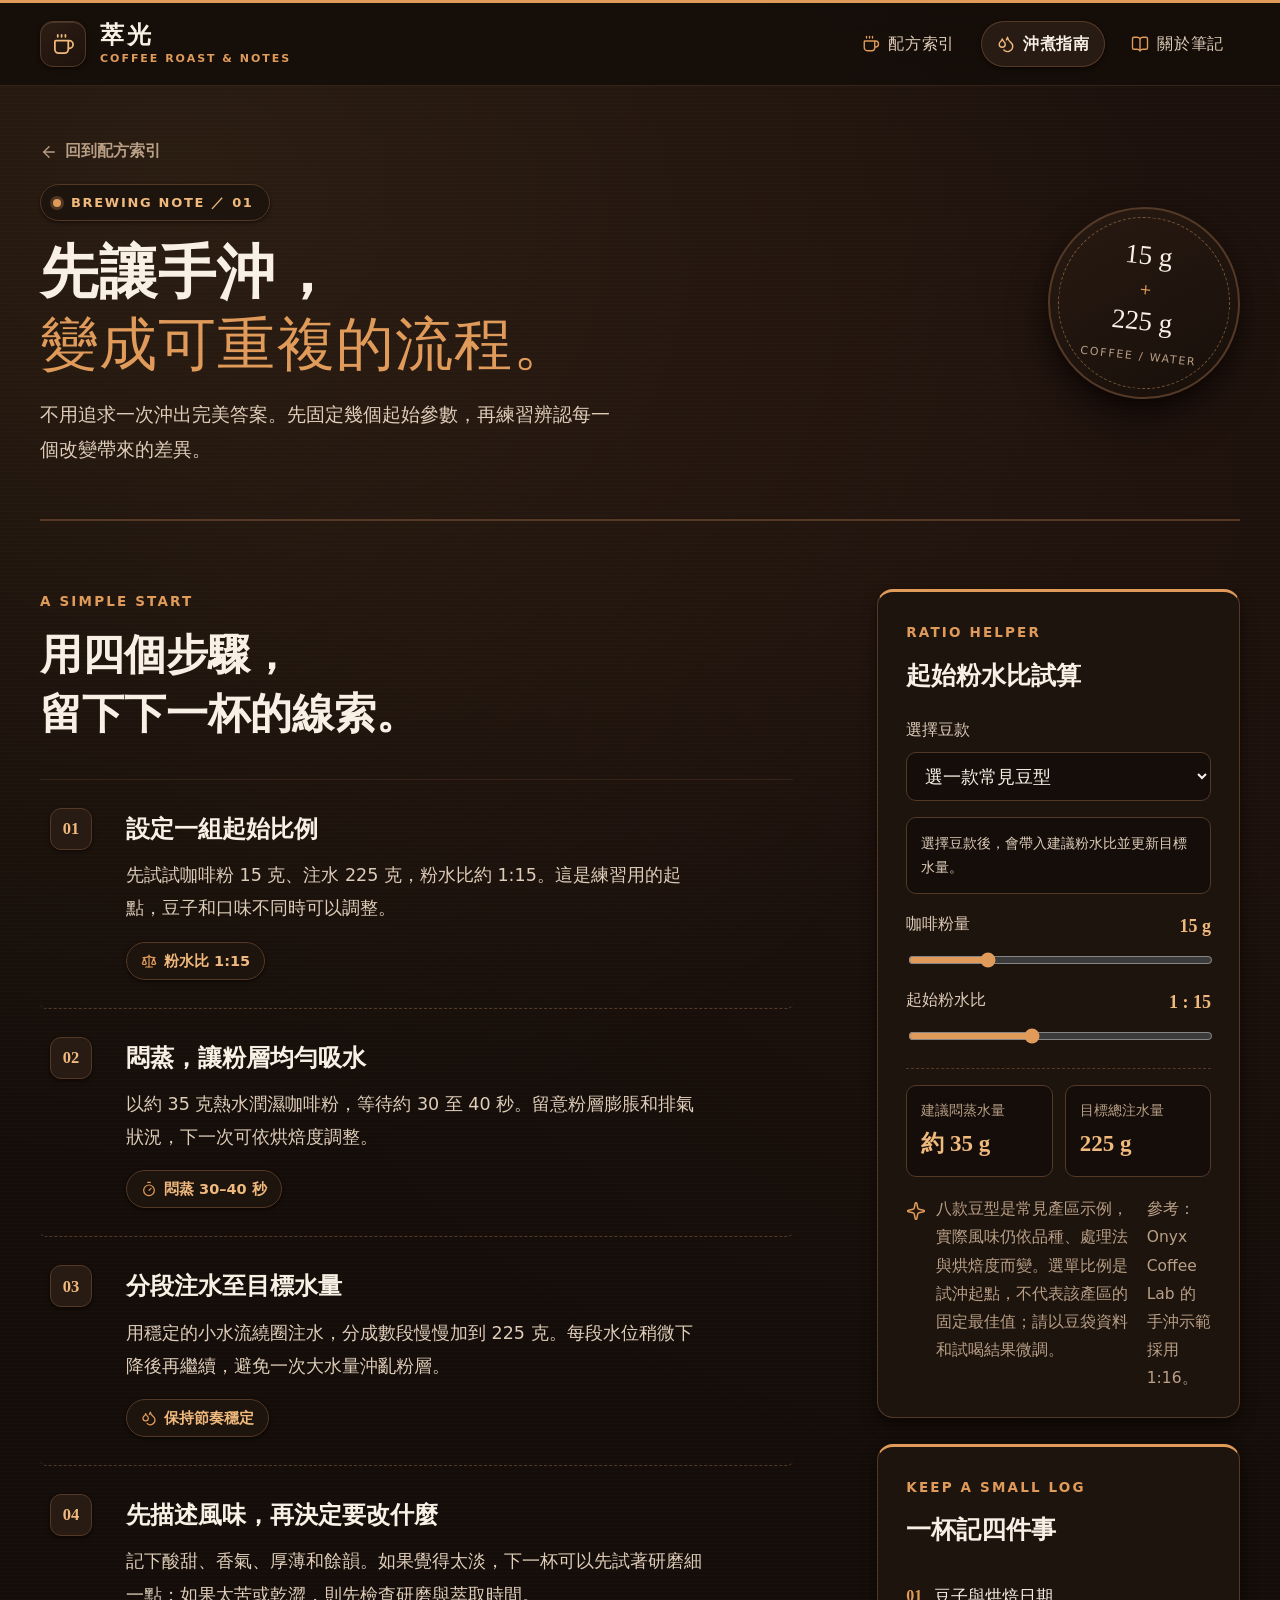
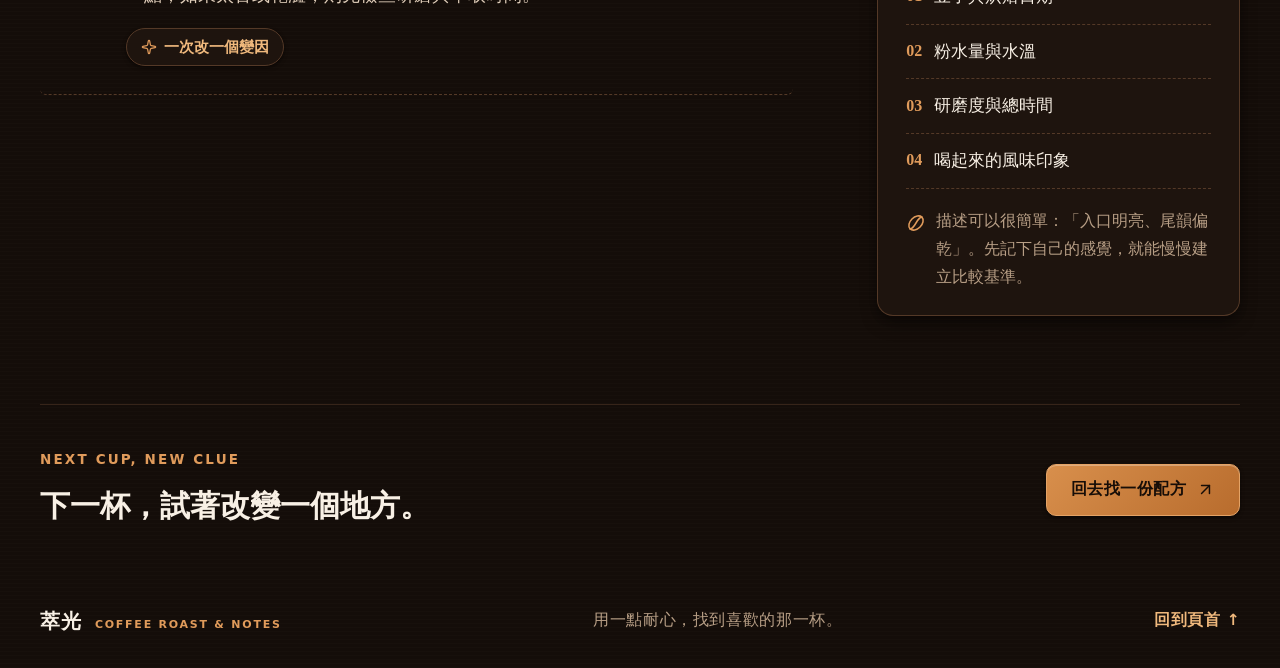
==== commit 6801c129: "加入手沖豆款選擇與比例建議" ====
--- a/site/brew-guide.html
+++ b/site/brew-guide.html
@@ -6,8 +6,8 @@
   <meta name="theme-color" content="#140d09">
   <meta name="description" content="從粉水比、悶蒸到分段注水，建立一份可以反覆調整的手沖咖啡筆記。">
   <title>手沖入門筆記｜萃光咖啡筆記</title>
-  <link rel="stylesheet" href="assets/site.css">
-  <script src="assets/site.js" defer></script>
+  <link rel="stylesheet" href="assets/site.css?v=20261114-bean-picker">
+  <script src="assets/site.js?v=20261114-bean-picker" defer></script>
 </head>
 <body>
   <a class="skip-link" href="#main-content">跳到主要內容</a>
@@ -136,6 +136,15 @@
           <p class="eyebrow">RATIO HELPER</p>
           <h3 id="calc-title">起始粉水比試算</h3>
           <div class="ratio-calc">
+            <div class="calc-row bean-select-row">
+              <label for="bean-select">選擇豆款</label>
+              <select id="bean-select">
+                <option value="">選一款常見豆型</option>
+              </select>
+            </div>
+            <div class="bean-profile" id="bean-profile" aria-live="polite">
+              選擇豆款後，會帶入建議粉水比並更新目標水量。
+            </div>
             <div class="calc-row">
               <label for="calc-coffee">咖啡粉量 <strong id="calc-coffee-val">15 g</strong></label>
               <input id="calc-coffee" type="range" min="10" max="30" step="1" value="15">
@@ -161,7 +170,8 @@
                 <path class="pi-twinkle" d="M11.017 2.814a1 1 0 0 1 1.966 0l1.051 5.558a2 2 0 0 0 1.594 1.594l5.558 1.051a1 1 0 0 1 0 1.966l-5.558 1.051a2 2 0 0 0-1.594 1.594l-1.051 5.558a1 1 0 0 1-1.966 0l-1.051-5.558a2 2 0 0 0-1.594-1.594l-5.558-1.051a1 1 0 0 1 0-1.966l5.558-1.051a2 2 0 0 0 1.594-1.594z"/>
               </svg>
             </span>
-            <p>以上為練習用起始比例，實際水量可依烘焙度與個人濃淡偏好微調。</p>
+            <p>八款豆型是常見產區示例，實際風味仍依品種、處理法與烘焙度而變。選單比例是試沖起點，不代表該產區的固定最佳值；請以豆袋資料和試喝結果微調。</p>
+            <p>參考：<a href="https://onyxcoffeelab.com/pages/help-me-brew" target="_blank" rel="noopener noreferrer">Onyx Coffee Lab 的手沖示範</a>採用 1:16。</p>
           </div>
         </div>
 
--- a/site/assets/site.css
+++ b/site/assets/site.css
@@ -1122,6 +1122,29 @@
   gap: 26px;
 }
 
+.recipe-group-heading {
+  grid-column: 1 / -1;
+  display: flex;
+  align-items: baseline;
+  gap: 12px;
+  margin: 8px 0 -8px;
+  padding: 2px 0;
+  border-bottom: 1px solid var(--line-strong);
+}
+
+.recipe-group-heading h3 {
+  margin: 0;
+  color: var(--ink);
+  font-size: 1.1rem;
+  letter-spacing: .08em;
+}
+
+.recipe-group-heading span {
+  color: var(--muted);
+  font-size: .7rem;
+  letter-spacing: .18em;
+}
+
 .recipe-card {
   position: relative;
   min-width: 0;
@@ -2387,6 +2410,41 @@
   gap: 16px;
 }
 
+.bean-select-row select {
+  width: 100%;
+  min-height: 48px;
+  padding: 12px 14px;
+  border: 1px solid var(--line-strong);
+  border-radius: var(--radius-sm);
+  background: var(--paper);
+  color: var(--ink);
+  font: inherit;
+}
+
+.bean-select-row select:focus-visible {
+  outline: none;
+  box-shadow: var(--ring-focus);
+}
+
+.bean-profile {
+  padding: 14px;
+  border: 1px solid var(--line-strong);
+  border-radius: var(--radius-sm);
+  background: var(--paper);
+  color: var(--ink-soft);
+  font-size: 14px;
+  line-height: 1.65;
+}
+
+.bean-profile p {
+  margin: 4px 0 0;
+}
+
+.bean-profile strong {
+  color: var(--crema);
+  font-size: 15px;
+}
+
 .calc-row {
   display: flex;
   flex-direction: column;
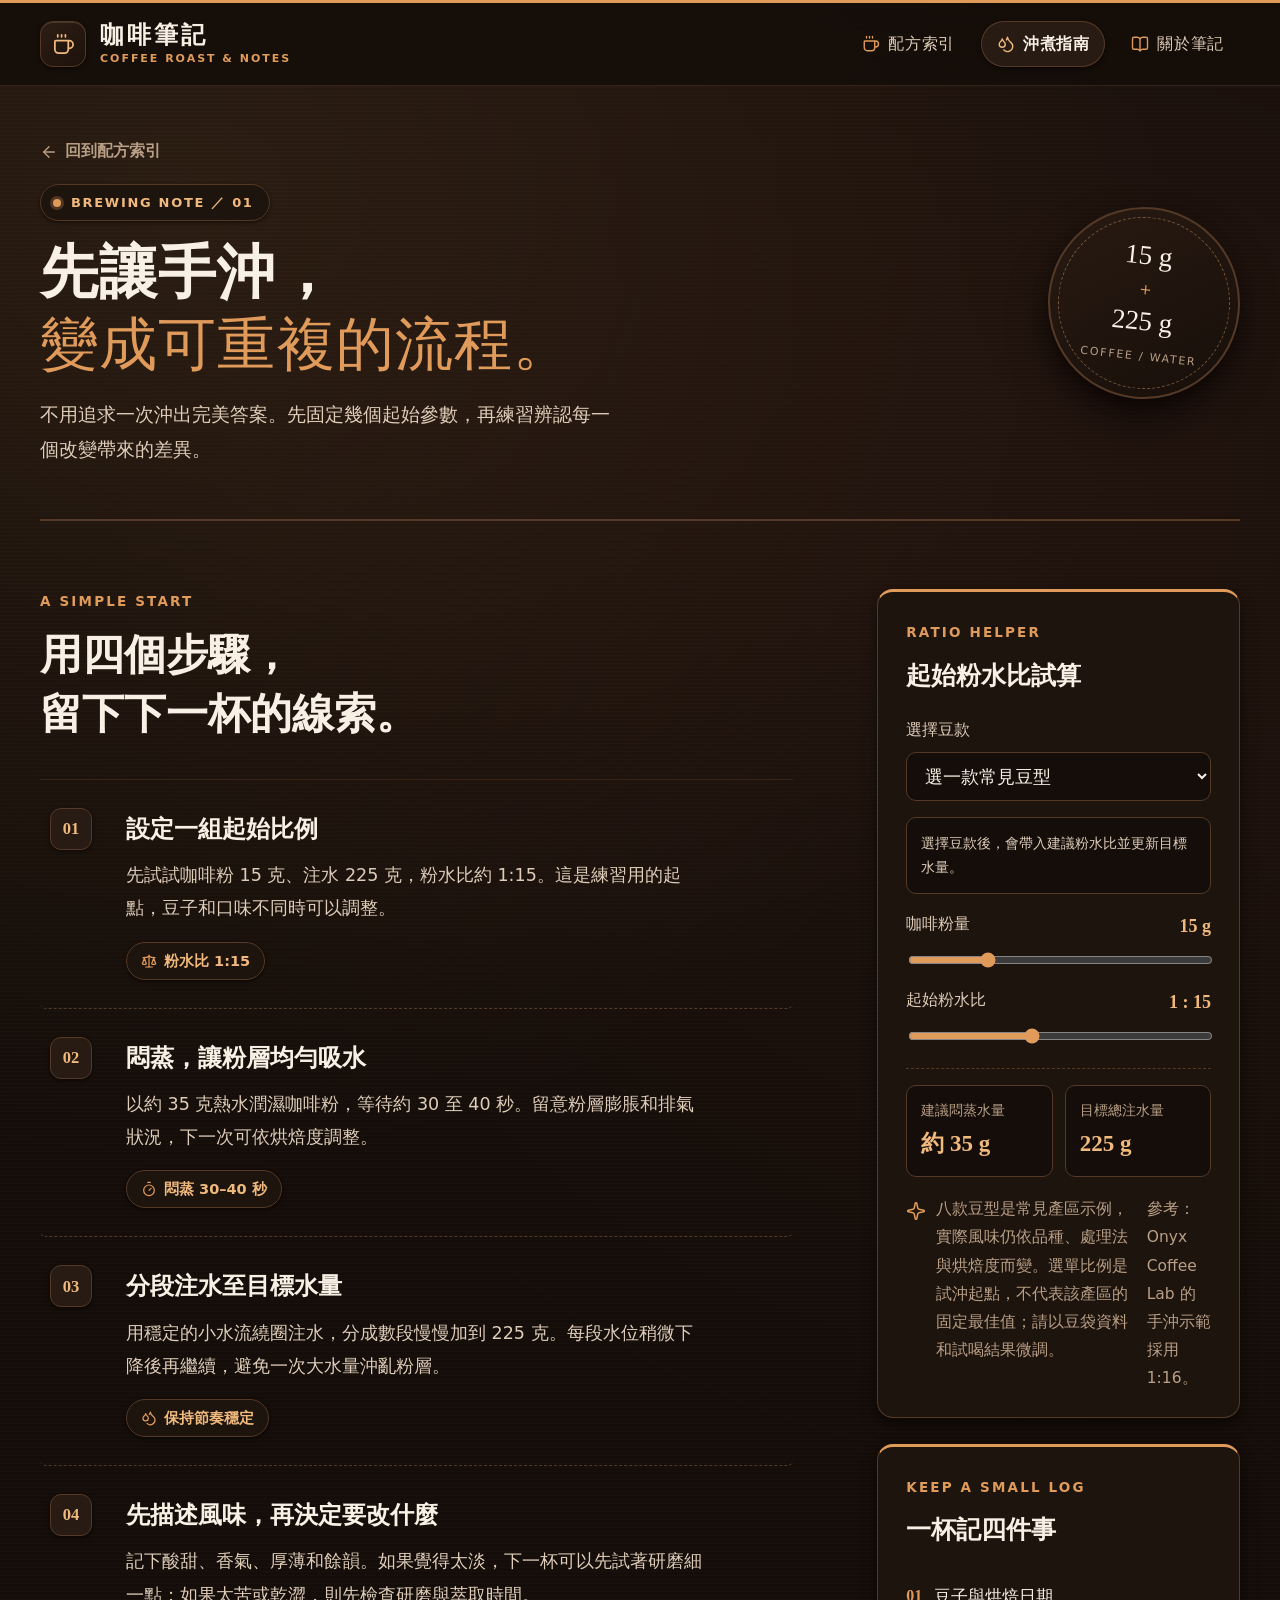
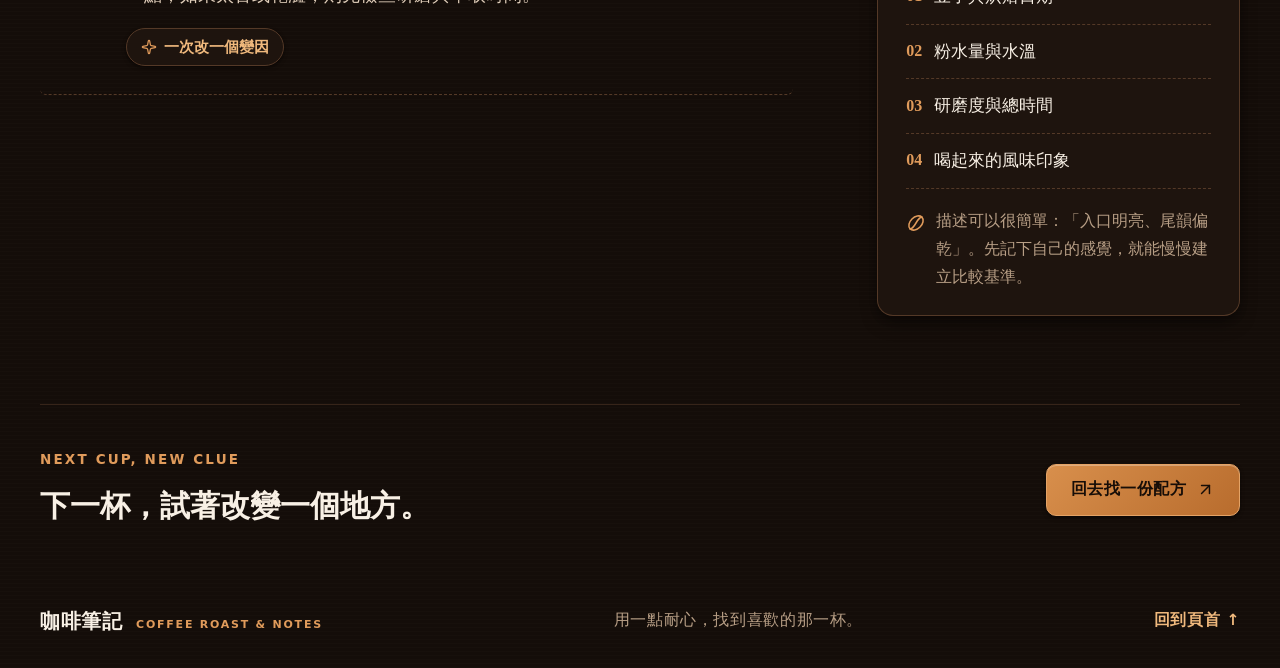
==== commit eafcbb55: "品牌名稱由「萃光咖啡筆記」改為「咖啡筆記」 Co-Authored-By: Claude Opus 5.5 <noreply@anthropic.com> Claude-Session: https:" ====
--- a/site/brew-guide.html
+++ b/site/brew-guide.html
@@ -5,22 +5,22 @@
   <meta name="viewport" content="width=device-width, initial-scale=1">
   <meta name="theme-color" content="#140d09">
   <meta name="description" content="從粉水比、悶蒸到分段注水，建立一份可以反覆調整的手沖咖啡筆記。">
-  <title>手沖入門筆記｜萃光咖啡筆記</title>
-  <link rel="stylesheet" href="assets/site.css?v=20261114-bean-picker">
-  <script src="assets/site.js?v=20261114-bean-picker" defer></script>
+  <title>手沖入門筆記｜咖啡筆記</title>
+  <link rel="stylesheet" href="assets/site.css?v=20261114-no-pending-badges">
+  <script src="assets/site.js?v=20261114-no-pending-badges" defer></script>
 </head>
 <body>
   <a class="skip-link" href="#main-content">跳到主要內容</a>
   <header class="site-header">
     <div class="header-inner shell">
-      <a class="brand" href="index.html" aria-label="萃光咖啡筆記首頁">
+      <a class="brand" href="index.html" aria-label="咖啡筆記首頁">
         <span class="brand-mark" aria-hidden="true">
           <svg class="pulso-icon" viewBox="0 0 24 24" fill="none">
             <path class="pi-float-1" d="M10 2v2"/><path class="pi-float-2" d="M14 2v2"/><path class="pi-float-3" d="M6 2v2"/>
             <path class="pi-press" d="M16 8a1 1 0 0 1 1 1v8a4 4 0 0 1-4 4H7a4 4 0 0 1-4-4V9a1 1 0 0 1 1-1h14a4 4 0 1 1 0 8h-1"/>
           </svg>
         </span>
-        <span class="brand-copy"><strong>萃光</strong><small>COFFEE ROAST &amp; NOTES</small></span>
+        <span class="brand-copy"><strong>咖啡筆記</strong><small>COFFEE ROAST &amp; NOTES</small></span>
       </a>
       <nav class="main-nav" aria-label="主要導覽">
         <a class="nav-link" href="index.html">
@@ -212,7 +212,7 @@
   </main>
 
   <footer class="site-footer shell">
-    <a class="footer-brand" href="index.html">萃光 <span>COFFEE ROAST &amp; NOTES</span></a>
+    <a class="footer-brand" href="index.html">咖啡筆記 <span>COFFEE ROAST &amp; NOTES</span></a>
     <p>用一點耐心，找到喜歡的那一杯。</p>
     <a class="back-top" href="#main-content">回到頁首 ↑</a>
   </footer>
--- a/site/assets/site.css
+++ b/site/assets/site.css
@@ -1363,16 +1363,6 @@
   color: var(--berry);
 }
 
-.card-status-tag {
-  margin-left: auto;
-  padding: 3px 10px;
-  border: 1px dashed var(--berry);
-  border-radius: 999px;
-  background: var(--berry-tint);
-  color: var(--berry);
-  font-size: 13px;
-  font-weight: 600;
-}
 
 .card-body h3 {
   margin: 12px 0 8px;
@@ -1854,34 +1844,9 @@
   color: var(--caramel);
 }
 
-.dialog-pending-pill,
-.dialog-ready-pill {
-  display: inline-flex;
-  align-items: center;
-  gap: 6px;
-  padding: 4px 12px;
-  border-radius: 999px;
-  font-size: 13.5px;
-  font-weight: 600;
-}
-
-.dialog-pending-pill .pulso-icon,
-.dialog-ready-pill .pulso-icon {
-  width: 15px;
-  height: 15px;
-}
-
-.dialog-pending-pill {
-  border: 1px dashed var(--berry);
-  background: var(--berry-tint);
-  color: var(--berry);
-}
-
-.dialog-ready-pill {
-  border: 1px solid rgba(143, 176, 130, 0.45);
-  background: var(--green-tint);
-  color: var(--green-dark);
-}
+
+
+
 
 .dialog-header-band h2 {
   margin: 0;
@@ -2131,19 +2096,12 @@
   line-height: 1.82;
 }
 
-.recipe-note.is-pending-note {
-  border-left-color: var(--berry);
-  background: rgba(235, 133, 104, 0.1);
-}
 
 .recipe-note > span {
   margin-top: 3px;
   color: var(--caramel);
 }
 
-.recipe-note.is-pending-note > span {
-  color: var(--berry);
-}
 
 .recipe-note strong {
   display: block;
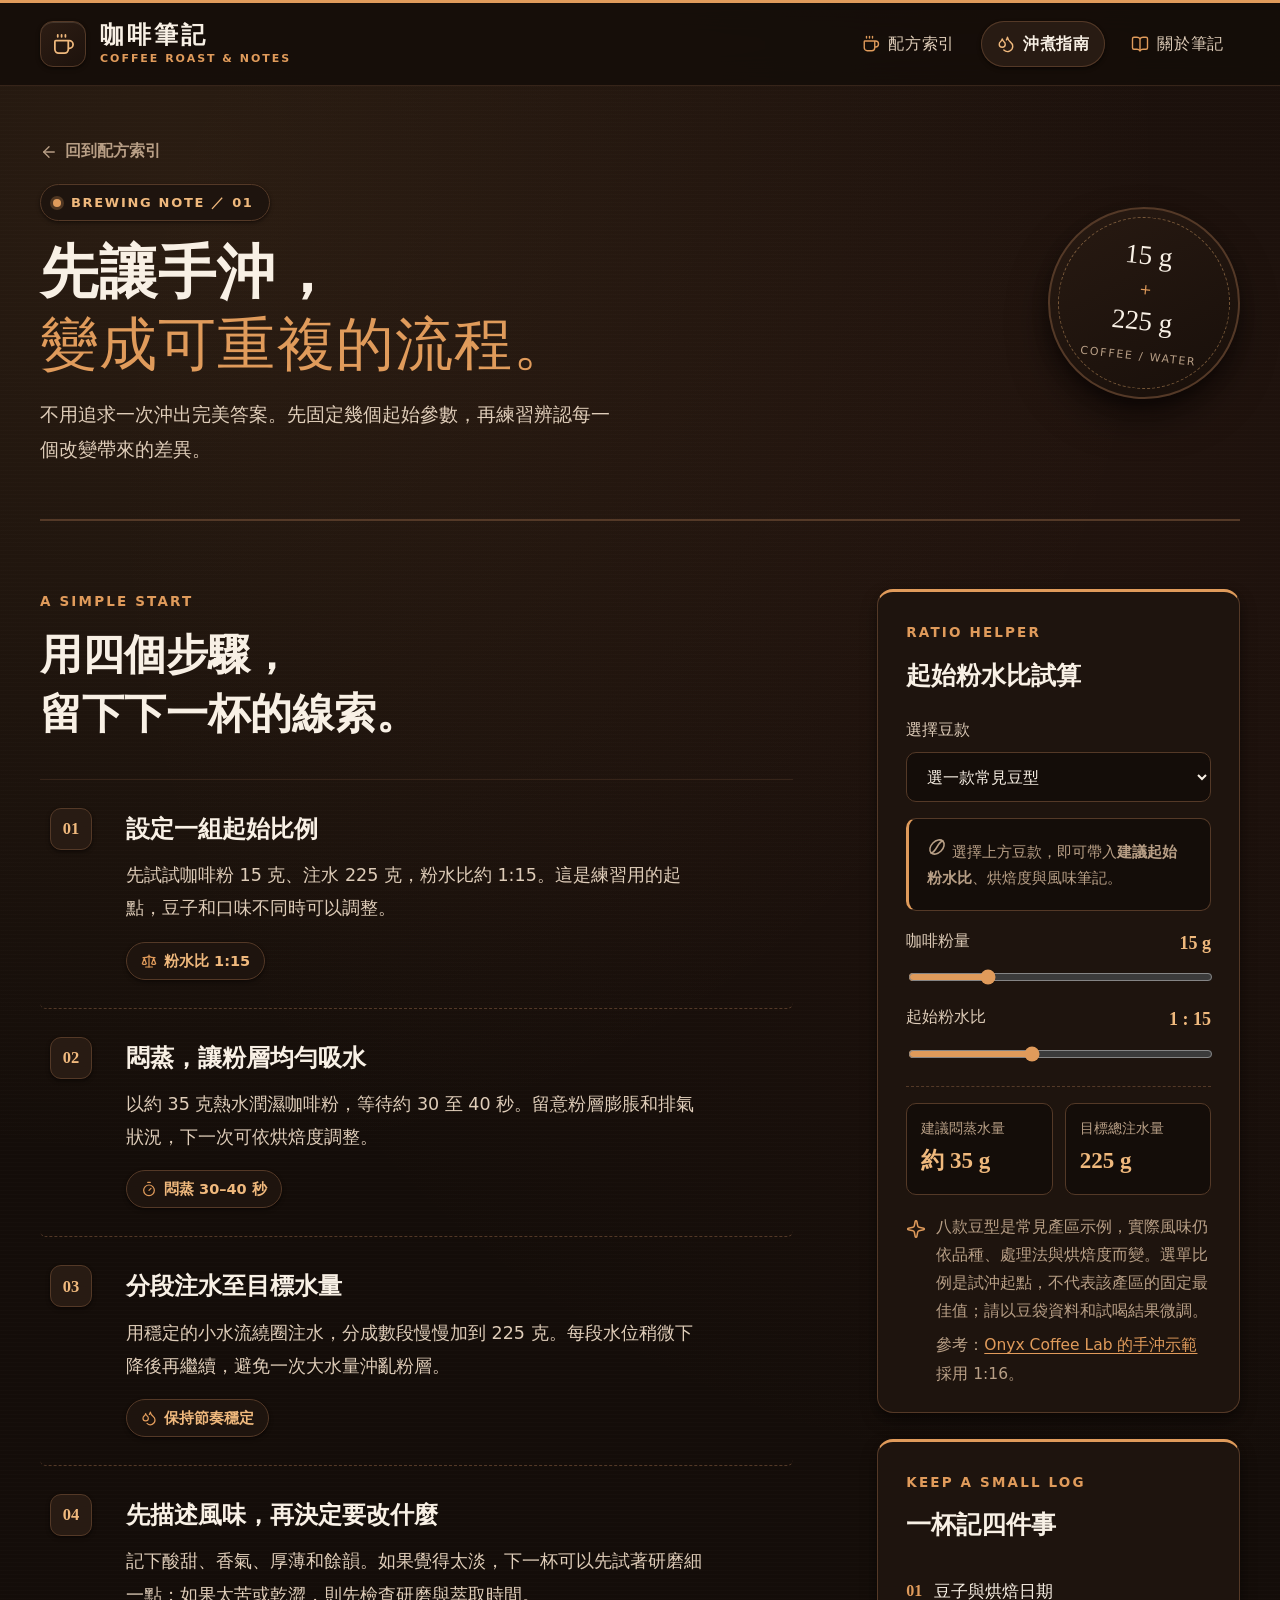
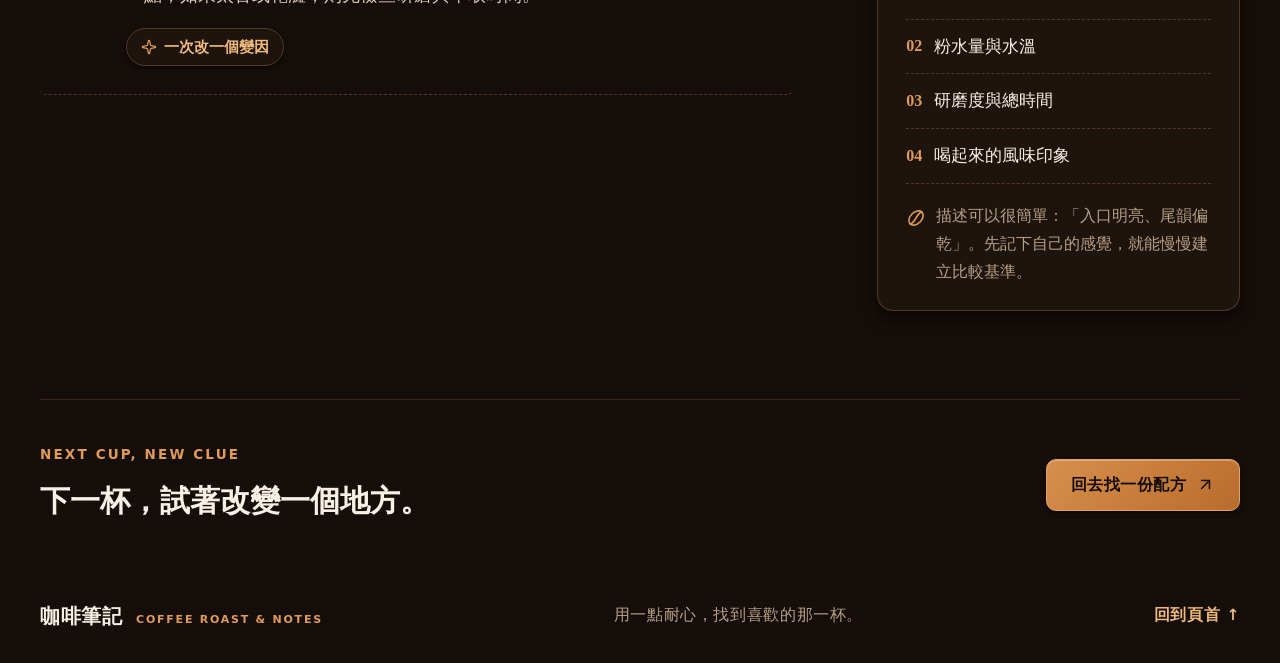
==== commit d3424704: "Enhance UI for new bar drink recipes, group dividers, and single-origin bean spec cards" ====
--- a/site/brew-guide.html
+++ b/site/brew-guide.html
@@ -6,8 +6,8 @@
   <meta name="theme-color" content="#140d09">
   <meta name="description" content="從粉水比、悶蒸到分段注水，建立一份可以反覆調整的手沖咖啡筆記。">
   <title>手沖入門筆記｜咖啡筆記</title>
-  <link rel="stylesheet" href="assets/site.css?v=20261114-no-pending-badges">
-  <script src="assets/site.js?v=20261114-no-pending-badges" defer></script>
+  <link rel="stylesheet" href="assets/site.css?v=20261115-bar-ui">
+  <script src="assets/site.js?v=20261115-bar-ui" defer></script>
 </head>
 <body>
   <a class="skip-link" href="#main-content">跳到主要內容</a>
@@ -170,8 +170,10 @@
                 <path class="pi-twinkle" d="M11.017 2.814a1 1 0 0 1 1.966 0l1.051 5.558a2 2 0 0 0 1.594 1.594l5.558 1.051a1 1 0 0 1 0 1.966l-5.558 1.051a2 2 0 0 0-1.594 1.594l-1.051 5.558a1 1 0 0 1-1.966 0l-1.051-5.558a2 2 0 0 0-1.594-1.594l-5.558-1.051a1 1 0 0 1 0-1.966l5.558-1.051a2 2 0 0 0 1.594-1.594z"/>
               </svg>
             </span>
-            <p>八款豆型是常見產區示例，實際風味仍依品種、處理法與烘焙度而變。選單比例是試沖起點，不代表該產區的固定最佳值；請以豆袋資料和試喝結果微調。</p>
-            <p>參考：<a href="https://onyxcoffeelab.com/pages/help-me-brew" target="_blank" rel="noopener noreferrer">Onyx Coffee Lab 的手沖示範</a>採用 1:16。</p>
+            <div>
+              <p>八款豆型是常見產區示例，實際風味仍依品種、處理法與烘焙度而變。選單比例是試沖起點，不代表該產區的固定最佳值；請以豆袋資料和試喝結果微調。</p>
+              <p>參考：<a href="https://onyxcoffeelab.com/pages/help-me-brew" target="_blank" rel="noopener noreferrer">Onyx Coffee Lab 的手沖示範</a>採用 1:16。</p>
+            </div>
           </div>
         </div>
 
--- a/site/assets/site.css
+++ b/site/assets/site.css
@@ -1100,6 +1100,10 @@
   color: #fff6ea;
 }
 
+.filter-chip[hidden] {
+  display: none;
+}
+
 .results-bar {
   display: flex;
   align-items: center;
@@ -1125,24 +1129,67 @@
 .recipe-group-heading {
   grid-column: 1 / -1;
   display: flex;
-  align-items: baseline;
+  flex-wrap: wrap;
+  align-items: center;
+  justify-content: space-between;
+  gap: 12px 18px;
+  margin: 14px 0 -4px;
+  padding: 14px 20px;
+  border: 1px solid var(--line-strong);
+  border-left: 4px solid var(--caramel);
+  border-radius: var(--radius-sm);
+  background: linear-gradient(90deg, rgba(43, 29, 21, 0.85) 0%, rgba(30, 20, 14, 0.5) 100%);
+  box-shadow: var(--shadow-xs);
+}
+
+.group-heading-title {
+  display: flex;
+  flex-wrap: wrap;
+  align-items: center;
   gap: 12px;
-  margin: 8px 0 -8px;
-  padding: 2px 0;
-  border-bottom: 1px solid var(--line-strong);
+}
+
+.group-heading-icon {
+  width: 34px;
+  height: 34px;
+  display: inline-grid;
+  place-items: center;
+  border-radius: 9px;
+  border: 1px solid rgba(224, 155, 91, 0.35);
+  background: rgba(224, 155, 91, 0.14);
+  color: var(--caramel);
+}
+
+.group-heading-icon .pulso-icon {
+  width: 18px;
+  height: 18px;
 }
 
 .recipe-group-heading h3 {
   margin: 0;
-  color: var(--ink);
-  font-size: 1.1rem;
-  letter-spacing: .08em;
-}
-
-.recipe-group-heading span {
-  color: var(--muted);
-  font-size: .7rem;
-  letter-spacing: .18em;
+  font-family: var(--serif);
+  color: var(--ink);
+  font-size: 22px;
+  font-weight: 600;
+  letter-spacing: 0.06em;
+}
+
+.group-heading-en {
+  color: var(--caramel);
+  font-size: 12.5px;
+  font-weight: 600;
+  letter-spacing: 0.16em;
+}
+
+.group-heading-count {
+  padding: 4px 12px;
+  border-radius: 999px;
+  border: 1px solid var(--line-strong);
+  background: var(--paper);
+  color: var(--crema);
+  font-size: 13.5px;
+  font-weight: 600;
+  letter-spacing: 0.04em;
 }
 
 .recipe-card {
@@ -1363,6 +1410,32 @@
   color: var(--berry);
 }
 
+.meta-badge.meta-tone-iced {
+  border-color: rgba(135, 198, 224, 0.36);
+  background: rgba(135, 198, 224, 0.12);
+  color: #bde4f5;
+}
+
+.meta-badge.meta-tone-iced .pulso-icon {
+  color: #88d2f2;
+}
+
+.meta-badge.meta-tone-hot {
+  border-color: rgba(235, 133, 104, 0.38);
+  background: rgba(235, 133, 104, 0.14);
+  color: #f6b6a2;
+}
+
+.meta-badge.meta-tone-hot .pulso-icon {
+  color: var(--berry);
+}
+
+.meta-badge.meta-tone-bake,
+.meta-badge.meta-tone-brew {
+  border-color: rgba(224, 155, 91, 0.36);
+  background: rgba(224, 155, 91, 0.13);
+  color: var(--crema);
+}
 
 .card-body h3 {
   margin: 12px 0 8px;
@@ -1394,12 +1467,27 @@
 }
 
 .card-ingredient-pill {
-  padding: 4px 11px;
+  display: inline-flex;
+  align-items: center;
+  gap: 6px;
+  padding: 5px 11px;
   border: 1px solid var(--line-strong);
   border-radius: 7px;
   background: var(--paper);
   color: var(--ink-soft);
   font-size: 14px;
+}
+
+.card-ingredient-pill b {
+  font-weight: 500;
+  color: var(--ink);
+}
+
+.card-ingredient-pill em {
+  font-style: normal;
+  font-weight: 600;
+  color: var(--caramel);
+  font-variant-numeric: tabular-nums;
 }
 
 .card-ingredient-pill.is-more {
@@ -1824,7 +1912,8 @@
   margin-bottom: 12px;
 }
 
-.dialog-cat-pill {
+.dialog-cat-pill,
+.dialog-serving-pill {
   display: inline-flex;
   align-items: center;
   gap: 7px;
@@ -1838,10 +1927,29 @@
   letter-spacing: 0.06em;
 }
 
-.dialog-cat-pill .pulso-icon {
+.dialog-cat-pill .pulso-icon,
+.dialog-serving-pill .pulso-icon {
   width: 16px;
   height: 16px;
   color: var(--caramel);
+}
+
+.dialog-serving-pill.meta-tone-iced {
+  border-color: rgba(135, 198, 224, 0.36);
+  color: #bde4f5;
+}
+
+.dialog-serving-pill.meta-tone-iced .pulso-icon {
+  color: #88d2f2;
+}
+
+.dialog-serving-pill.meta-tone-hot {
+  border-color: rgba(235, 133, 104, 0.38);
+  color: #f6b6a2;
+}
+
+.dialog-serving-pill.meta-tone-hot .pulso-icon {
+  color: var(--berry);
 }
 
 
@@ -2370,37 +2478,125 @@
 
 .bean-select-row select {
   width: 100%;
-  min-height: 48px;
-  padding: 12px 14px;
+  min-height: 50px;
+  padding: 12px 16px;
   border: 1px solid var(--line-strong);
   border-radius: var(--radius-sm);
   background: var(--paper);
   color: var(--ink);
   font: inherit;
+  font-size: 16px;
+  font-weight: 500;
+  cursor: pointer;
+  transition: border-color 0.18s ease, box-shadow 0.18s ease;
+}
+
+.bean-select-row select:hover {
+  border-color: var(--caramel);
 }
 
 .bean-select-row select:focus-visible {
   outline: none;
+  border-color: var(--caramel);
   box-shadow: var(--ring-focus);
 }
 
 .bean-profile {
-  padding: 14px;
+  padding: 18px;
   border: 1px solid var(--line-strong);
+  border-left: 3px solid var(--caramel);
   border-radius: var(--radius-sm);
   background: var(--paper);
   color: var(--ink-soft);
-  font-size: 14px;
-  line-height: 1.65;
-}
-
-.bean-profile p {
-  margin: 4px 0 0;
-}
-
-.bean-profile strong {
+  font-size: 15px;
+  line-height: 1.72;
+}
+
+.bean-empty-hint {
+  margin: 0;
+  color: var(--muted);
+  font-size: 15px;
+}
+
+.bean-card-head {
+  display: flex;
+  flex-wrap: wrap;
+  align-items: flex-start;
+  justify-content: space-between;
+  gap: 10px;
+  margin-bottom: 12px;
+}
+
+.bean-card-head strong {
+  display: block;
+  font-family: var(--serif);
+  color: var(--ink);
+  font-size: 20px;
+  font-weight: 600;
+}
+
+.bean-meta-pills {
+  display: flex;
+  flex-wrap: wrap;
+  gap: 6px;
+  margin-top: 6px;
+}
+
+.bean-origin-pill,
+.bean-roast-pill {
+  padding: 2px 10px;
+  border-radius: 999px;
+  font-size: 13px;
+  font-weight: 600;
+}
+
+.bean-origin-pill {
+  border: 1px solid var(--line-strong);
+  background: var(--paper-deep);
+  color: var(--crema);
+}
+
+.bean-roast-pill {
+  border: 1px solid rgba(224, 155, 91, 0.35);
+  background: rgba(224, 155, 91, 0.14);
+  color: var(--caramel);
+}
+
+.bean-ratio-badge {
+  padding: 4px 12px;
+  border-radius: 8px;
+  border: 1px solid rgba(224, 155, 91, 0.4);
+  background: rgba(224, 155, 91, 0.16);
+  font-family: var(--serif);
   color: var(--crema);
   font-size: 15px;
+  font-weight: 600;
+}
+
+.bean-flavors {
+  display: flex;
+  flex-wrap: wrap;
+  gap: 6px;
+  margin-bottom: 12px;
+}
+
+.bean-flavor-pill {
+  padding: 3px 10px;
+  border-radius: 6px;
+  border: 1px solid var(--line-strong);
+  background: var(--paper-elevated);
+  color: var(--ink);
+  font-size: 13.5px;
+  font-weight: 500;
+}
+
+.bean-advice {
+  margin: 0;
+  padding-top: 10px;
+  border-top: 1px dashed var(--line-strong);
+  color: var(--ink-soft);
+  font-size: 15px;
+  line-height: 1.75;
 }
 
 .calc-row {
@@ -2488,6 +2684,7 @@
 }
 
 .aside-note > span {
+  flex: none;
   margin-top: 4px;
   color: var(--caramel);
 }
@@ -2496,6 +2693,20 @@
   margin: 0;
   font-size: 15.5px;
   line-height: 1.82;
+}
+
+.aside-note p + p {
+  margin-top: 6px;
+}
+
+.aside-note a {
+  color: var(--caramel);
+  text-decoration: underline;
+  text-underline-offset: 3px;
+}
+
+.aside-note a:hover {
+  color: var(--crema);
 }
 
 .guide-end {
